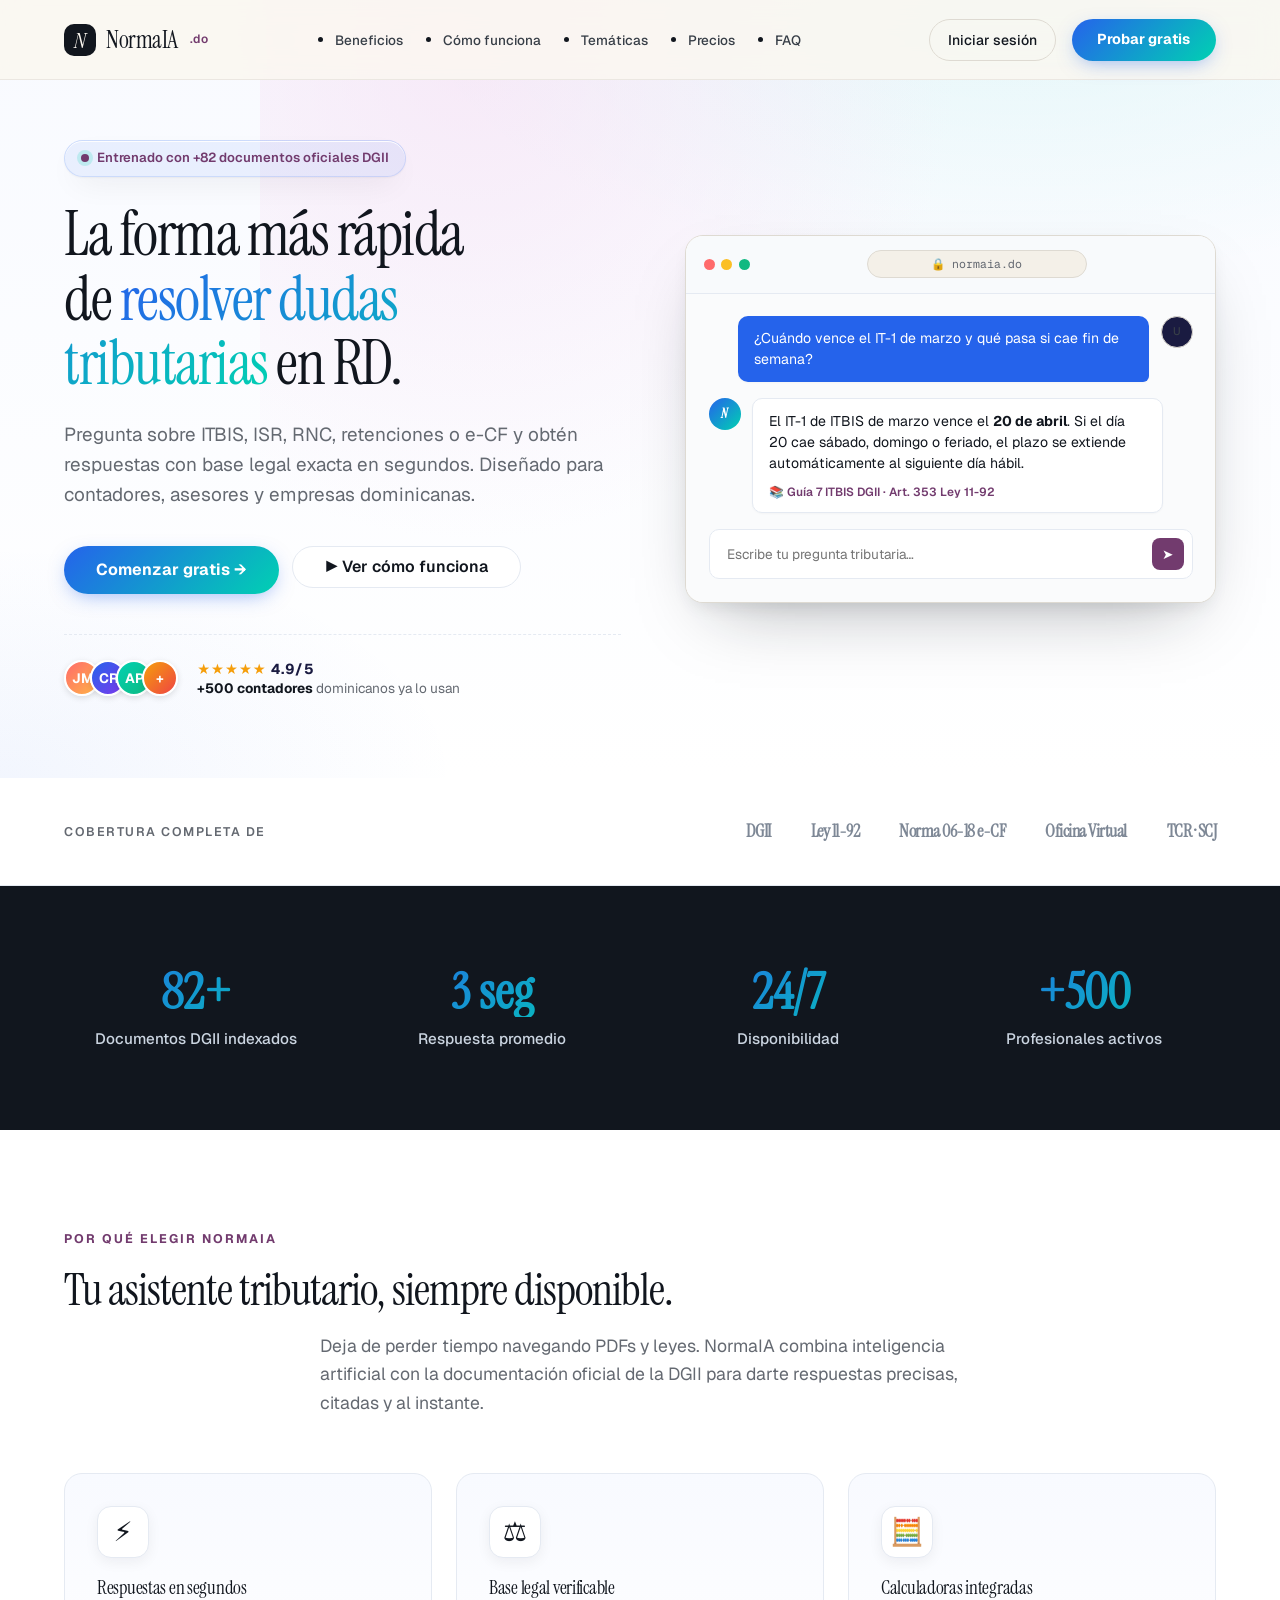
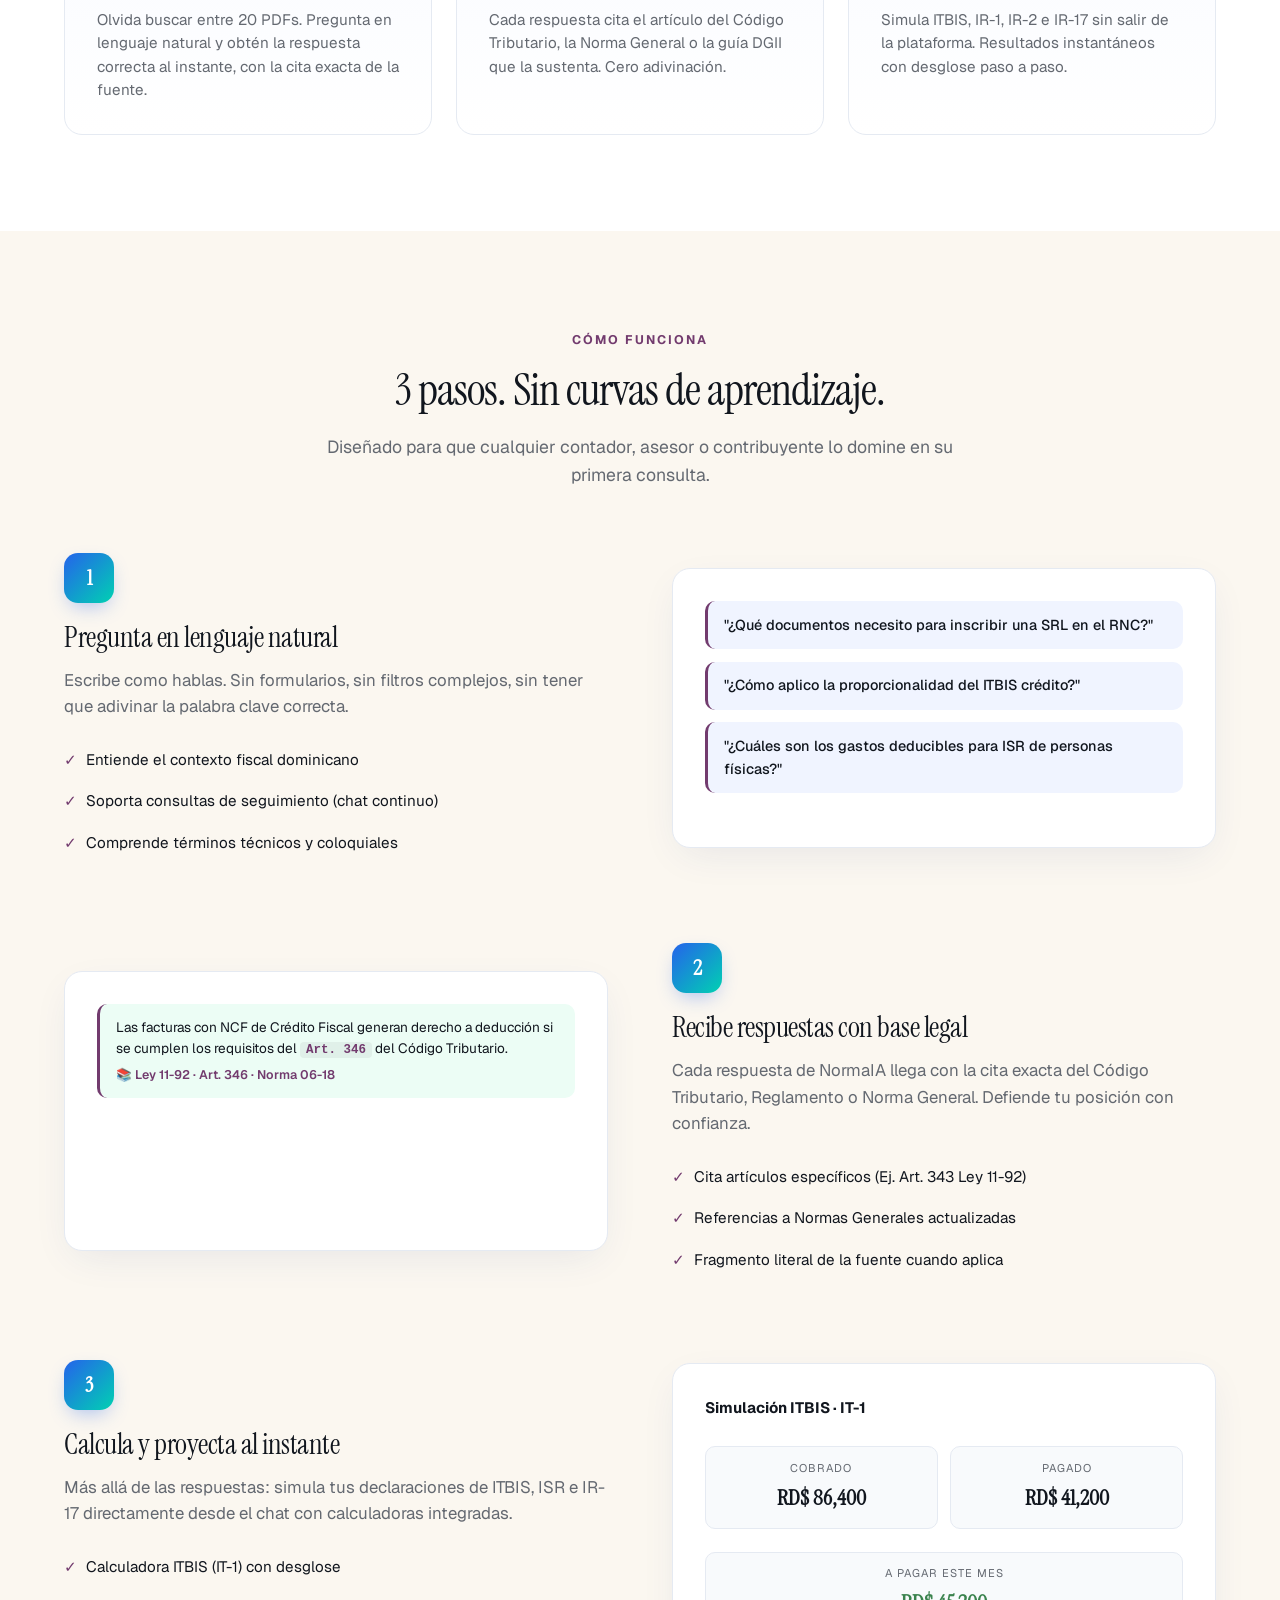
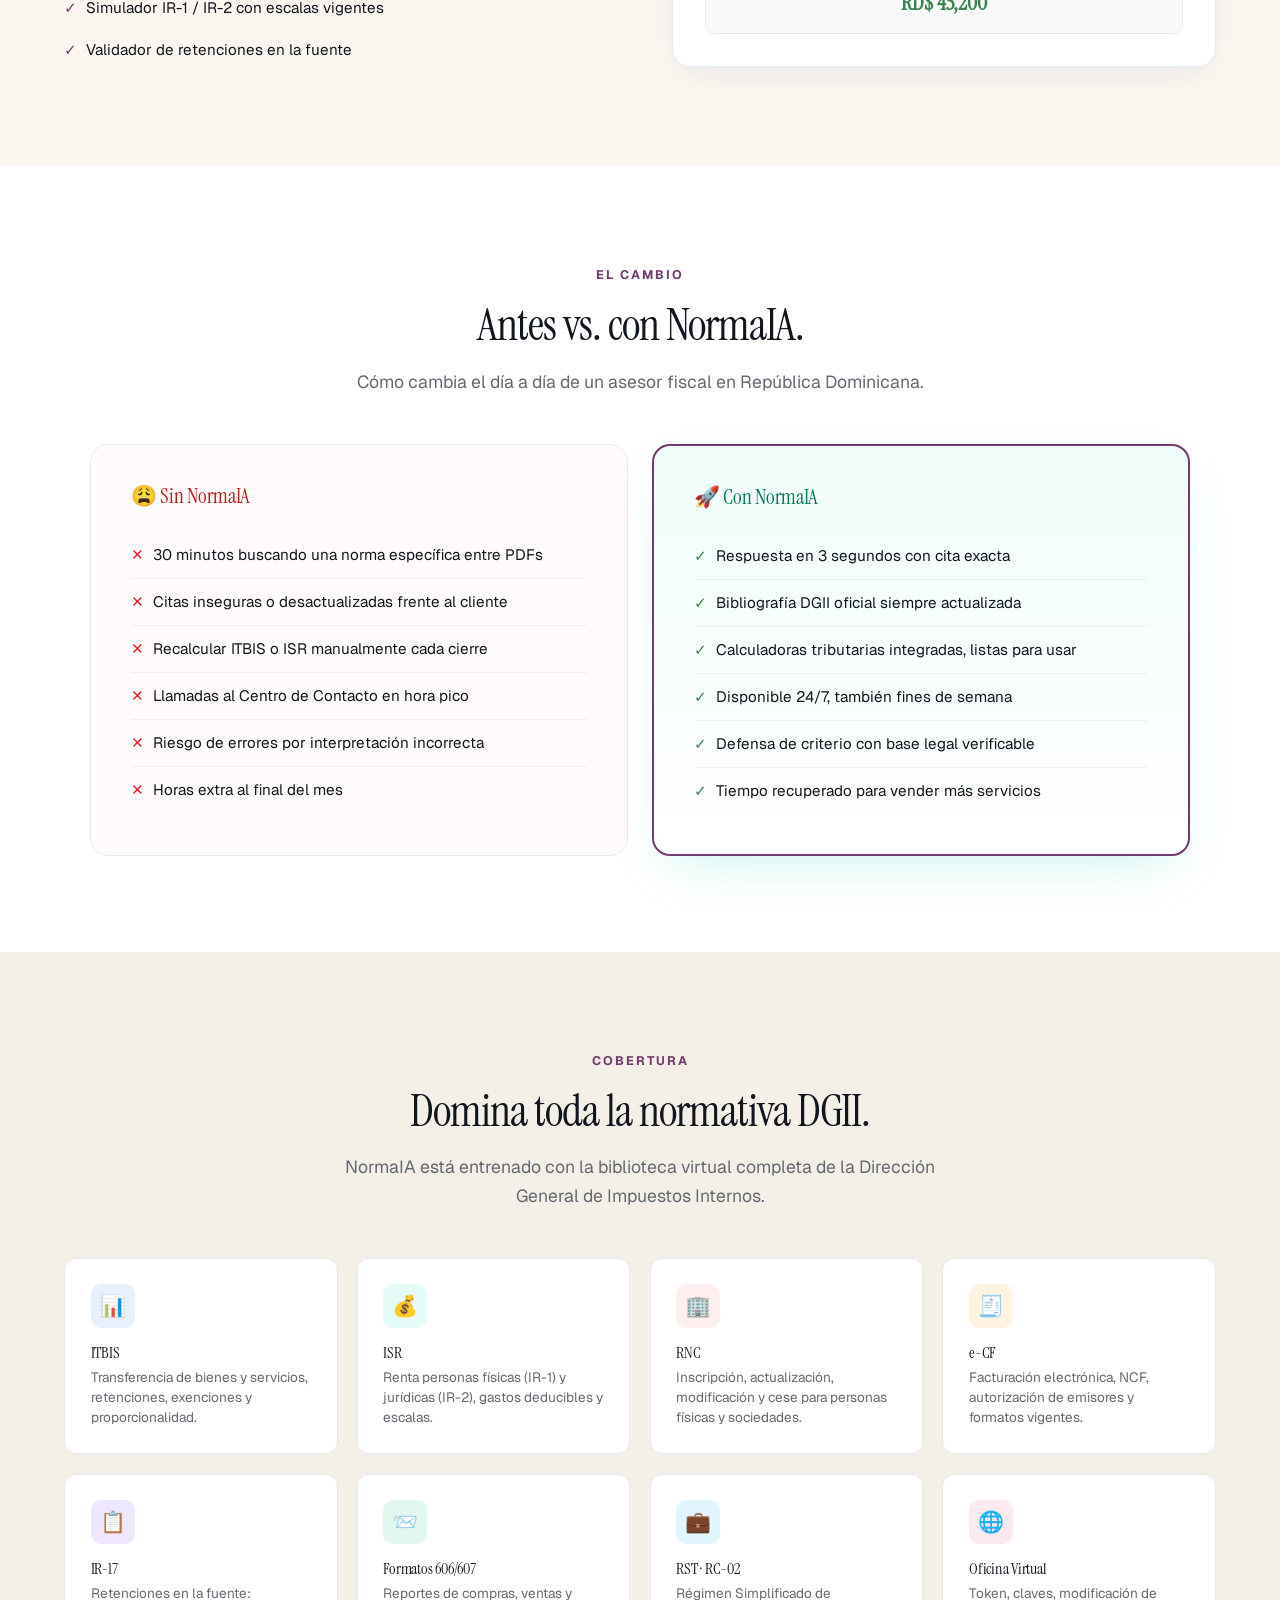
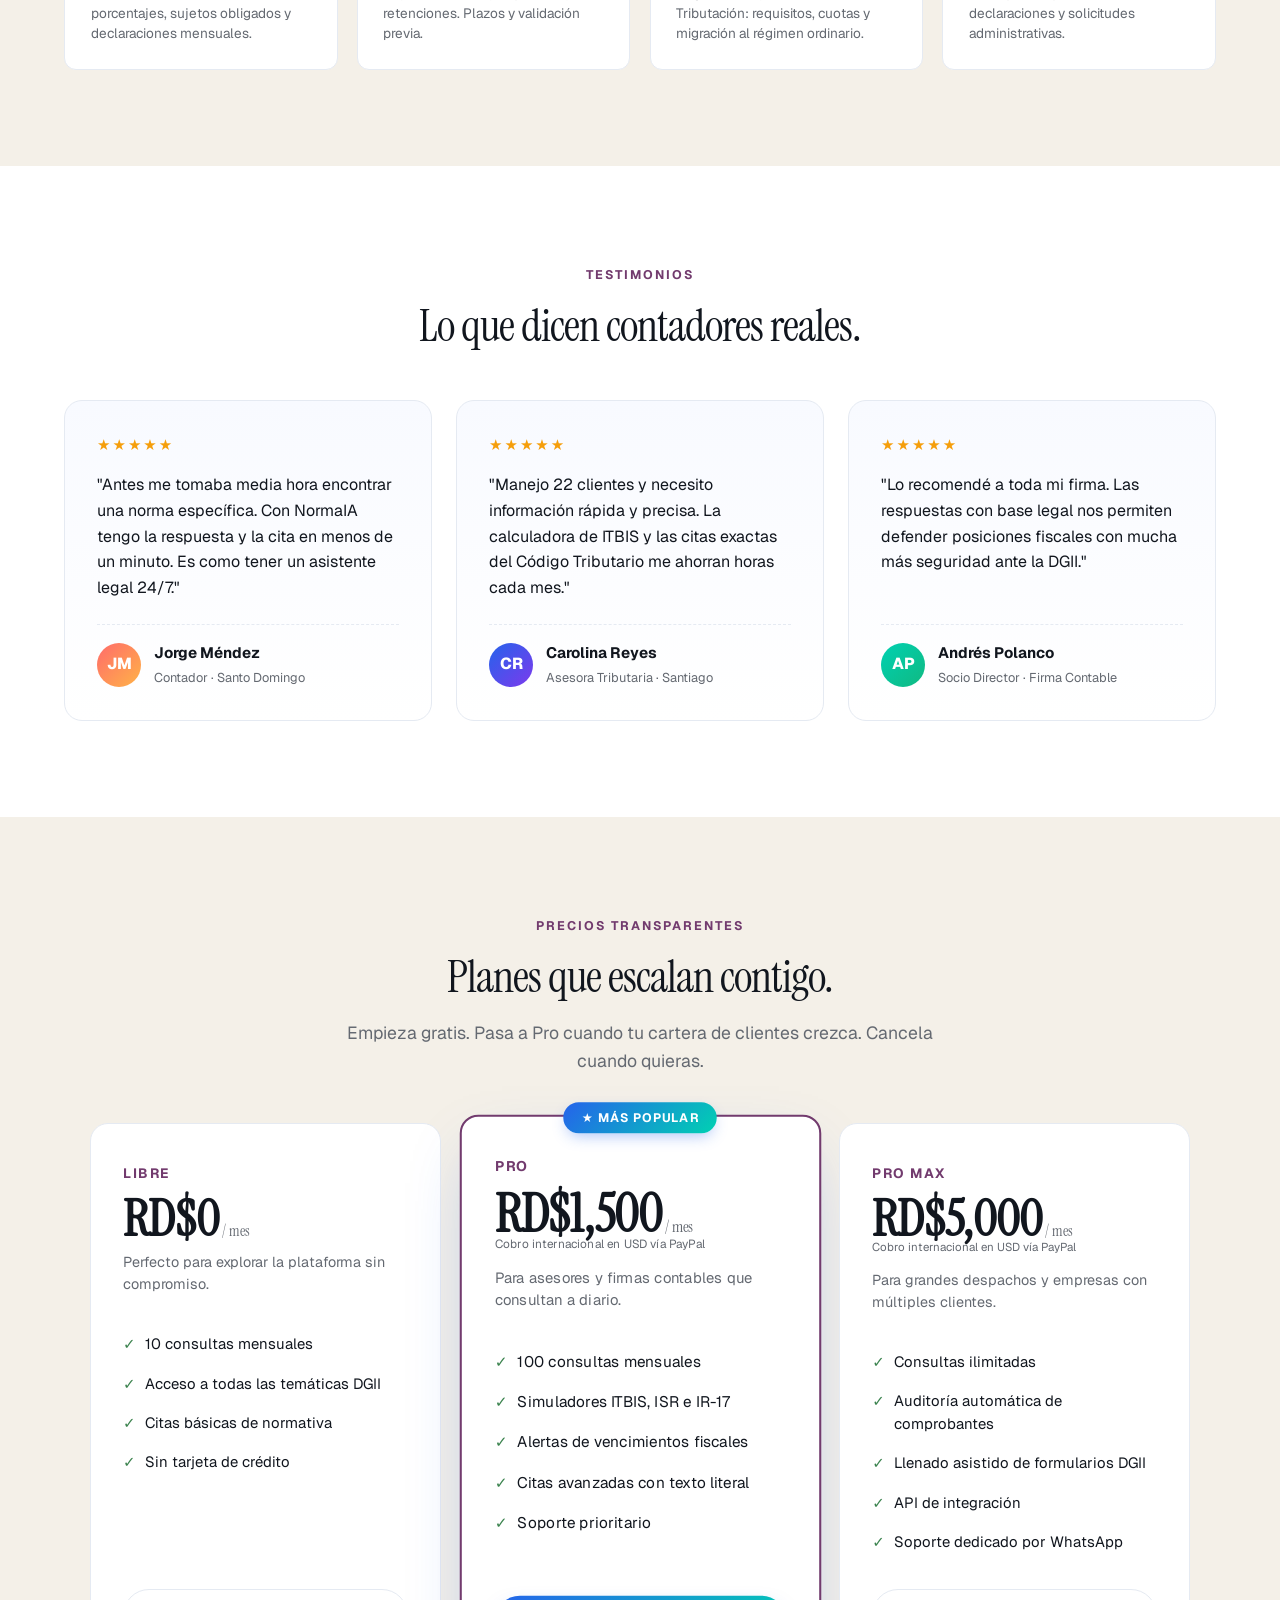
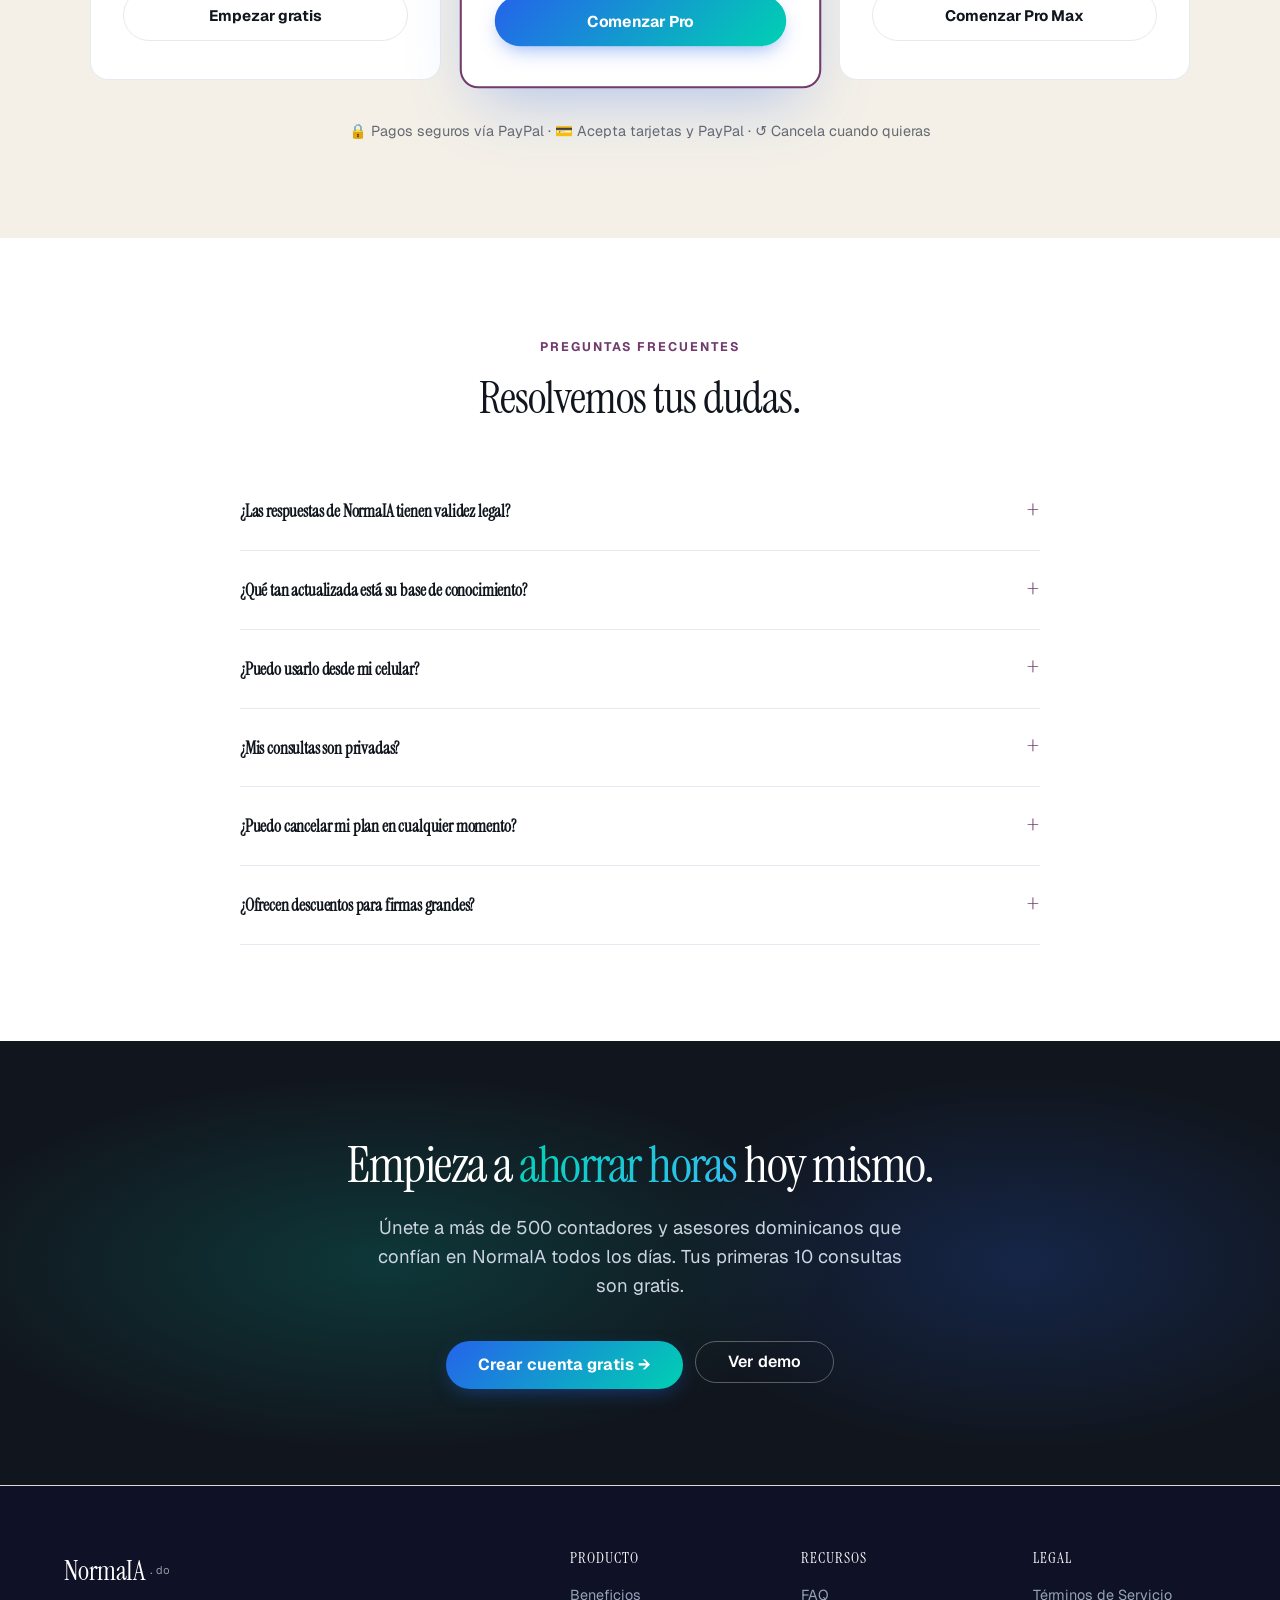
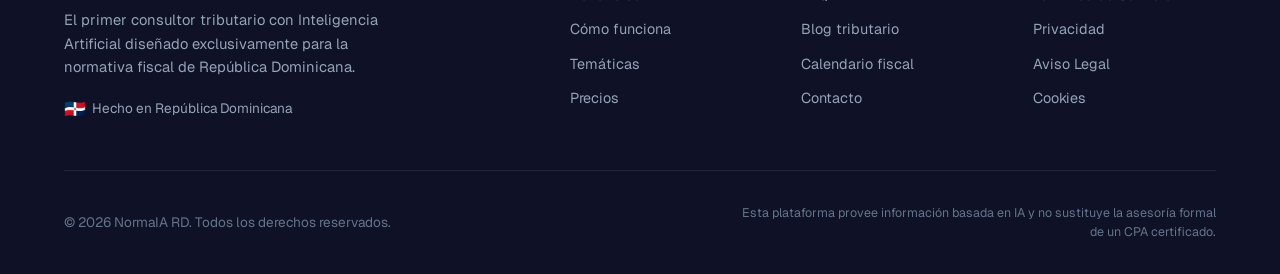
==== index.html @ d7b3ccef "Add files via upload" ====
<!DOCTYPE html>
<html lang="es">
<head>
  <meta charset="UTF-8">
  <meta name="viewport" content="width=device-width, initial-scale=1.0">
  <title>NormaIA — Tu consultor tributario con IA para República Dominicana</title>
  <meta name="description" content="Resuelve cualquier duda sobre la DGII al instante. ITBIS, ISR, RNC, e-CF y más. Respuestas con base legal exacta en segundos, no horas.">

  <!-- Favicon — N en fondo dark con dot plum -->
  <link rel="icon" href="data:image/svg+xml,<svg xmlns=%22http://www.w3.org/2000/svg%22 viewBox=%220 0 100 100%22><rect width=%22100%22 height=%22100%22 rx=%2228%22 fill=%22%231A1B41%22/><text y=%2275%22 x=%2250%22 text-anchor=%22middle%22 font-family=%22Georgia,serif%22 font-style=%22italic%22 font-size=%2280%22 fill=%22%23F5F1E8%22>N</text><circle cx=%2278%22 cy=%2222%22 r=%2210%22 fill=%22%23943D7A%22/></svg>">

  <!-- CSS Modular existente -->
  <link rel="stylesheet" href="./css/theme.css">
  <link rel="stylesheet" href="./css/layout.css">
  <link rel="stylesheet" href="./css/app.css">

  <!-- CDNs -->
  <script src="https://unpkg.com/@supabase/supabase-js@2"></script>
  <!-- PayPal SDK se carga dinámicamente con el Client ID desde config.js (más abajo en el body) -->
  <script src="./js/config.js"></script>
  <script>
    // Cargar PayPal SDK con el Client ID configurado
    (function() {
      if (!window.CONFIG?.PAYPAL_CLIENT_ID) return;
      var s = document.createElement('script');
      s.id = 'paypal-sdk';
      s.src = 'https://www.paypal.com/sdk/js?client-id=' + window.CONFIG.PAYPAL_CLIENT_ID + '&currency=USD&intent=subscription&vault=true&components=buttons';
      s.async = false;
      document.head.appendChild(s);
    })();
  </script>

  <!-- ════════════════════════════════════════
       Estilos del nuevo landing (v2)
       Inspirado en expatfile.tax
  ════════════════════════════════════════ -->
  <style>
    :root {
      --v2-radius: 18px;
      --v2-radius-sm: 12px;
      --v2-shadow-soft: 0 12px 40px -10px rgba(30, 58, 138, 0.10);
      --v2-shadow-card: 0 4px 14px rgba(15, 23, 42, 0.06);
      --v2-grad: linear-gradient(135deg, #2563EB 0%, #00D1B2 100%);
      --v2-grad-soft: linear-gradient(180deg, #F8FAFF 0%, #FFFFFF 100%);
      --v2-border: #E5EAF2;
    }

    /* Reset visual diferenciador */
    body { background: #FFFFFF; }

    /* ═════════════════════════════════
       NAVBAR v2
    ═════════════════════════════════ */
    nav.v2-nav {
      padding: 0 5%;
      max-width: 1400px;
      margin: 0 auto;
      left: 0; right: 0;
    }
    .v2-nav .nav-logo span { color: var(--secondary); }
    .v2-cta-btn {
      background: var(--v2-grad);
      color: #fff !important;
      padding: 0.75rem 1.6rem;
      border-radius: 999px;
      font-weight: 700;
      font-size: 0.9rem;
      box-shadow: 0 6px 20px -6px rgba(37, 99, 235, 0.5);
      transition: transform .2s, box-shadow .2s;
      cursor: pointer;
      border: none;
    }
    .v2-cta-btn:hover { transform: translateY(-2px); box-shadow: 0 12px 28px -8px rgba(37, 99, 235, 0.55); }

    /* ═════════════════════════════════
       HERO v2 — ASIMÉTRICO
    ═════════════════════════════════ */
    section#inicio.v2-hero {
      min-height: auto;
      padding: 140px 5% 80px;
      background:
        radial-gradient(80% 60% at 80% 0%, rgba(0,209,178,0.08) 0%, transparent 60%),
        radial-gradient(60% 50% at 0% 100%, rgba(37,99,235,0.06) 0%, transparent 60%),
        var(--v2-grad-soft);
      max-width: none;
      display: block;
      text-align: left;
    }
    .v2-hero-grid {
      max-width: 1280px;
      margin: 0 auto;
      display: grid;
      grid-template-columns: 1.05fr 1fr;
      gap: 4rem;
      align-items: center;
    }
    .v2-hero-left .v2-pill {
      display: inline-flex; align-items: center; gap: 0.5rem;
      background: rgba(37,99,235,0.08);
      color: var(--primary);
      padding: 0.45rem 1rem;
      border-radius: 999px;
      font-weight: 600;
      font-size: 0.82rem;
      margin-bottom: 1.6rem;
      border: 1px solid rgba(37,99,235,0.15);
    }
    .v2-pill-dot {
      width: 8px; height: 8px; background: var(--secondary); border-radius: 50%;
      box-shadow: 0 0 0 4px rgba(0,209,178,0.18);
      animation: pulse 1.8s ease-in-out infinite;
    }
    @keyframes pulse { 50% { box-shadow: 0 0 0 8px rgba(0,209,178,0.0); } }

    .v2-hero h1 {
      font-size: clamp(2.4rem, 4.8vw, 4.2rem);
      line-height: 1.05;
      letter-spacing: -1.5px;
      margin-bottom: 1.5rem;
      color: var(--text-main);
    }
    .v2-hero h1 em {
      font-style: normal;
      background: var(--v2-grad);
      -webkit-background-clip: text; background-clip: text;
      -webkit-text-fill-color: transparent;
    }
    .v2-hero-sub {
      font-size: 1.18rem;
      color: var(--text-muted);
      max-width: 540px;
      line-height: 1.6;
      margin-bottom: 2.2rem;
    }
    .v2-hero-cta-row { display: flex; gap: 0.8rem; flex-wrap: wrap; margin-bottom: 2.5rem; }
    .v2-btn-ghost {
      background: #fff;
      color: var(--text-main);
      padding: 0.95rem 1.6rem;
      border: 1px solid var(--v2-border);
      border-radius: 999px;
      font-weight: 600;
      cursor: pointer;
      transition: all .2s;
      font-size: 0.95rem;
    }
    .v2-btn-ghost:hover { border-color: var(--primary); color: var(--primary); }
    .v2-btn-large { padding: 1rem 2rem; font-size: 1rem; }

    .v2-hero-trust {
      display: flex; align-items: center; gap: 1.2rem;
      padding-top: 1.5rem; border-top: 1px dashed var(--v2-border);
    }
    .v2-avatars { display: flex; }
    .v2-avatars div {
      width: 36px; height: 36px; border-radius: 50%; border: 2px solid #fff;
      margin-left: -10px; box-shadow: 0 2px 6px rgba(0,0,0,.12);
      display: flex; align-items: center; justify-content: center;
      font-weight: 700; color: #fff; font-size: 0.85rem;
    }
    .v2-avatars div:first-child { margin-left: 0; }
    .v2-avatars .a1 { background: linear-gradient(135deg,#FF6B6B,#FFB347); }
    .v2-avatars .a2 { background: linear-gradient(135deg,#2563EB,#7C3AED); }
    .v2-avatars .a3 { background: linear-gradient(135deg,#00D1B2,#10B981); }
    .v2-avatars .a4 { background: linear-gradient(135deg,#F59E0B,#EF4444); }
    .v2-trust-text { font-size: 0.85rem; color: var(--text-muted); line-height: 1.4; }
    .v2-trust-text strong { color: var(--text-main); }
    .v2-stars { color: #F59E0B; letter-spacing: 1px; font-size: 0.9rem; }

    /* HERO RIGHT — Mock chat preview (editorial, sin perspectiva 3D) */
    .v2-hero-right { position: relative; }
    .v2-mock-frame {
      background: var(--card);
      border-radius: 18px;
      box-shadow: var(--shadow-float);
      border: 1px solid var(--line);
      overflow: hidden;
      transition: transform .3s ease;
    }
    .v2-mock-frame:hover { transform: translateY(-4px); }
    .v2-mock-bar {
      display: flex; align-items: center; gap: 0.4rem;
      padding: 0.9rem 1.1rem;
      background: #F8FAFC;
      border-bottom: 1px solid var(--v2-border);
    }
    .v2-mock-bar span { width: 11px; height: 11px; border-radius: 50%; }
    .v2-mock-bar .d1 { background: #FF6B6B; }
    .v2-mock-bar .d2 { background: #FBBF24; }
    .v2-mock-bar .d3 { background: #10B981; }
    .v2-mock-url {
      flex:1; text-align: center; font-size: 0.78rem; color: var(--text-muted);
      background: #fff; border: 1px solid var(--v2-border); border-radius: 6px;
      padding: 0.25rem 0.8rem; max-width: 220px; margin: 0 auto;
    }
    .v2-mock-body { padding: 1.4rem; background: #FAFBFC; }
    .v2-mock-msg {
      display: flex; gap: 0.7rem; margin-bottom: 1rem; align-items: flex-start;
    }
    .v2-mock-avatar {
      width: 32px; height: 32px; border-radius: 50%;
      background: var(--v2-grad); color: #fff;
      display: flex; align-items: center; justify-content: center;
      font-weight: 800; font-size: 0.75rem; flex-shrink: 0;
    }
    .v2-mock-avatar.user { background: #1A1B41; }
    .v2-mock-bubble {
      background: #fff; border: 1px solid var(--v2-border);
      padding: 0.75rem 1rem; border-radius: 10px;
      font-size: 0.88rem; line-height: 1.5; color: var(--text-main);
      box-shadow: 0 1px 2px rgba(0,0,0,.03);
      max-width: 85%;
    }
    .v2-mock-bubble.user { background: #2563EB; color: #fff; border-color: #2563EB; }
    .v2-mock-bubble cite {
      display: block; font-style: normal; margin-top: 0.5rem;
      font-size: 0.74rem; color: var(--primary); font-weight: 600;
    }
    .v2-mock-input {
      margin-top: 1rem;
      display: flex; gap: 0.5rem;
      background: #fff; border: 1px solid var(--v2-border); border-radius: 10px;
      padding: 0.5rem;
      cursor: pointer; transition: border-color .2s;
    }
    .v2-mock-input:hover { border-color: var(--primary); }
    .v2-mock-input-field {
      flex:1; font-size: 0.85rem; color: #94A3B8; padding: 0.4rem 0.6rem;
      border: none; outline: none; background: transparent;
      font-family: var(--font-body); cursor: pointer;
    }
    .v2-mock-send { cursor: pointer; transition: transform .2s; }
    .v2-mock-input:hover .v2-mock-send { transform: translateX(2px); }
    .v2-mock-send {
      width: 32px; height: 32px; border-radius: 8px;
      background: var(--primary); color: #fff;
      display: flex; align-items: center; justify-content: center; font-size: 0.85rem;
    }

    /* Floating badges — DESACTIVADOS (no encajan con identidad editorial) */
    .v2-float-badge { display: none !important; }
    @keyframes float { 50% { transform: translateY(-8px); } }

    /* ═════════════════════════════════
       LOGOS / TRUST STRIP
    ═════════════════════════════════ */
    .v2-logos {
      padding: 2.5rem 5%;
      background: #fff;
      border-bottom: 1px solid var(--v2-border);
    }
    .v2-logos-inner {
      max-width: 1200px; margin: 0 auto;
      display: flex; flex-wrap: wrap; align-items: center; justify-content: space-between; gap: 2rem;
    }
    .v2-logos-label {
      font-size: 0.78rem; font-weight: 600; color: var(--text-muted);
      text-transform: uppercase; letter-spacing: 1.5px;
    }
    .v2-logo-list { display: flex; gap: 2.5rem; flex-wrap: wrap; align-items: center; opacity: 0.7; }
    .v2-logo-item {
      font-family: var(--font-display); font-weight: 800; font-size: 1.1rem;
      color: #475569; letter-spacing: -0.5px;
    }

    /* ═════════════════════════════════
       STATS BAR
    ═════════════════════════════════ */
    .v2-stats {
      padding: 5rem 5%;
      background: var(--bg-deep);
      color: #fff;
      max-width: none;
    }
    .v2-stats-grid {
      max-width: 1200px; margin: 0 auto;
      display: grid; grid-template-columns: repeat(4, 1fr); gap: 2rem;
      text-align: center;
    }
    .v2-stat-num {
      font-family: var(--font-display); font-weight: 900;
      font-size: clamp(2rem, 4vw, 3.4rem);
      background: var(--v2-grad);
      -webkit-background-clip: text; background-clip: text;
      -webkit-text-fill-color: transparent;
      line-height: 1;
      margin-bottom: 0.6rem;
    }
    .v2-stat-label { color: #CBD5E1; font-size: 0.95rem; font-weight: 500; }

    /* ═════════════════════════════════
       BENEFICIOS — 3 columnas
    ═════════════════════════════════ */
    .v2-benefits {
      padding: 6rem 5%; max-width: none;
      background: #fff;
    }
    .v2-benefits-inner { max-width: 1200px; margin: 0 auto; }
    .v2-section-eyebrow {
      display: inline-block;
      color: var(--primary); font-weight: 700; text-transform: uppercase;
      font-size: 0.78rem; letter-spacing: 2px; margin-bottom: 1rem;
    }
    .v2-section-title {
      font-size: clamp(2rem, 3.5vw, 2.8rem);
      letter-spacing: -1px;
      margin-bottom: 1rem; color: var(--text-main);
      line-height: 1.15;
    }
    .v2-section-sub {
      color: var(--text-muted); font-size: 1.1rem; max-width: 640px;
      line-height: 1.6;
    }
    .v2-benefits-grid {
      display: grid; grid-template-columns: repeat(3, 1fr);
      gap: 1.5rem; margin-top: 3.5rem;
    }
    .v2-benefit {
      padding: 2rem;
      background: var(--v2-grad-soft);
      border: 1px solid var(--v2-border);
      border-radius: var(--v2-radius);
      transition: all .3s;
    }
    .v2-benefit:hover {
      transform: translateY(-4px);
      box-shadow: var(--v2-shadow-soft);
      border-color: rgba(37,99,235,0.3);
    }
    .v2-benefit-icon {
      width: 52px; height: 52px; border-radius: 14px;
      background: #fff; border: 1px solid var(--v2-border);
      display: flex; align-items: center; justify-content: center;
      font-size: 1.7rem; margin-bottom: 1.2rem;
      box-shadow: var(--v2-shadow-card);
    }
    .v2-benefit h3 { font-size: 1.2rem; margin-bottom: 0.6rem; color: var(--text-main); }
    .v2-benefit p { color: var(--text-muted); font-size: 0.95rem; line-height: 1.55; }

    /* ═════════════════════════════════
       CÓMO FUNCIONA — Pasos numerados
    ═════════════════════════════════ */
    .v2-steps {
      padding: 6rem 5%; max-width: none;
      background: var(--v2-grad-soft);
    }
    .v2-steps-inner { max-width: 1200px; margin: 0 auto; }
    .v2-step-row {
      display: grid; grid-template-columns: 1fr 1fr;
      gap: 4rem; align-items: center;
      margin-bottom: 5rem;
    }
    .v2-step-row:last-child { margin-bottom: 0; }
    .v2-step-row.reverse { direction: rtl; }
    .v2-step-row.reverse > * { direction: ltr; }
    .v2-step-num {
      display: inline-flex; align-items: center; justify-content: center;
      width: 50px; height: 50px; border-radius: 14px;
      background: var(--v2-grad); color: #fff;
      font-family: var(--font-display); font-weight: 900; font-size: 1.4rem;
      box-shadow: 0 8px 20px -6px rgba(37,99,235,0.4);
      margin-bottom: 1.2rem;
    }
    .v2-step h3 { font-size: 1.8rem; margin-bottom: 0.8rem; letter-spacing: -0.5px; }
    .v2-step p { color: var(--text-muted); font-size: 1.05rem; line-height: 1.6; margin-bottom: 1.2rem; }
    .v2-step-list { list-style: none; padding: 0; }
    .v2-step-list li {
      padding: 0.55rem 0; color: var(--text-main);
      display: flex; align-items: flex-start; gap: 0.6rem; font-size: 0.95rem;
    }
    .v2-step-list li::before {
      content: "✓"; color: var(--secondary); font-weight: 800;
      flex-shrink: 0;
    }
    .v2-step-visual {
      background: #fff; border-radius: var(--v2-radius);
      border: 1px solid var(--v2-border); padding: 2rem;
      box-shadow: var(--v2-shadow-soft); min-height: 280px;
      display: flex; flex-direction: column; gap: 0.8rem;
    }
    .v2-visual-q {
      background: #F0F4FF; padding: 0.8rem 1rem; border-radius: 10px;
      font-size: 0.9rem; color: var(--text-main); font-weight: 500;
      border-left: 3px solid var(--primary);
    }
    .v2-visual-a {
      background: #ECFDF5; padding: 0.8rem 1rem; border-radius: 10px;
      font-size: 0.85rem; color: var(--text-main);
      border-left: 3px solid var(--secondary); line-height: 1.55;
    }
    .v2-visual-a code {
      background: rgba(0,0,0,0.05); padding: 1px 6px; border-radius: 4px;
      font-size: 0.78rem; color: var(--primary); font-weight: 600;
    }
    .v2-visual-citation {
      font-size: 0.78rem; color: var(--primary); font-weight: 600;
      display: flex; align-items: center; gap: 0.4rem; margin-top: 0.3rem;
    }
    .v2-visual-calc {
      display: grid; grid-template-columns: 1fr 1fr; gap: 0.8rem; margin-top: 0.5rem;
    }
    .v2-mini-stat {
      background: #F8FAFC; border: 1px solid var(--v2-border); border-radius: 10px;
      padding: 0.8rem; text-align: center;
    }
    .v2-mini-stat .lbl { font-size: 0.7rem; color: var(--text-muted); text-transform: uppercase; letter-spacing: 1px; }
    .v2-mini-stat .val { font-family: var(--font-display); font-weight: 800; font-size: 1.4rem; color: var(--text-main); margin-top: 0.2rem; }
    .v2-mini-stat .val.green { color: var(--success); }

    /* ═════════════════════════════════
       COMPARATIVA: SIN vs CON NormaIA
    ═════════════════════════════════ */
    .v2-compare {
      padding: 6rem 5%; max-width: none;
      background: #fff;
    }
    .v2-compare-inner { max-width: 1100px; margin: 0 auto; }
    .v2-compare-grid {
      display: grid; grid-template-columns: 1fr 1fr; gap: 1.5rem; margin-top: 3rem;
    }
    .v2-compare-col {
      padding: 2.5rem; border-radius: var(--v2-radius);
      border: 1px solid var(--v2-border);
    }
    .v2-compare-col.bad { background: #FFFBFA; }
    .v2-compare-col.good {
      background: linear-gradient(180deg, #F0FDFA 0%, #FFFFFF 100%);
      border: 2px solid var(--secondary);
      box-shadow: 0 20px 50px -20px rgba(0,209,178,0.25);
      position: relative;
    }
    .v2-compare-col h4 {
      font-size: 1.3rem; margin-bottom: 1.5rem;
      display: flex; align-items: center; gap: 0.6rem;
    }
    .v2-compare-col.bad h4 { color: #B91C1C; }
    .v2-compare-col.good h4 { color: #047857; }
    .v2-compare-col ul { list-style: none; padding: 0; }
    .v2-compare-col li {
      padding: 0.7rem 0;
      border-bottom: 1px solid rgba(0,0,0,0.05);
      display: flex; align-items: flex-start; gap: 0.6rem;
      font-size: 0.95rem; color: var(--text-main);
    }
    .v2-compare-col li:last-child { border-bottom: none; }
    .v2-compare-col.bad li::before { content: "✕"; color: #DC2626; font-weight: 800; }
    .v2-compare-col.good li::before { content: "✓"; color: var(--success); font-weight: 800; }

    /* ═════════════════════════════════
       TEMÁTICAS
    ═════════════════════════════════ */
    .v2-temas {
      padding: 6rem 5%; max-width: none;
      background: var(--v2-grad-soft);
    }
    .v2-temas-inner { max-width: 1200px; margin: 0 auto; }
    .v2-temas-grid {
      display: grid; grid-template-columns: repeat(4, 1fr);
      gap: 1.2rem; margin-top: 3rem;
    }
    .v2-tema-card {
      background: #fff; padding: 1.6rem;
      border-radius: var(--v2-radius-sm); border: 1px solid var(--v2-border);
      transition: all .25s; cursor: pointer;
    }
    .v2-tema-card:hover {
      transform: translateY(-4px);
      border-color: var(--primary);
      box-shadow: var(--v2-shadow-soft);
    }
    .v2-tema-icon {
      width: 44px; height: 44px; border-radius: 10px;
      display: flex; align-items: center; justify-content: center;
      font-size: 1.3rem; margin-bottom: 1rem;
    }
    .v2-tema-card h3 { font-size: 1rem; margin-bottom: 0.3rem; }
    .v2-tema-card p { color: var(--text-muted); font-size: 0.85rem; line-height: 1.5; }

    /* ═════════════════════════════════
       TESTIMONIOS
    ═════════════════════════════════ */
    .v2-testimonios {
      padding: 6rem 5%; max-width: none;
      background: #fff;
    }
    .v2-testimonios-inner { max-width: 1200px; margin: 0 auto; }
    .v2-test-grid {
      display: grid; grid-template-columns: repeat(3, 1fr);
      gap: 1.5rem; margin-top: 3rem;
    }
    .v2-test-card {
      padding: 2rem; background: var(--v2-grad-soft);
      border: 1px solid var(--v2-border);
      border-radius: var(--v2-radius);
      display: flex; flex-direction: column;
    }
    .v2-test-stars { color: #F59E0B; letter-spacing: 2px; margin-bottom: 1rem; }
    .v2-test-quote {
      font-size: 1rem; color: var(--text-main); line-height: 1.6;
      flex: 1; margin-bottom: 1.5rem;
    }
    .v2-test-author {
      display: flex; align-items: center; gap: 0.8rem;
      padding-top: 1rem; border-top: 1px dashed var(--v2-border);
    }
    .v2-test-avatar {
      width: 44px; height: 44px; border-radius: 50%;
      display: flex; align-items: center; justify-content: center;
      font-weight: 800; color: #fff; font-size: 1rem;
    }
    .v2-test-author-info strong { display: block; color: var(--text-main); font-size: 0.95rem; }
    .v2-test-author-info span { color: var(--text-muted); font-size: 0.8rem; }

    /* ═════════════════════════════════
       PRICING v2
    ═════════════════════════════════ */
    .v2-pricing {
      padding: 6rem 5%; max-width: none;
      background: var(--v2-grad-soft);
    }
    .v2-pricing-inner { max-width: 1100px; margin: 0 auto; }
    .v2-pricing-grid {
      display: grid; grid-template-columns: repeat(3, 1fr); gap: 1.5rem;
      margin-top: 3rem;
    }
    .v2-plan {
      background: #fff;
      border-radius: var(--v2-radius);
      padding: 2.4rem 2rem;
      border: 1px solid var(--v2-border);
      display: flex; flex-direction: column;
      position: relative;
      transition: all .3s;
    }
    .v2-plan:hover { transform: translateY(-4px); box-shadow: var(--v2-shadow-soft); }
    .v2-plan.featured {
      border: 2px solid var(--primary);
      box-shadow: 0 25px 60px -20px rgba(37,99,235,0.35);
      transform: scale(1.03);
    }
    .v2-plan.featured:hover { transform: scale(1.03) translateY(-4px); }
    .v2-plan-badge {
      position: absolute; top: -14px; left: 50%; transform: translateX(-50%);
      background: var(--v2-grad); color: #fff;
      padding: 0.35rem 1.1rem; border-radius: 999px;
      font-size: 0.75rem; font-weight: 700; letter-spacing: 1px; text-transform: uppercase;
      box-shadow: 0 6px 14px -4px rgba(37,99,235,0.4);
    }
    .v2-plan-name { font-size: 0.85rem; font-weight: 700; color: var(--primary); text-transform: uppercase; letter-spacing: 1.5px; }
    .v2-plan-price {
      font-family: var(--font-display); font-weight: 900;
      font-size: 3.2rem; color: var(--text-main);
      margin-top: 0.6rem; line-height: 1;
    }
    .v2-plan-price small { font-size: 0.95rem; color: var(--text-muted); font-weight: 500; }
    .v2-plan-desc { color: var(--text-muted); font-size: 0.9rem; margin-top: 0.4rem; min-height: 40px; }
    .v2-plan-feats { list-style: none; padding: 0; margin: 1.8rem 0; flex: 1; }
    .v2-plan-feats li {
      padding: 0.5rem 0; font-size: 0.93rem; color: var(--text-main);
      display: flex; align-items: flex-start; gap: 0.6rem;
    }
    .v2-plan-feats li::before {
      content: "✓"; color: var(--success); font-weight: 800; flex-shrink: 0;
    }
    .v2-plan-cta {
      width: 100%; padding: 0.95rem; border-radius: 999px;
      font-weight: 700; font-size: 0.95rem; cursor: pointer; transition: all .2s;
      border: none;
    }
    .v2-plan-cta.primary { background: var(--v2-grad); color: #fff; box-shadow: 0 8px 20px -6px rgba(37,99,235,0.5); }
    .v2-plan-cta.primary:hover { transform: translateY(-2px); }
    .v2-plan-cta.outline {
      background: transparent; color: var(--text-main);
      border: 1px solid var(--v2-border);
    }
    .v2-plan-cta.outline:hover { border-color: var(--primary); color: var(--primary); }

    /* ═════════════════════════════════
       FAQ
    ═════════════════════════════════ */
    .v2-faq {
      padding: 6rem 5%; max-width: none;
      background: #fff;
    }
    .v2-faq-inner { max-width: 800px; margin: 0 auto; }
    .v2-faq-list { margin-top: 3rem; }
    .v2-faq-item {
      border-bottom: 1px solid var(--v2-border);
      padding: 1.4rem 0;
    }
    .v2-faq-q {
      width: 100%; background: transparent; border: none; cursor: pointer;
      display: flex; justify-content: space-between; align-items: center;
      font-family: var(--font-display); font-weight: 700; font-size: 1.05rem;
      color: var(--text-main); text-align: left; padding: 0;
    }
    .v2-faq-q::after {
      content: "+"; font-size: 1.6rem; color: var(--primary); font-weight: 400;
      transition: transform .3s;
    }
    .v2-faq-item.open .v2-faq-q::after { transform: rotate(45deg); }
    .v2-faq-a {
      max-height: 0; overflow: hidden; transition: max-height .35s ease;
      color: var(--text-muted); font-size: 0.95rem; line-height: 1.65;
    }
    .v2-faq-item.open .v2-faq-a { max-height: 400px; padding-top: 1rem; }

    /* ═════════════════════════════════
       FINAL CTA
    ═════════════════════════════════ */
    .v2-final-cta {
      padding: 6rem 5%; max-width: none;
      background: var(--bg-deep);
      color: #fff;
      position: relative; overflow: hidden;
    }
    .v2-final-cta::before {
      content: ""; position: absolute; inset: 0;
      background:
        radial-gradient(50% 60% at 30% 50%, rgba(0,209,178,0.18), transparent 70%),
        radial-gradient(40% 60% at 80% 50%, rgba(37,99,235,0.20), transparent 70%);
      pointer-events: none;
    }
    .v2-final-inner {
      max-width: 880px; margin: 0 auto; text-align: center;
      position: relative; z-index: 1;
    }
    .v2-final-cta h2 {
      font-size: clamp(2rem, 4vw, 3.4rem); color: #fff;
      letter-spacing: -1.5px; line-height: 1.1; margin-bottom: 1.2rem;
    }
    .v2-final-cta h2 em {
      font-style: normal;
      background: linear-gradient(135deg, #00D1B2, #38BDF8);
      -webkit-background-clip: text; background-clip: text;
      -webkit-text-fill-color: transparent;
    }
    .v2-final-cta p { color: #CBD5E1; font-size: 1.15rem; max-width: 560px; margin: 0 auto 2.5rem; line-height: 1.6; }

    /* ═════════════════════════════════
       FOOTER v2
    ═════════════════════════════════ */
    footer.v2-footer {
      background: #0F1126; color: #fff;
      padding: 4rem 5% 2rem;
    }
    .v2-footer-inner { max-width: 1200px; margin: 0 auto; }
    .v2-footer-grid {
      display: grid; grid-template-columns: 2.5fr 1fr 1fr 1fr;
      gap: 3rem; margin-bottom: 3rem;
    }
    .v2-footer-col p { color: #94A3B8; font-size: 0.92rem; line-height: 1.6; max-width: 320px; margin-top: 1rem; }
    .v2-footer-col h4 {
      color: #fff; font-size: 0.95rem; margin-bottom: 1rem;
      text-transform: uppercase; letter-spacing: 1px;
    }
    .v2-footer-col ul { list-style: none; padding: 0; }
    .v2-footer-col ul li { margin-bottom: 0.7rem; }
    .v2-footer-col ul li a {
      color: #94A3B8; font-size: 0.9rem; transition: color .2s;
    }
    .v2-footer-col ul li a:hover { color: #00D1B2; }
    .v2-footer-bottom {
      padding-top: 2rem; border-top: 1px solid rgba(255,255,255,0.08);
      display: flex; justify-content: space-between; align-items: center;
      flex-wrap: wrap; gap: 1rem;
    }
    .v2-footer-bottom p { color: #64748B; font-size: 0.85rem; }
    .v2-flag {
      display: inline-flex; align-items: center; gap: 0.4rem;
      color: #94A3B8; font-size: 0.85rem;
    }
    .v2-flag span { font-size: 1.1rem; }

    /* ═════════════════════════════════
       RESPONSIVE
    ═════════════════════════════════ */
    @media (max-width: 980px) {
      .v2-hero-grid { grid-template-columns: 1fr; gap: 3rem; }
      .v2-hero-right { order: -1; }
      .v2-mock-frame { transform: none; }
      .v2-mock-frame:hover { transform: translateY(-4px); }
      .v2-stats-grid { grid-template-columns: repeat(2, 1fr); gap: 2.5rem; }
      .v2-benefits-grid { grid-template-columns: 1fr; }
      .v2-step-row, .v2-step-row.reverse { grid-template-columns: 1fr; gap: 2rem; direction: ltr; }
      .v2-compare-grid { grid-template-columns: 1fr; }
      .v2-temas-grid { grid-template-columns: repeat(2, 1fr); }
      .v2-test-grid { grid-template-columns: 1fr; }
      .v2-pricing-grid { grid-template-columns: 1fr; }
      .v2-plan.featured { transform: none; }
      .v2-footer-grid { grid-template-columns: 1fr 1fr; gap: 2rem; }
      .v2-float-badge.b1, .v2-float-badge.b2 { display: none; }
    }
    @media (max-width: 600px) {
      section#inicio.v2-hero { padding-top: 110px; padding-bottom: 50px; }
      .v2-temas-grid { grid-template-columns: 1fr; }
      .v2-footer-grid { grid-template-columns: 1fr; }
      .v2-hero h1 { font-size: 2.2rem; line-height: 1.1; }
      .v2-hero-sub { font-size: 1rem; }
      .v2-stats-grid { grid-template-columns: 1fr 1fr; gap: 1.8rem; }
      .v2-logos-inner { flex-direction: column; align-items: flex-start; }
      .v2-stat-num { font-size: 2rem; }
      .v2-stat-label { font-size: 0.85rem; }
      .v2-section-title { font-size: 1.7rem; }
      .v2-section-sub { font-size: 1rem; }
    }

    /* ═════════════════════════════════
       HAMBURGUESA + DRAWER MÓVIL
    ═════════════════════════════════ */
    .v2-hamburger {
      display: none;
      width: 44px; height: 44px;
      background: transparent; border: none; cursor: pointer;
      flex-direction: column; justify-content: center; align-items: center; gap: 5px;
      padding: 0;
    }
    .v2-hamburger span {
      display: block; width: 24px; height: 2.5px;
      background: var(--text-main); border-radius: 2px;
      transition: transform .3s, opacity .3s;
    }
    body.v2-menu-open .v2-hamburger span:nth-child(1) { transform: translateY(7px) rotate(45deg); }
    body.v2-menu-open .v2-hamburger span:nth-child(2) { opacity: 0; }
    body.v2-menu-open .v2-hamburger span:nth-child(3) { transform: translateY(-7px) rotate(-45deg); }

    .v2-mobile-drawer {
      display: none;
      position: fixed; inset: 0;
      background: rgba(15, 23, 42, 0.5); backdrop-filter: blur(4px);
      z-index: 99;
    }
    body.v2-menu-open .v2-mobile-drawer { display: block; }
    .v2-drawer-content {
      position: absolute; top: 0; right: 0; bottom: 0;
      width: 85%; max-width: 320px;
      background: #fff; padding: 5rem 1.5rem 2rem;
      box-shadow: -10px 0 30px rgba(0,0,0,0.15);
      display: flex; flex-direction: column; gap: 0.4rem;
      animation: slideInRight .3s ease;
    }
    @keyframes slideInRight { from { transform: translateX(100%); } to { transform: translateX(0); } }
    .v2-drawer-content a {
      padding: 0.9rem 0.6rem; color: var(--text-main); font-weight: 600;
      border-radius: 8px; text-decoration: none; font-size: 1rem;
    }
    .v2-drawer-content a:hover { background: #F8FAFC; color: var(--primary); }
    .v2-drawer-close {
      position: absolute; top: 1.2rem; right: 1.2rem;
      background: #F1F5F9; border: none; width: 36px; height: 36px;
      border-radius: 50%; cursor: pointer; font-size: 1.1rem; color: var(--text-main);
    }

    /* ═════════════════════════════════
       MEJORAS RESPONSIVE GENERALES
    ═════════════════════════════════ */
    @media (max-width: 768px) {
      /* Mostrar hamburguesa, ocultar nav-auth desktop */
      .v2-hamburger { display: flex; }
      .v2-nav .nav-auth { display: none !important; }
      .v2-nav { padding: 0 5%; height: 70px; }
      .nav-logo { font-size: 1.5rem; }

      /* Tighten section padding */
      section { padding: 4rem 5%; }
      .v2-benefits, .v2-steps, .v2-compare, .v2-temas,
      .v2-testimonios, .v2-pricing, .v2-faq, .v2-final-cta,
      .v2-stats { padding: 4rem 5%; }

      /* Hero padding */
      section#inicio.v2-hero { padding: 110px 5% 60px; }
      .v2-hero-grid { gap: 2.5rem; }

      /* CTAs apilados full-width */
      .v2-hero-cta-row { flex-direction: column; gap: 0.7rem; }
      .v2-hero-cta-row > button,
      .v2-final-inner > div > button { width: 100%; }
      .v2-btn-large { padding: 1rem 1.5rem; font-size: 0.95rem; }

      /* Trust banner alineado a izquierda */
      .v2-hero-trust { flex-wrap: wrap; gap: 0.8rem; padding-top: 1rem; }

      /* Pill responsive */
      .v2-pill { font-size: 0.75rem; padding: 0.4rem 0.85rem; }

      /* Mock chat más compacto */
      .v2-mock-frame { transform: none; box-shadow: 0 14px 30px -10px rgba(15,23,42,.18); }
      .v2-mock-body { padding: 1rem; }
      .v2-mock-bubble { font-size: 0.82rem; padding: 0.65rem 0.9rem; }
      .v2-mock-url { font-size: 0.7rem; max-width: 160px; }

      /* Step visuals */
      .v2-step h3 { font-size: 1.5rem; }
      .v2-step-visual { padding: 1.2rem; min-height: auto; }
      .v2-step-num { width: 44px; height: 44px; font-size: 1.2rem; }

      /* Compare cards */
      .v2-compare-col { padding: 1.8rem 1.4rem; }
      .v2-compare-col h4 { font-size: 1.15rem; }

      /* Testimonios */
      .v2-test-card { padding: 1.6rem; }

      /* Pricing */
      .v2-plan { padding: 2rem 1.5rem; }
      .v2-plan-price { font-size: 2.5rem; }

      /* FAQ */
      .v2-faq-q { font-size: 0.95rem; gap: 0.5rem; }

      /* Final CTA */
      .v2-final-cta { padding: 4rem 5%; }
      .v2-final-cta h2 { font-size: 1.9rem; }
      .v2-final-cta p { font-size: 1rem; }
      .v2-final-inner > div { flex-direction: column; gap: 0.7rem; }

      /* Footer */
      footer.v2-footer { padding: 3rem 5% 2rem; }
      .v2-footer-bottom { flex-direction: column; text-align: center; }
      .v2-footer-bottom p { text-align: center !important; }

      /* Modal upgrade — scrollable y stack */
      #modal-upgrade .modal {
        max-width: 95%; padding: 1.3rem; max-height: 92vh;
      }
      #modal-upgrade h2 { font-size: 1.3rem; }
      .upgrade-grid { grid-template-columns: 1fr; gap: 0.8rem; margin-top: 1rem; }
      .upgrade-plan { padding: 1.2rem 1rem; }
      .upgrade-plan .price { font-size: 1.7rem; }
      .upgrade-plan ul { margin: 0.6rem 0; }
      .upgrade-plan li { font-size: 0.78rem; padding: 0.25rem 0; }

      /* Modal login/register en mobile */
      .modal { padding: 1.6rem 1.3rem; max-height: 92vh; }
      .modal h2 { font-size: 1.4rem; }

      /* Sidebar app-console: logout siempre visible */
      .sidebar-bottom { padding: 1rem; }
      .btn-logout { padding: 0.85rem; font-size: 0.9rem; }

      /* Chat container más compacto */
      .chat-container { padding: 1rem 0.8rem; gap: 1rem; }
      .chat-message { max-width: 95%; }
      .msg-content { padding: 0.9rem; font-size: 0.92rem; }
    }

    @media (max-width: 420px) {
      .v2-hero h1 { font-size: 1.95rem; letter-spacing: -1px; }
      .v2-hero-sub { font-size: 0.95rem; }
      .v2-stats-grid { grid-template-columns: 1fr; }
      .v2-section-title { font-size: 1.55rem; }
      .v2-plan-price { font-size: 2.2rem; }
      .v2-final-cta h2 { font-size: 1.7rem; }
      .v2-float-badge { display: none !important; }
      .v2-mock-bar .v2-mock-url { max-width: 110px; }
      footer.v2-footer { padding: 2.5rem 5% 1.5rem; }
    }

    /* Evitar scroll del body cuando el drawer/modal está abierto */
    body.v2-menu-open { overflow: hidden; }

    /* ═════════════════════════════════
       TOAST NOTIFICATIONS
    ═════════════════════════════════ */
    .toast-container {
      position: fixed; top: 1.2rem; right: 1.2rem; z-index: 9999;
      display: flex; flex-direction: column; gap: 0.6rem;
      pointer-events: none;
    }
    .toast {
      background: #fff; border: 1px solid var(--v2-border, #E5EAF2);
      border-left: 4px solid var(--primary);
      border-radius: 12px; padding: 0.9rem 1.2rem;
      box-shadow: 0 12px 32px -10px rgba(15,23,42,0.25);
      min-width: 280px; max-width: 380px;
      font-size: 0.92rem; color: var(--text-main);
      pointer-events: auto;
      animation: toastIn .3s ease;
      display: flex; align-items: center; gap: 0.7rem;
    }
    .toast.success { border-left-color: var(--success); }
    .toast.error { border-left-color: var(--danger); }
    .toast.info { border-left-color: var(--primary); }
    .toast .icon {
      width: 28px; height: 28px; border-radius: 50%;
      display: flex; align-items: center; justify-content: center;
      font-size: 0.95rem; flex-shrink: 0;
    }
    .toast.success .icon { background: rgba(16,185,129,0.12); color: var(--success); }
    .toast.error .icon { background: rgba(239,68,68,0.12); color: var(--danger); }
    .toast.info .icon { background: rgba(37,99,235,0.12); color: var(--primary); }
    .toast.fadeout { animation: toastOut .3s ease forwards; }
    @keyframes toastIn { from { transform: translateX(100%); opacity: 0; } to { transform: translateX(0); opacity: 1; } }
    @keyframes toastOut { to { transform: translateX(100%); opacity: 0; } }

    /* Form feedback inline en modales */
    .form-feedback {
      padding: 0.7rem 0.9rem; border-radius: 10px; margin-bottom: 0.8rem;
      font-size: 0.85rem; line-height: 1.45;
    }
    .form-feedback.error { background: rgba(239,68,68,0.08); color: #B91C1C; border: 1px solid rgba(239,68,68,0.2); }
    .form-feedback.success { background: rgba(16,185,129,0.08); color: #047857; border: 1px solid rgba(16,185,129,0.2); }
    .btn-auth:disabled, button:disabled { opacity: 0.6; cursor: not-allowed; }

    /* ═════════════════════════════════
       BOTÓN PAPERCLIP + PREVIEW DE ADJUNTO
    ═════════════════════════════════ */
    .chat-input-box { gap: 0.3rem; }
    .btn-attach {
      width: 42px; height: 42px; min-width: 42px;
      background: transparent; border: none; cursor: pointer;
      color: var(--text-muted);
      display: flex; align-items: center; justify-content: center;
      border-radius: 8px; transition: all .2s; align-self: flex-end;
      margin-bottom: 0.2rem; margin-left: 0.2rem;
    }
    .btn-attach:hover { background: rgba(37,99,235,0.08); color: var(--primary); }

    .chat-attachment-preview {
      display: flex; align-items: center; gap: 0.8rem;
      background: #fff; border: 1px solid #E2E8F0;
      border-radius: 12px; padding: 0.6rem 0.8rem;
      margin-bottom: 0.6rem;
      box-shadow: 0 2px 6px rgba(15,23,42,0.05);
    }
    .chat-attachment-preview img {
      width: 50px; height: 50px; object-fit: cover;
      border-radius: 8px; flex-shrink: 0;
    }
    .chat-attachment-preview .att-info { flex: 1; min-width: 0; }
    .chat-attachment-preview .att-name {
      font-size: 0.88rem; font-weight: 600; color: var(--text-main);
      white-space: nowrap; overflow: hidden; text-overflow: ellipsis;
    }
    .chat-attachment-preview .att-status {
      font-size: 0.78rem; color: var(--text-muted); margin-top: 0.1rem;
    }
    .chat-attachment-preview.uploading .att-status { color: var(--primary); }
    .chat-attachment-preview.error { border-color: rgba(239,68,68,0.3); }
    .chat-attachment-preview.error .att-status { color: var(--danger); }
    .att-remove {
      width: 30px; height: 30px; border-radius: 50%;
      background: #F1F5F9; border: none; cursor: pointer;
      color: var(--text-muted); font-size: 0.9rem;
      display: flex; align-items: center; justify-content: center;
      transition: all .2s; flex-shrink: 0;
    }
    .att-remove:hover { background: var(--danger); color: #fff; }

    /* Imagen dentro del bubble del usuario */
    .msg-image {
      max-width: 100%; max-height: 280px; border-radius: 8px;
      margin-bottom: 0.5rem; display: block;
      box-shadow: 0 2px 6px rgba(0,0,0,0.1);
    }

    @media (max-width: 768px) {
      .toast-container { top: auto; bottom: 1rem; right: 0.6rem; left: 0.6rem; }
      .toast { min-width: 0; max-width: none; width: 100%; }
      .chat-attachment-preview img { width: 42px; height: 42px; }
      .btn-attach { width: 38px; height: 38px; min-width: 38px; }
    }

    /* ═════════════════════════════════
       FORMULARIOS FISCALES (smart panel)
    ═════════════════════════════════ */
    .smart-card-panel { width: 480px; right: -520px; }
    .smart-card-panel.open { right: 0; }
    #sc-content { padding: 0; }

    .ff-header {
      position: relative;
      background: linear-gradient(135deg, #1A1B41 0%, #2563EB 100%);
      color: #fff;
      padding: 1.5rem 1.5rem 1.3rem;
      display: flex; align-items: center; gap: 1rem;
    }
    .ff-header .sc-close {
      position: absolute; top: 0.8rem; right: 0.8rem;
      width: 32px; height: 32px; border-radius: 50%;
      background: rgba(255,255,255,0.15); color: #fff;
      border: none; cursor: pointer;
      display: flex; align-items: center; justify-content: center;
      font-size: 1rem; transition: background .2s;
    }
    .ff-header .sc-close:hover { background: rgba(255,255,255,0.3); }
    .ff-header-icon {
      width: 48px; height: 48px; border-radius: 12px;
      background: rgba(255,255,255,0.15);
      display: flex; align-items: center; justify-content: center;
      font-size: 1.6rem; flex-shrink: 0;
    }
    .ff-header-text { flex: 1; min-width: 0; }
    .ff-header-text h3 {
      color: #fff; font-size: 1.15rem; margin: 0;
      font-family: var(--font-display); font-weight: 800; letter-spacing: -0.3px;
    }
    .ff-subtitle {
      color: rgba(255,255,255,0.85); font-size: 0.82rem; margin-top: 0.15rem;
    }
    .ff-deadline {
      color: var(--secondary); font-size: 0.72rem; font-weight: 600;
      margin-top: 0.3rem; letter-spacing: 0.3px;
    }

    /* Tabs */
    .ff-tabs {
      display: flex; gap: 0;
      background: #F8FAFC; border-bottom: 1px solid #E2E8F0;
      position: sticky; top: 0; z-index: 5;
    }
    .ff-tab {
      flex: 1; padding: 0.85rem 0.5rem;
      background: transparent; border: none; cursor: pointer;
      font-family: var(--font-body); font-size: 0.82rem; font-weight: 600;
      color: var(--text-muted);
      border-bottom: 3px solid transparent;
      transition: all .2s;
    }
    .ff-tab:hover { color: var(--text-main); background: rgba(37,99,235,0.04); }
    .ff-tab.active {
      color: var(--primary);
      border-bottom-color: var(--primary);
      background: #fff;
    }

    .ff-tab-panel {
      padding: 1.2rem 1.5rem;
    }

    /* Sección del formulario */
    .ff-section {
      background: #fff; border: 1px solid #E5EAF2; border-radius: 12px;
      padding: 1rem 1.1rem; margin-bottom: 1rem;
    }
    .ff-section-title {
      font-family: var(--font-display); font-weight: 700;
      font-size: 0.78rem; color: var(--primary);
      text-transform: uppercase; letter-spacing: 1px;
      padding-bottom: 0.6rem; margin-bottom: 0.8rem;
      border-bottom: 1px solid #F1F5F9;
    }

    .ff-field { margin-bottom: 0.85rem; }
    .ff-field:last-child { margin-bottom: 0; }
    .ff-field label {
      display: block; font-size: 0.82rem; color: var(--text-main);
      font-weight: 500; margin-bottom: 0.35rem;
    }
    .ff-input-wrap {
      position: relative; display: flex; align-items: center;
    }
    .ff-prefix {
      position: absolute; left: 0.7rem;
      font-size: 0.78rem; color: var(--text-muted);
      font-weight: 600; pointer-events: none;
    }
    .ff-input {
      width: 100%; padding: 0.6rem 0.7rem 0.6rem 2.4rem;
      background: #F8FAFC; border: 1px solid #E2E8F0;
      border-radius: 8px; color: var(--text-main);
      font-family: var(--font-body); font-size: 0.92rem;
      transition: all .2s; text-align: right;
    }
    .ff-input:focus {
      outline: none; border-color: var(--primary); background: #fff;
      box-shadow: 0 0 0 3px rgba(37,99,235,0.1);
    }
    .ff-input.ff-readonly {
      background: #F1F5F9; color: var(--text-main); font-weight: 600;
      cursor: not-allowed;
    }
    .ff-input.ff-highlight {
      border-color: var(--primary); background: #EFF6FF;
      font-weight: 700; color: var(--primary);
    }
    .ff-select {
      padding: 0.6rem 0.7rem; text-align: left;
      background-image: url("data:image/svg+xml;utf8,<svg xmlns='http://www.w3.org/2000/svg' width='12' height='12' viewBox='0 0 24 24' fill='none' stroke='%2364748B' stroke-width='2'><polyline points='6 9 12 15 18 9'/></svg>");
      background-repeat: no-repeat; background-position: right 0.7rem center;
      appearance: none; -webkit-appearance: none;
    }
    .ff-sub {
      font-size: 0.7rem; color: var(--text-muted); margin-top: 0.25rem; line-height: 1.4;
    }
    .ff-result-row {
      background: linear-gradient(135deg, rgba(37,99,235,0.06), rgba(0,209,178,0.06));
      border-radius: 10px; padding: 0.7rem 0.9rem; border: 1px solid rgba(37,99,235,0.15);
    }
    .ff-result-row label {
      font-size: 0.75rem; text-transform: uppercase; letter-spacing: 0.5px;
      color: var(--primary); font-weight: 700; margin-bottom: 0.25rem;
    }
    .ff-result-value {
      font-family: var(--font-display); font-weight: 800; font-size: 1.4rem;
      color: var(--text-main); text-align: right;
    }

    /* Summary final */
    .ff-summary {
      background: var(--bg-deep); color: #fff;
      border-radius: 14px; padding: 1.1rem 1.3rem;
      margin: 1.2rem 0;
      box-shadow: 0 8px 24px -8px rgba(15,23,42,0.3);
    }
    .ff-summary-label {
      font-size: 0.78rem; color: rgba(255,255,255,0.75);
      text-transform: uppercase; letter-spacing: 1px; font-weight: 600;
    }
    .ff-summary-value {
      font-family: var(--font-display); font-weight: 900;
      font-size: 1.8rem; color: #fff; margin-top: 0.25rem;
    }
    .ff-summary-pay { background: linear-gradient(135deg, #1E3A8A, #DC2626); }
    .ff-summary-credit { background: linear-gradient(135deg, #047857, #10B981); }
    .ff-summary-pay .ff-summary-value, .ff-summary-credit .ff-summary-value { color: #fff; }

    /* Panel informativo RST — tasas aplicables dinámicas según selección */
    .rst-info-panel {
      margin-top: 0.9rem;
      padding: 0.9rem 1rem;
      background: linear-gradient(135deg, rgba(0,209,178,0.08), rgba(37,99,235,0.06));
      border: 1px solid rgba(0,209,178,0.25);
      border-radius: 12px;
      animation: rst-panel-in 0.25s ease-out;
    }
    @keyframes rst-panel-in {
      from { opacity: 0; transform: translateY(-4px); }
      to   { opacity: 1; transform: translateY(0); }
    }
    .rst-info-head {
      display: flex; flex-wrap: wrap; align-items: center; gap: 0.4rem;
      margin-bottom: 0.7rem;
    }
    .rst-info-title {
      font-size: 0.72rem; font-weight: 700; text-transform: uppercase;
      letter-spacing: 1px; color: var(--text-muted, #64748B);
      margin-left: auto;
    }
    .rst-info-badge {
      display: inline-block;
      padding: 0.22rem 0.6rem;
      border-radius: 999px;
      font-size: 0.72rem; font-weight: 600;
      background: var(--primary, #2563EB); color: #fff;
    }
    .rst-info-badge.alt { background: var(--secondary, #00D1B2); }
    .rst-info-badge.ghost {
      background: transparent;
      color: var(--text-main, #0F172A);
      border: 1px solid rgba(15,23,42,0.15);
    }
    .rst-info-body {
      display: flex; flex-direction: column; gap: 0.35rem;
    }
    .rst-info-row {
      display: grid;
      grid-template-columns: 1fr auto;
      align-items: baseline;
      gap: 0.5rem;
      padding: 0.35rem 0;
      border-bottom: 1px dashed rgba(15,23,42,0.08);
    }
    .rst-info-row:last-child { border-bottom: none; }
    .rst-info-key {
      font-size: 0.82rem; font-weight: 600; color: var(--text-main, #0F172A);
    }
    .rst-info-val {
      font-size: 0.82rem; font-weight: 700;
      font-variant-numeric: tabular-nums;
      color: var(--primary, #2563EB);
      text-align: right;
    }
    .rst-info-hint {
      grid-column: 1 / -1;
      font-size: 0.72rem;
      color: var(--text-muted, #64748B);
      font-style: italic;
    }

    /* Acciones */
    .ff-actions {
      display: flex; gap: 0.6rem; padding-top: 0.5rem;
    }
    .ff-btn-secondary, .ff-btn-primary {
      flex: 1; padding: 0.75rem 1rem; border-radius: 999px;
      font-family: var(--font-body); font-weight: 700; font-size: 0.85rem;
      cursor: pointer; transition: all .2s; border: none;
    }
    .ff-btn-secondary {
      background: transparent; color: var(--text-main);
      border: 1px solid #CBD5E1;
    }
    .ff-btn-secondary:hover { border-color: var(--primary); color: var(--primary); }
    .ff-btn-primary {
      background: linear-gradient(135deg, #2563EB, #00D1B2);
      color: #fff; box-shadow: 0 6px 16px -6px rgba(37,99,235,0.5);
    }
    .ff-btn-primary:hover { transform: translateY(-1px); }

    /* Drag & drop zone para extracción */
    .ff-extract-zone {
      border: 2px dashed #CBD5E1; border-radius: 14px;
      padding: 2rem 1.5rem; text-align: center;
      background: #F8FAFC; transition: all .2s;
    }
    .ff-extract-zone:hover { border-color: var(--primary); background: #EFF6FF; }
    .ff-extract-icon { font-size: 2.4rem; margin-bottom: 0.6rem; }
    .ff-extract-text strong { display: block; color: var(--text-main); margin-bottom: 0.3rem; }
    .ff-extract-text p { color: var(--text-muted); font-size: 0.82rem; margin: 0 0 1rem; }
    .ff-extract-btn {
      background: linear-gradient(135deg, #2563EB, #00D1B2);
      color: #fff; padding: 0.7rem 1.4rem;
      border-radius: 999px; font-weight: 700; font-size: 0.85rem;
      cursor: pointer; border: none;
      box-shadow: 0 4px 12px -4px rgba(37,99,235,0.4);
    }
    .ff-extract-btn:hover { transform: translateY(-1px); }
    .ff-extract-status {
      padding: 0.85rem 1rem; border-radius: 10px;
      font-size: 0.85rem; line-height: 1.5; margin-top: 1rem;
      display: flex; align-items: center; gap: 0.6rem;
    }
    .ff-extract-status.loading { background: #EFF6FF; color: var(--primary); border: 1px solid #BFDBFE; }
    .ff-extract-status.success { background: #ECFDF5; color: #047857; border: 1px solid #A7F3D0; }
    .ff-extract-status.error { background: #FEF2F2; color: #B91C1C; border: 1px solid #FECACA; }
    .ff-spinner {
      width: 14px; height: 14px; border: 2px solid rgba(37,99,235,0.2);
      border-top-color: var(--primary); border-radius: 50%;
      animation: spin 0.8s linear infinite; flex-shrink: 0;
    }
    @keyframes spin { to { transform: rotate(360deg); } }

    .ff-chat-extract { padding: 1.5rem; text-align: center; background: #F8FAFC; border-radius: 14px; }
    .ff-chat-icon { font-size: 2.2rem; margin-bottom: 0.6rem; }
    .ff-chat-extract p { color: var(--text-muted); font-size: 0.9rem; margin-bottom: 1.2rem; line-height: 1.55; }

    @media (max-width: 768px) {
      .smart-card-panel { width: 100%; right: -100%; }
      .ff-tab { font-size: 0.75rem; padding: 0.7rem 0.3rem; }
      .ff-header { padding: 1.2rem 1rem 1rem; }
      .ff-header-text h3 { font-size: 1.05rem; }
      .ff-tab-panel { padding: 1rem; }
    }

    /* ═════════════════════════════════
       SIDEBAR — items con lock + logout claro
    ═════════════════════════════════ */
    .nav-item { justify-content: space-between; }
    .nav-item-label { display: inline-flex; align-items: center; gap: 0.5rem; }
    .lock-badge {
      font-size: 0.65rem; font-weight: 700;
      background: rgba(0,209,178,0.15); color: var(--secondary);
      padding: 0.15rem 0.5rem; border-radius: 999px;
      letter-spacing: 0.5px; text-transform: uppercase;
      display: none;
    }
    .nav-item.locked .lock-badge { display: inline-block; }
    .nav-item.locked { opacity: 0.65; }
    .nav-item.locked:hover { opacity: 1; background: rgba(0,209,178,0.08); }

    .user-info-strip {
      display: flex; align-items: center; gap: 0.7rem;
      padding: 0.7rem 0.5rem;
      margin-bottom: 0.6rem;
    }
    .user-info-text { flex: 1; overflow: hidden; }
    .user-info-text > div:first-child {
      font-size: 0.85rem; font-weight: bold; color: #fff;
      white-space: nowrap; text-overflow: ellipsis; overflow: hidden;
    }
    .user-info-text > div:last-child {
      font-size: 0.72rem; color: var(--secondary); font-weight: 600;
    }

    .btn-logout {
      width: 100%; padding: 0.7rem 0.9rem;
      background: rgba(239, 68, 68, 0.12);
      color: #FCA5A5;
      border: 1px solid rgba(239, 68, 68, 0.25);
      border-radius: 10px;
      font-weight: 600; font-size: 0.85rem;
      cursor: pointer; transition: all .2s;
      display: flex; align-items: center; justify-content: center; gap: 0.6rem;
      font-family: var(--font-body);
    }
    .btn-logout:hover {
      background: rgba(239, 68, 68, 0.22);
      color: #fff; border-color: rgba(239, 68, 68, 0.5);
    }
    .btn-logout svg { flex-shrink: 0; }

    /* ═════════════════════════════════
       MODAL BASE (.modal) — los modales del HTML
    ═════════════════════════════════ */
    .modal {
      background: #fff;
      border-radius: 18px;
      width: 92%;
      max-width: 460px;
      padding: 2.2rem 2rem;
      position: relative;
      box-shadow: 0 30px 80px -20px rgba(15,23,42,0.35);
      max-height: 92vh;
      overflow-y: auto;
    }
    .modal h2 { font-size: 1.6rem; letter-spacing: -0.5px; }
    .form-group, .input-group { margin-bottom: 1.1rem; }
    .form-group label, .input-group label {
      display: block; font-size: 0.85rem; color: var(--text-main);
      margin-bottom: 0.4rem; font-weight: 600;
    }
    .form-group input, .input-group input {
      width: 100%; padding: 0.85rem 1rem;
      background: #F8FAFC; border: 1px solid #E2E8F0;
      border-radius: 10px; color: var(--text-main);
      font-family: var(--font-body); font-size: 0.95rem;
      transition: all .2s;
    }
    .form-group input:focus, .input-group input:focus {
      outline: none; border-color: var(--primary); background: #fff;
      box-shadow: 0 0 0 3px rgba(37,99,235,0.12);
    }
    .modal .modal-close {
      position: absolute; top: 1rem; right: 1.2rem;
      background: none; border: none; font-size: 1.4rem;
      color: var(--text-muted); cursor: pointer;
      width: 32px; height: 32px; border-radius: 50%;
      display: flex; align-items: center; justify-content: center;
    }
    .modal .modal-close:hover { background: #F1F5F9; }

    /* ═════════════════════════════════
       MODAL UPGRADE (in-app, sin sacar al usuario)
    ═════════════════════════════════ */
    #modal-upgrade .modal { max-width: 920px; padding: 2.2rem; }
    .upgrade-grid {
      display: grid; grid-template-columns: repeat(3, 1fr); gap: 1rem;
      margin-top: 1.5rem;
    }
    .upgrade-plan {
      background: #fff; border: 1px solid var(--v2-border, #E5EAF2);
      border-radius: 14px; padding: 1.4rem 1.2rem;
      display: flex; flex-direction: column; position: relative;
    }
    .upgrade-plan.featured {
      border: 2px solid var(--primary);
      box-shadow: 0 16px 40px -16px rgba(37,99,235,0.3);
    }
    .upgrade-plan .badge-top {
      position: absolute; top: -10px; left: 50%; transform: translateX(-50%);
      background: linear-gradient(135deg, #2563EB, #00D1B2);
      color: #fff; padding: 0.25rem 0.8rem; border-radius: 999px;
      font-size: 0.7rem; font-weight: 700; letter-spacing: 1px; text-transform: uppercase;
    }
    .upgrade-plan h4 {
      font-size: 0.78rem; font-weight: 700; color: var(--primary);
      text-transform: uppercase; letter-spacing: 1.2px;
    }
    .upgrade-plan .price {
      font-family: var(--font-display); font-weight: 900; font-size: 2rem;
      margin-top: 0.4rem; color: var(--text-main); line-height: 1;
    }
    .upgrade-plan .price small { font-size: 0.75rem; color: var(--text-muted); font-weight: 500; }
    .upgrade-plan ul {
      list-style: none; padding: 0; margin: 1rem 0; flex: 1;
    }
    .upgrade-plan li {
      padding: 0.35rem 0; font-size: 0.82rem; color: var(--text-main);
      display: flex; gap: 0.4rem; line-height: 1.4;
    }
    .upgrade-plan li::before { content: "✓"; color: var(--success); font-weight: 800; }
    .upgrade-plan .btn-pick {
      width: 100%; padding: 0.7rem; border-radius: 999px;
      font-weight: 700; font-size: 0.85rem; cursor: pointer; border: none;
      transition: all .2s;
    }
    .upgrade-plan .btn-pick.primary {
      background: linear-gradient(135deg, #2563EB, #00D1B2); color: #fff;
    }
    .upgrade-plan .btn-pick.outline {
      background: transparent; color: var(--text-main);
      border: 1px solid var(--v2-border, #E5EAF2);
    }
    .upgrade-plan .btn-pick:hover { transform: translateY(-2px); }
    .upgrade-plan.current {
      background: #F8FAFC; opacity: 0.85;
    }
    .upgrade-plan .current-tag {
      display: inline-block;
      background: rgba(0,0,0,0.08); color: var(--text-muted);
      padding: 0.2rem 0.6rem; border-radius: 999px;
      font-size: 0.7rem; font-weight: 600; margin-top: 0.5rem;
    }
    @media (max-width: 768px) {
      #modal-upgrade .modal { max-width: 95%; padding: 1.5rem; }
      .upgrade-grid { grid-template-columns: 1fr; }
    }
  </style>
</head>
<body>

  <!-- Toast container (notificaciones) -->
  <div id="toast-container" class="toast-container"></div>

  <!-- ════════════════════════════════════════════════════════
       LANDING PAGE v2
  ════════════════════════════════════════════════════════ -->
  <div id="landing-page">

    <!-- NAVBAR -->
    <nav class="v2-nav">
      <a href="#inicio" class="nav-logo">NormaIA<span>.do</span></a>
      <ul class="nav-links">
        <li><a href="#beneficios">Beneficios</a></li>
        <li><a href="#como-funciona">Cómo funciona</a></li>
        <li><a href="#temas">Temáticas</a></li>
        <li><a href="#planes">Precios</a></li>
        <li><a href="#faq">FAQ</a></li>
      </ul>
      <div class="nav-auth" id="nav-auth-out">
        <button type="button" onclick="window.app.showModal('login'); return false;" class="btn-outline">Iniciar sesión</button>
        <button type="button" onclick="document.getElementById('planes').scrollIntoView({behavior:'smooth'}); return false;" class="v2-cta-btn">Probar gratis</button>
      </div>
      <!-- Hamburguesa mobile -->
      <button type="button" class="v2-hamburger" aria-label="Menú" onclick="document.body.classList.toggle('v2-menu-open'); return false;">
        <span></span><span></span><span></span>
      </button>
    </nav>

    <!-- Drawer móvil -->
    <div class="v2-mobile-drawer" onclick="if(event.target===this) document.body.classList.remove('v2-menu-open')">
      <div class="v2-drawer-content">
        <button type="button" class="v2-drawer-close" onclick="document.body.classList.remove('v2-menu-open')" aria-label="Cerrar">✕</button>
        <a href="#beneficios" onclick="document.body.classList.remove('v2-menu-open')">Beneficios</a>
        <a href="#como-funciona" onclick="document.body.classList.remove('v2-menu-open')">Cómo funciona</a>
        <a href="#temas" onclick="document.body.classList.remove('v2-menu-open')">Temáticas</a>
        <a href="#planes" onclick="document.body.classList.remove('v2-menu-open')">Precios</a>
        <a href="#faq" onclick="document.body.classList.remove('v2-menu-open')">FAQ</a>
        <hr style="border:none; border-top:1px solid var(--v2-border); margin:1rem 0;">
        <button type="button" class="btn-outline" style="width:100%; margin-bottom:0.7rem;" onclick="document.body.classList.remove('v2-menu-open'); window.app.showModal('login')">Iniciar sesión</button>
        <button type="button" class="v2-cta-btn" style="width:100%;" onclick="document.body.classList.remove('v2-menu-open'); window.app.showModal('register')">Probar gratis →</button>
      </div>
    </div>

    <!-- HERO ASIMÉTRICO -->
    <section id="inicio" class="v2-hero">
      <div class="v2-hero-grid">
        <!-- LEFT: Copy + CTAs + Trust -->
        <div class="v2-hero-left">
          <div class="v2-pill"><span class="v2-pill-dot"></span> Entrenado con +82 documentos oficiales DGII</div>
          <h1>
            La forma más rápida de <em>resolver dudas tributarias</em> en RD.
          </h1>
          <p class="v2-hero-sub">
            Pregunta sobre ITBIS, ISR, RNC, retenciones o e-CF y obtén respuestas con base legal exacta en segundos. Diseñado para contadores, asesores y empresas dominicanas.
          </p>
          <div class="v2-hero-cta-row">
            <button type="button" class="v2-cta-btn v2-btn-large" onclick="window.app.showModal('register')">
              Comenzar gratis →
            </button>
            <button type="button" class="v2-btn-ghost v2-btn-large" onclick="document.getElementById('como-funciona').scrollIntoView({behavior:'smooth'})">
              ▶  Ver cómo funciona
            </button>
          </div>
          <div class="v2-hero-trust">
            <div class="v2-avatars">
              <div class="a1">JM</div>
              <div class="a2">CR</div>
              <div class="a3">AP</div>
              <div class="a4">+</div>
            </div>
            <div class="v2-trust-text">
              <div class="v2-stars">★★★★★ <strong style="color:#1A1B41;">4.9/5</strong></div>
              <div><strong>+500 contadores</strong> dominicanos ya lo usan</div>
            </div>
          </div>
        </div>

        <!-- RIGHT: Mock chat preview -->
        <div class="v2-hero-right">
          <div class="v2-float-badge b1"><div class="ico">⚡</div>Respuesta en 3 seg.</div>
          <div class="v2-float-badge b2"><div class="ico">⚖️</div>Cita la norma exacta</div>
          <div class="v2-mock-frame">
            <div class="v2-mock-bar">
              <span class="d1"></span><span class="d2"></span><span class="d3"></span>
              <div class="v2-mock-url">🔒 normaia.do</div>
            </div>
            <div class="v2-mock-body">
              <div class="v2-mock-msg" style="flex-direction:row-reverse;">
                <div class="v2-mock-avatar user">U</div>
                <div class="v2-mock-bubble user">¿Cuándo vence el IT-1 de marzo y qué pasa si cae fin de semana?</div>
              </div>
              <div class="v2-mock-msg">
                <div class="v2-mock-avatar">N</div>
                <div class="v2-mock-bubble">
                  El IT-1 de ITBIS de marzo vence el <strong>20 de abril</strong>. Si el día 20 cae sábado, domingo o feriado, el plazo se extiende automáticamente al siguiente día hábil.
                  <cite>📚 Guía 7 ITBIS DGII · Art. 353 Ley 11-92</cite>
                </div>
              </div>
              <form class="v2-mock-input" onsubmit="event.preventDefault(); window.app.showModal('register');" onclick="window.app.showModal('register')">
                <input type="text" class="v2-mock-input-field" placeholder="Escribe tu pregunta tributaria…" readonly onfocus="window.app.showModal('register')">
                <button type="submit" class="v2-mock-send" aria-label="Enviar">➤</button>
              </form>
            </div>
          </div>
        </div>
      </div>
    </section>

    <!-- TRUST LOGOS -->
    <div class="v2-logos">
      <div class="v2-logos-inner">
        <div class="v2-logos-label">Cobertura completa de</div>
        <div class="v2-logo-list">
          <div class="v2-logo-item">DGII</div>
          <div class="v2-logo-item">Ley 11-92</div>
          <div class="v2-logo-item">Norma 06-18 e-CF</div>
          <div class="v2-logo-item">Oficina Virtual</div>
          <div class="v2-logo-item">TCR · SCJ</div>
        </div>
      </div>
    </div>

    <!-- STATS -->
    <section class="v2-stats">
      <div class="v2-stats-grid">
        <div>
          <div class="v2-stat-num">82+</div>
          <div class="v2-stat-label">Documentos DGII indexados</div>
        </div>
        <div>
          <div class="v2-stat-num">3 seg</div>
          <div class="v2-stat-label">Respuesta promedio</div>
        </div>
        <div>
          <div class="v2-stat-num">24/7</div>
          <div class="v2-stat-label">Disponibilidad</div>
        </div>
        <div>
          <div class="v2-stat-num">+500</div>
          <div class="v2-stat-label">Profesionales activos</div>
        </div>
      </div>
    </section>

    <!-- BENEFICIOS -->
    <section id="beneficios" class="v2-benefits">
      <div class="v2-benefits-inner">
        <div class="v2-section-eyebrow">Por qué elegir NormaIA</div>
        <h2 class="v2-section-title">Tu asistente tributario, siempre disponible.</h2>
        <p class="v2-section-sub">Deja de perder tiempo navegando PDFs y leyes. NormaIA combina inteligencia artificial con la documentación oficial de la DGII para darte respuestas precisas, citadas y al instante.</p>

        <div class="v2-benefits-grid">
          <div class="v2-benefit">
            <div class="v2-benefit-icon">⚡</div>
            <h3>Respuestas en segundos</h3>
            <p>Olvida buscar entre 20 PDFs. Pregunta en lenguaje natural y obtén la respuesta correcta al instante, con la cita exacta de la fuente.</p>
          </div>
          <div class="v2-benefit">
            <div class="v2-benefit-icon">⚖️</div>
            <h3>Base legal verificable</h3>
            <p>Cada respuesta cita el artículo del Código Tributario, la Norma General o la guía DGII que la sustenta. Cero adivinación.</p>
          </div>
          <div class="v2-benefit">
            <div class="v2-benefit-icon">🧮</div>
            <h3>Calculadoras integradas</h3>
            <p>Simula ITBIS, IR-1, IR-2 e IR-17 sin salir de la plataforma. Resultados instantáneos con desglose paso a paso.</p>
          </div>
        </div>
      </div>
    </section>

    <!-- CÓMO FUNCIONA -->
    <section id="como-funciona" class="v2-steps">
      <div class="v2-steps-inner">
        <div style="text-align:center; margin-bottom:1rem;">
          <div class="v2-section-eyebrow">Cómo funciona</div>
          <h2 class="v2-section-title">3 pasos. Sin curvas de aprendizaje.</h2>
          <p class="v2-section-sub" style="margin: 0 auto;">Diseñado para que cualquier contador, asesor o contribuyente lo domine en su primera consulta.</p>
        </div>

        <div style="margin-top: 4rem;">
          <!-- Paso 1 -->
          <div class="v2-step-row">
            <div class="v2-step">
              <div class="v2-step-num">1</div>
              <h3>Pregunta en lenguaje natural</h3>
              <p>Escribe como hablas. Sin formularios, sin filtros complejos, sin tener que adivinar la palabra clave correcta.</p>
              <ul class="v2-step-list">
                <li>Entiende el contexto fiscal dominicano</li>
                <li>Soporta consultas de seguimiento (chat continuo)</li>
                <li>Comprende términos técnicos y coloquiales</li>
              </ul>
            </div>
            <div class="v2-step-visual">
              <div class="v2-visual-q">"¿Qué documentos necesito para inscribir una SRL en el RNC?"</div>
              <div class="v2-visual-q">"¿Cómo aplico la proporcionalidad del ITBIS crédito?"</div>
              <div class="v2-visual-q">"¿Cuáles son los gastos deducibles para ISR de personas físicas?"</div>
            </div>
          </div>

          <!-- Paso 2 -->
          <div class="v2-step-row reverse">
            <div class="v2-step">
              <div class="v2-step-num">2</div>
              <h3>Recibe respuestas con base legal</h3>
              <p>Cada respuesta de NormaIA llega con la cita exacta del Código Tributario, Reglamento o Norma General. Defiende tu posición con confianza.</p>
              <ul class="v2-step-list">
                <li>Cita artículos específicos (Ej. Art. 343 Ley 11-92)</li>
                <li>Referencias a Normas Generales actualizadas</li>
                <li>Fragmento literal de la fuente cuando aplica</li>
              </ul>
            </div>
            <div class="v2-step-visual">
              <div class="v2-visual-a">
                Las facturas con NCF de Crédito Fiscal generan derecho a deducción si se cumplen los requisitos del <code>Art. 346</code> del Código Tributario.
                <div class="v2-visual-citation">📚 Ley 11-92 · Art. 346 · Norma 06-18</div>
              </div>
            </div>
          </div>

          <!-- Paso 3 -->
          <div class="v2-step-row">
            <div class="v2-step">
              <div class="v2-step-num">3</div>
              <h3>Calcula y proyecta al instante</h3>
              <p>Más allá de las respuestas: simula tus declaraciones de ITBIS, ISR e IR-17 directamente desde el chat con calculadoras integradas.</p>
              <ul class="v2-step-list">
                <li>Calculadora ITBIS (IT-1) con desglose</li>
                <li>Simulador IR-1 / IR-2 con escalas vigentes</li>
                <li>Validador de retenciones en la fuente</li>
              </ul>
            </div>
            <div class="v2-step-visual">
              <div style="font-weight:700; font-size:0.95rem; margin-bottom:0.4rem;">Simulación ITBIS · IT-1</div>
              <div class="v2-visual-calc">
                <div class="v2-mini-stat"><div class="lbl">Cobrado</div><div class="val">RD$ 86,400</div></div>
                <div class="v2-mini-stat"><div class="lbl">Pagado</div><div class="val">RD$ 41,200</div></div>
              </div>
              <div class="v2-mini-stat" style="margin-top:0.6rem;">
                <div class="lbl">A pagar este mes</div>
                <div class="val green">RD$ 45,200</div>
              </div>
            </div>
          </div>
        </div>
      </div>
    </section>

    <!-- COMPARATIVA -->
    <section class="v2-compare">
      <div class="v2-compare-inner" style="text-align:center;">
        <div class="v2-section-eyebrow">El cambio</div>
        <h2 class="v2-section-title">Antes vs. con NormaIA.</h2>
        <p class="v2-section-sub" style="margin: 0 auto;">Cómo cambia el día a día de un asesor fiscal en República Dominicana.</p>

        <div class="v2-compare-grid">
          <div class="v2-compare-col bad">
            <h4>😩 Sin NormaIA</h4>
            <ul>
              <li>30 minutos buscando una norma específica entre PDFs</li>
              <li>Citas inseguras o desactualizadas frente al cliente</li>
              <li>Recalcular ITBIS o ISR manualmente cada cierre</li>
              <li>Llamadas al Centro de Contacto en hora pico</li>
              <li>Riesgo de errores por interpretación incorrecta</li>
              <li>Horas extra al final del mes</li>
            </ul>
          </div>
          <div class="v2-compare-col good">
            <h4>🚀 Con NormaIA</h4>
            <ul>
              <li>Respuesta en 3 segundos con cita exacta</li>
              <li>Bibliografía DGII oficial siempre actualizada</li>
              <li>Calculadoras tributarias integradas, listas para usar</li>
              <li>Disponible 24/7, también fines de semana</li>
              <li>Defensa de criterio con base legal verificable</li>
              <li>Tiempo recuperado para vender más servicios</li>
            </ul>
          </div>
        </div>
      </div>
    </section>

    <!-- TEMÁTICAS -->
    <section id="temas" class="v2-temas">
      <div class="v2-temas-inner">
        <div style="text-align:center; margin-bottom: 1rem;">
          <div class="v2-section-eyebrow">Cobertura</div>
          <h2 class="v2-section-title">Domina toda la normativa DGII.</h2>
          <p class="v2-section-sub" style="margin: 0 auto;">NormaIA está entrenado con la biblioteca virtual completa de la Dirección General de Impuestos Internos.</p>
        </div>

        <div class="v2-temas-grid">
          <div class="v2-tema-card">
            <div class="v2-tema-icon" style="background:rgba(37,99,235,.1); color:var(--primary);">📊</div>
            <h3>ITBIS</h3>
            <p>Transferencia de bienes y servicios, retenciones, exenciones y proporcionalidad.</p>
          </div>
          <div class="v2-tema-card">
            <div class="v2-tema-icon" style="background:rgba(0,209,178,.1); color:var(--secondary);">💰</div>
            <h3>ISR</h3>
            <p>Renta personas físicas (IR-1) y jurídicas (IR-2), gastos deducibles y escalas.</p>
          </div>
          <div class="v2-tema-card">
            <div class="v2-tema-icon" style="background:rgba(255,107,107,.1); color:var(--accent-warm);">🏢</div>
            <h3>RNC</h3>
            <p>Inscripción, actualización, modificación y cese para personas físicas y sociedades.</p>
          </div>
          <div class="v2-tema-card">
            <div class="v2-tema-icon" style="background:rgba(245,158,11,.12); color:#D97706;">🧾</div>
            <h3>e-CF</h3>
            <p>Facturación electrónica, NCF, autorización de emisores y formatos vigentes.</p>
          </div>
          <div class="v2-tema-card">
            <div class="v2-tema-icon" style="background:rgba(124,58,237,.12); color:#7C3AED;">📋</div>
            <h3>IR-17</h3>
            <p>Retenciones en la fuente: porcentajes, sujetos obligados y declaraciones mensuales.</p>
          </div>
          <div class="v2-tema-card">
            <div class="v2-tema-icon" style="background:rgba(16,185,129,.12); color:#059669;">📨</div>
            <h3>Formatos 606/607</h3>
            <p>Reportes de compras, ventas y retenciones. Plazos y validación previa.</p>
          </div>
          <div class="v2-tema-card">
            <div class="v2-tema-icon" style="background:rgba(56,189,248,.15); color:#0284C7;">💼</div>
            <h3>RST · RC-02</h3>
            <p>Régimen Simplificado de Tributación: requisitos, cuotas y migración al régimen ordinario.</p>
          </div>
          <div class="v2-tema-card">
            <div class="v2-tema-icon" style="background:rgba(232,47,109,.10); color:#DB2777;">🌐</div>
            <h3>Oficina Virtual</h3>
            <p>Token, claves, modificación de declaraciones y solicitudes administrativas.</p>
          </div>
        </div>
      </div>
    </section>

    <!-- TESTIMONIOS -->
    <section class="v2-testimonios">
      <div class="v2-testimonios-inner">
        <div style="text-align:center; margin-bottom:1rem;">
          <div class="v2-section-eyebrow">Testimonios</div>
          <h2 class="v2-section-title">Lo que dicen contadores reales.</h2>
        </div>

        <div class="v2-test-grid">
          <div class="v2-test-card">
            <div class="v2-test-stars">★★★★★</div>
            <div class="v2-test-quote">"Antes me tomaba media hora encontrar una norma específica. Con NormaIA tengo la respuesta y la cita en menos de un minuto. Es como tener un asistente legal 24/7."</div>
            <div class="v2-test-author">
              <div class="v2-test-avatar" style="background:linear-gradient(135deg,#FF6B6B,#FFB347);">JM</div>
              <div class="v2-test-author-info">
                <strong>Jorge Méndez</strong>
                <span>Contador · Santo Domingo</span>
              </div>
            </div>
          </div>
          <div class="v2-test-card">
            <div class="v2-test-stars">★★★★★</div>
            <div class="v2-test-quote">"Manejo 22 clientes y necesito información rápida y precisa. La calculadora de ITBIS y las citas exactas del Código Tributario me ahorran horas cada mes."</div>
            <div class="v2-test-author">
              <div class="v2-test-avatar" style="background:linear-gradient(135deg,#2563EB,#7C3AED);">CR</div>
              <div class="v2-test-author-info">
                <strong>Carolina Reyes</strong>
                <span>Asesora Tributaria · Santiago</span>
              </div>
            </div>
          </div>
          <div class="v2-test-card">
            <div class="v2-test-stars">★★★★★</div>
            <div class="v2-test-quote">"Lo recomendé a toda mi firma. Las respuestas con base legal nos permiten defender posiciones fiscales con mucha más seguridad ante la DGII."</div>
            <div class="v2-test-author">
              <div class="v2-test-avatar" style="background:linear-gradient(135deg,#00D1B2,#10B981);">AP</div>
              <div class="v2-test-author-info">
                <strong>Andrés Polanco</strong>
                <span>Socio Director · Firma Contable</span>
              </div>
            </div>
          </div>
        </div>
      </div>
    </section>

    <!-- PRICING -->
    <section id="planes" class="v2-pricing">
      <div class="v2-pricing-inner">
        <div style="text-align:center; margin-bottom: 1rem;">
          <div class="v2-section-eyebrow">Precios transparentes</div>
          <h2 class="v2-section-title">Planes que escalan contigo.</h2>
          <p class="v2-section-sub" style="margin: 0 auto;">Empieza gratis. Pasa a Pro cuando tu cartera de clientes crezca. Cancela cuando quieras.</p>
        </div>

        <div class="v2-pricing-grid">
          <!-- LIBRE -->
          <div class="v2-plan">
            <div class="v2-plan-name">Libre</div>
            <div class="v2-plan-price">RD$0<small> / mes</small></div>
            <div class="v2-plan-desc">Perfecto para explorar la plataforma sin compromiso.</div>
            <ul class="v2-plan-feats">
              <li>10 consultas mensuales</li>
              <li>Acceso a todas las temáticas DGII</li>
              <li>Citas básicas de normativa</li>
              <li>Sin tarjeta de crédito</li>
            </ul>
            <button type="button" class="v2-plan-cta outline" onclick="window.app.showModal('register')">Empezar gratis</button>
          </div>

          <!-- PRO (FEATURED) -->
          <div class="v2-plan featured">
            <div class="v2-plan-badge">★ Más popular</div>
            <div class="v2-plan-name">Pro</div>
            <div class="v2-plan-price">RD$1,500<small> / mes</small></div>
            <div style="font-size:0.72rem; color:var(--text-muted); margin-top:-0.4rem;">Cobro internacional en USD vía PayPal</div>
            <div class="v2-plan-desc" style="margin-top:0.8rem;">Para asesores y firmas contables que consultan a diario.</div>
            <ul class="v2-plan-feats">
              <li>100 consultas mensuales</li>
              <li>Simuladores ITBIS, ISR e IR-17</li>
              <li>Alertas de vencimientos fiscales</li>
              <li>Citas avanzadas con texto literal</li>
              <li>Soporte prioritario</li>
            </ul>
            <button type="button" class="v2-plan-cta primary" onclick="window.payments.landingPricingClick('pro')">Comenzar Pro</button>
          </div>

          <!-- PRO MAX -->
          <div class="v2-plan">
            <div class="v2-plan-name">Pro Max</div>
            <div class="v2-plan-price">RD$5,000<small> / mes</small></div>
            <div style="font-size:0.72rem; color:var(--text-muted); margin-top:-0.4rem;">Cobro internacional en USD vía PayPal</div>
            <div class="v2-plan-desc" style="margin-top:0.8rem;">Para grandes despachos y empresas con múltiples clientes.</div>
            <ul class="v2-plan-feats">
              <li>Consultas ilimitadas</li>
              <li>Auditoría automática de comprobantes</li>
              <li>Llenado asistido de formularios DGII</li>
              <li>API de integración</li>
              <li>Soporte dedicado por WhatsApp</li>
            </ul>
            <button type="button" class="v2-plan-cta outline" onclick="window.payments.landingPricingClick('pro_max')">Comenzar Pro Max</button>
          </div>
        </div>
        <div style="text-align:center; margin-top:2.5rem; color:var(--text-muted); font-size:0.9rem;">
          🔒 Pagos seguros vía PayPal · 💳 Acepta tarjetas y PayPal · ↺ Cancela cuando quieras
        </div>
      </div>
    </section>

    <!-- FAQ -->
    <section id="faq" class="v2-faq">
      <div class="v2-faq-inner">
        <div style="text-align:center;">
          <div class="v2-section-eyebrow">Preguntas frecuentes</div>
          <h2 class="v2-section-title">Resolvemos tus dudas.</h2>
        </div>

        <div class="v2-faq-list">
          <div class="v2-faq-item">
            <button type="button" class="v2-faq-q" onclick="this.parentElement.classList.toggle('open')">¿Las respuestas de NormaIA tienen validez legal?</button>
            <div class="v2-faq-a">NormaIA es una herramienta de consulta entrenada con documentación oficial DGII. Sus respuestas citan la fuente normativa exacta para que tú o tu cliente puedan verificarla. Sin embargo, no sustituye la asesoría formal de un CPA certificado para casos complejos.</div>
          </div>
          <div class="v2-faq-item">
            <button type="button" class="v2-faq-q" onclick="this.parentElement.classList.toggle('open')">¿Qué tan actualizada está su base de conocimiento?</button>
            <div class="v2-faq-a">La base se actualiza con cada nueva norma, guía o instructivo que publica la DGII. Actualmente cubre el Código Tributario (Ley 11-92), Normas Generales vigentes, formatos 606/607/608/609, e-CF y la totalidad de la biblioteca virtual oficial.</div>
          </div>
          <div class="v2-faq-item">
            <button type="button" class="v2-faq-q" onclick="this.parentElement.classList.toggle('open')">¿Puedo usarlo desde mi celular?</button>
            <div class="v2-faq-a">Sí. NormaIA funciona en cualquier navegador moderno: computadora, tablet o teléfono. La interfaz se adapta automáticamente al tamaño de tu pantalla.</div>
          </div>
          <div class="v2-faq-item">
            <button type="button" class="v2-faq-q" onclick="this.parentElement.classList.toggle('open')">¿Mis consultas son privadas?</button>
            <div class="v2-faq-a">Tus conversaciones se almacenan de forma cifrada y solo tú puedes verlas. No compartimos datos con la DGII ni con terceros. Eliminamos a solicitud cualquier conversación que desees borrar.</div>
          </div>
          <div class="v2-faq-item">
            <button type="button" class="v2-faq-q" onclick="this.parentElement.classList.toggle('open')">¿Puedo cancelar mi plan en cualquier momento?</button>
            <div class="v2-faq-a">Sí. Los planes Pro y Pro Max se gestionan vía PayPal y puedes cancelar la suscripción con un clic desde tu cuenta. No hay períodos mínimos ni cargos por cancelación.</div>
          </div>
          <div class="v2-faq-item">
            <button type="button" class="v2-faq-q" onclick="this.parentElement.classList.toggle('open')">¿Ofrecen descuentos para firmas grandes?</button>
            <div class="v2-faq-a">Sí. Si manejas más de 20 contadores en tu firma, contáctanos para un plan corporativo (white label) con multi-cuenta y facturación consolidada.</div>
          </div>
        </div>
      </div>
    </section>

    <!-- FINAL CTA -->
    <section class="v2-final-cta">
      <div class="v2-final-inner">
        <h2>Empieza a <em>ahorrar horas</em> hoy mismo.</h2>
        <p>Únete a más de 500 contadores y asesores dominicanos que confían en NormaIA todos los días. Tus primeras 10 consultas son gratis.</p>
        <div style="display:flex; gap:0.8rem; justify-content:center; flex-wrap:wrap;">
          <button type="button" class="v2-cta-btn v2-btn-large" onclick="window.app.showModal('register')">Crear cuenta gratis →</button>
          <button type="button" class="v2-btn-ghost v2-btn-large" style="background:transparent; color:#fff; border-color:rgba(255,255,255,0.3);" onclick="document.getElementById('como-funciona').scrollIntoView({behavior:'smooth'})">Ver demo</button>
        </div>
      </div>
    </section>

    <!-- FOOTER -->
    <footer class="v2-footer">
      <div class="v2-footer-inner">
        <div class="v2-footer-grid">
          <div class="v2-footer-col">
            <div style="font-family:var(--serif); font-weight:400; font-size:1.7rem; letter-spacing:-.02em;">NormaIA<span style="font-family:var(--mono); font-size:0.7rem; color:var(--ink-4); letter-spacing:.04em; margin-left:4px; vertical-align:6px;">.do</span></div>
            <p>El primer consultor tributario con Inteligencia Artificial diseñado exclusivamente para la normativa fiscal de República Dominicana.</p>
            <div class="v2-flag" style="margin-top:1rem;"><span>🇩🇴</span> Hecho en República Dominicana</div>
          </div>
          <div class="v2-footer-col">
            <h4>Producto</h4>
            <ul>
              <li><a href="#beneficios">Beneficios</a></li>
              <li><a href="#como-funciona">Cómo funciona</a></li>
              <li><a href="#temas">Temáticas</a></li>
              <li><a href="#planes">Precios</a></li>
            </ul>
          </div>
          <div class="v2-footer-col">
            <h4>Recursos</h4>
            <ul>
              <li><a href="#faq">FAQ</a></li>
              <li><a href="#">Blog tributario</a></li>
              <li><a href="#">Calendario fiscal</a></li>
              <li><a href="#">Contacto</a></li>
            </ul>
          </div>
          <div class="v2-footer-col">
            <h4>Legal</h4>
            <ul>
              <li><a href="#">Términos de Servicio</a></li>
              <li><a href="#">Privacidad</a></li>
              <li><a href="#">Aviso Legal</a></li>
              <li><a href="#">Cookies</a></li>
            </ul>
          </div>
        </div>
        <div class="v2-footer-bottom">
          <p>© 2026 NormaIA RD. Todos los derechos reservados.</p>
          <p style="font-size:0.78rem; max-width:480px; text-align:right;">Esta plataforma provee información basada en IA y no sustituye la asesoría formal de un CPA certificado.</p>
        </div>
      </div>
    </footer>
  </div>

  <!-- ════════════════════════════════════════════════════════
       APP CONSOLE (Post-Login) — IDÉNTICO al original
  ════════════════════════════════════════════════════════ -->
  <div id="app-console">
    <!-- SIDEBAR -->
    <div class="app-sidebar">
      <div class="sidebar-header">
        <div class="sidebar-logo">NormaIA<span>Pro</span></div>
        <button type="button" class="sidebar-close-btn" onclick="document.querySelector('.app-sidebar').classList.remove('open')" style="margin-left:auto; background:none; border:none; color:white; font-size:1.5rem; cursor:pointer;">✕</button>
      </div>

      <div class="sidebar-scrollable">
        <!-- Bloque fijo: Asistente + Smart Tools (siempre visibles) -->
        <div class="sidebar-fixed-block">
          <div class="nav-section-title">Asistente</div>
          <div class="nav-item active" data-tab="chat">💬 Consultar IA</div>

          <div class="nav-section-title">Smart Tools</div>
          <div class="nav-item" data-tool="itbis" onclick="window.app.openSmartCard('itbis')"><span class="nav-item-label">📊 Simular ITBIS</span></div>
          <div class="nav-item" data-tool="rst" onclick="window.app.openSmartCard('rst')"><span class="nav-item-label">📋 Simular RST</span></div>
          <div class="nav-item" data-tool="ir1" onclick="window.app.openSmartCard('ir1')"><span class="nav-item-label">👤 Simular IR-1</span><span class="lock-badge">🔒 Pro</span></div>
          <div class="nav-item" data-tool="ir2" onclick="window.app.openSmartCard('ir2')"><span class="nav-item-label">🏢 Simular IR-2</span><span class="lock-badge">🔒 Pro</span></div>
          <div class="nav-item" data-tool="ir17" onclick="window.app.openSmartCard('ir17')"><span class="nav-item-label">💼 Simular IR-17</span><span class="lock-badge">🔒 Pro</span></div>
        </div>

        <!-- Historial — toma el resto del alto disponible y scrollea internamente -->
        <div class="history-section">
          <div class="nav-section-title history-title-row">
            <span>Historial</span>
            <button id="btn-refresh-history" class="history-refresh-btn" title="Recargar historial" aria-label="Recargar">
              <svg width="14" height="14" viewBox="0 0 24 24" fill="none" stroke="currentColor" stroke-width="2" stroke-linecap="round" stroke-linejoin="round"><polyline points="23 4 23 10 17 10"/><polyline points="1 20 1 14 7 14"/><path d="M3.51 9a9 9 0 0 1 14.85-3.36L23 10M1 14l4.64 4.36A9 9 0 0 0 20.49 15"/></svg>
            </button>
          </div>
          <button id="btn-new-conversation" class="btn-new-conv" title="Nueva conversación">
            <svg width="14" height="14" viewBox="0 0 24 24" fill="none" stroke="currentColor" stroke-width="2.2" stroke-linecap="round" stroke-linejoin="round"><line x1="12" y1="5" x2="12" y2="19"/><line x1="5" y1="12" x2="19" y2="12"/></svg>
            <span>Nueva conversación</span>
          </button>
          <ul id="history-list" class="history-list">
            <li class="history-empty">Cargando…</li>
          </ul>
        </div>
      </div>

      <div class="sidebar-bottom">
        <div class="usage-container">
          <div class="usage-text">
            <span>Uso mensual</span>
            <span id="ia-usage-text">0 / 10</span>
          </div>
          <div class="usage-bar-bg">
            <div class="usage-bar-fill" id="ia-usage-bar" style="width: 0%;"></div>
          </div>
          <button type="button" class="btn-upgrade-sidebar" onclick="window.app.showModal('upgrade')">⚡ Mejorar Plan</button>
        </div>

        <!-- User info (no clickeable) + botón logout separado y claro -->
        <div class="user-info-strip">
          <div class="avatar-mini" id="user-initial">U</div>
          <div class="user-info-text">
            <div id="user-name-display">Usuario</div>
            <div id="user-plan-display">Plan Libre</div>
          </div>
        </div>
        <button type="button" class="btn-logout" onclick="window.auth.signOut()" title="Cerrar sesión">
          <svg width="16" height="16" viewBox="0 0 24 24" fill="none" stroke="currentColor" stroke-width="2" stroke-linecap="round" stroke-linejoin="round">
            <path d="M9 21H5a2 2 0 0 1-2-2V5a2 2 0 0 1 2-2h4"/>
            <polyline points="16 17 21 12 16 7"/>
            <line x1="21" y1="12" x2="9" y2="12"/>
          </svg>
          <span>Cerrar sesión</span>
        </button>
      </div>
    </div>

    <!-- MAIN CHAT WORKSPACE -->
    <div class="app-main">
      <div class="mobile-header">
        <div style="font-weight:bold;">NormaIA Pro</div>
        <button type="button" class="mobile-menu-btn" onclick="document.querySelector('.app-sidebar').classList.toggle('open')">☰</button>
      </div>

      <!-- Chat custom por API (NO iframe). Usa /api/chat que esconde la key de Dify -->
      <div class="chat-container" id="ia-messages">
        <div class="chat-message msg-bot">
          <div class="msg-avatar">N</div>
          <div class="msg-content">
            <strong>¡Hola! Soy NormaIA</strong>, tu asistente tributario dominicano. 🇩🇴<br><br>
            Estoy entrenada con +127 documentos oficiales DGII. Puedo resolver dudas sobre ITBIS, ISR, RNC, retenciones o e-CF, citando artículo y fuente exacta.<br><br>
            ¿En qué puedo ayudarte hoy?
          </div>
        </div>
      </div>

      <div class="input-area-wrapper">
        <!-- Preview de imagen adjunta (oculto si FILE_UPLOAD_ENABLED=false) -->
        <div id="chat-attachment-preview" class="chat-attachment-preview" style="display:none;">
          <img id="chat-preview-img" src="" alt="Adjunto">
          <div class="att-info">
            <div class="att-name" id="chat-preview-name">imagen.jpg</div>
            <div class="att-status" id="chat-preview-status">Lista para enviar</div>
          </div>
          <button type="button" class="att-remove" onclick="window.chat.removeAttachment()" title="Quitar adjunto">✕</button>
        </div>
        <div class="chat-input-box">
          <!-- Paperclip oculto por defecto, JS lo muestra solo si FILE_UPLOAD_ENABLED=true -->
          <button type="button" class="btn-attach" id="btn-attach" style="display:none;" onclick="document.getElementById('chat-file-input').click()" title="Adjuntar imagen" aria-label="Adjuntar">
            <svg width="20" height="20" viewBox="0 0 24 24" fill="none" stroke="currentColor" stroke-width="2" stroke-linecap="round" stroke-linejoin="round"><path d="M21.44 11.05l-9.19 9.19a6 6 0 0 1-8.49-8.49l9.19-9.19a4 4 0 0 1 5.66 5.66l-9.2 9.19a2 2 0 0 1-2.83-2.83l8.49-8.48"/></svg>
          </button>
          <input type="file" id="chat-file-input" accept="image/png,image/jpeg,image/jpg,image/webp,image/gif" style="display:none;" onchange="window.chat.handleFileSelect(event)">
          <textarea id="chat-input" rows="1" placeholder="Hazme una pregunta tributaria... (Presiona Enter para enviar)"></textarea>
          <div class="btn-send" onclick="window.chat.sendChatMessage()">➤</div>
        </div>
      </div>

      <div id="smart-card-panel" class="smart-card-panel">
        <div id="sc-content"></div>
      </div>
    </div>
  </div>

  <!-- ════════════════════════════════════════════════════════
       MODALS (Login / Register) — IDs y hooks preservados
  ════════════════════════════════════════════════════════ -->
  <div class="modal-overlay" id="modal-login">
    <div class="modal">
      <button type="button" class="modal-close" onclick="window.app.closeModal('login')">✕</button>
      <h2 style="margin-bottom:0.5rem;">Iniciar sesión</h2>
      <p style="color:var(--text-muted); font-size:0.9rem; margin-bottom:1.5rem;">Accede a tu cuenta NormaIA</p>
      <div class="form-group input-group">
        <label>Correo Electrónico</label>
        <input type="email" id="login-email" placeholder="tucorreo@empresa.com">
      </div>
      <div class="form-group input-group">
        <label>Contraseña</label>
        <input type="password" id="login-pass" placeholder="••••••••">
      </div>
      <div id="login-feedback" class="form-feedback" style="display:none;"></div>
      <button type="button" id="btn-login-submit" class="btn-auth v2-cta-btn" style="width:100%; margin-top:0.5rem;" onclick="window.app.handleLogin()">Entrar</button>

      <div style="text-align:center; margin:1.5rem 0; color:var(--text-muted); font-size:0.8rem; position:relative;">
        <span style="background:#fff; padding:0 10px; position:relative; z-index:1;">o</span>
        <hr style="position:absolute; top:50%; left:0; right:0; border:none; border-top:1px solid #E2E8F0; margin:0; z-index:0;">
      </div>

      <button type="button" class="btn-google" onclick="window.auth.doGoogleAuth()">
        <svg width="18" height="18" viewBox="0 0 24 24"><path d="M22.56 12.25c0-.78-.07-1.53-.2-2.25H12v4.26h5.92c-.26 1.37-1.04 2.53-2.21 3.31v2.77h3.57c2.08-1.92 3.28-4.74 3.28-8.09z" fill="#4285F4"/><path d="M12 23c2.97 0 5.46-.98 7.28-2.66l-3.57-2.77c-.98.66-2.23 1.06-3.71 1.06-2.86 0-5.29-1.93-6.16-4.53H2.18v2.84C3.99 20.53 7.7 23 12 23z" fill="#34A853"/><path d="M5.84 14.09c-.22-.66-.35-1.36-.35-2.09s.13-1.43.35-2.09V7.07H2.18C1.43 8.55 1 10.22 1 12s.43 3.45 1.18 4.93l2.85-2.22.81-.62z" fill="#FBBC05"/><path d="M12 5.38c1.62 0 3.06.56 4.21 1.64l3.15-3.15C17.45 2.09 14.97 1 12 1 7.7 1 3.99 3.47 2.18 7.07l3.66 2.84c.87-2.6 3.3-4.53 6.16-4.53z" fill="#EA4335"/></svg>
        Continuar con Google
      </button>

      <div style="text-align:center; margin-top:1.5rem; font-size:0.9rem; color:var(--text-muted);">
        ¿No tienes cuenta? <a href="registro.html" style="color:var(--primary); font-weight:600;">Regístrate gratis</a>
      </div>
    </div>
  </div>

  <!-- Modal de Upgrade — sin sacar al usuario de la app -->
  <div class="modal-overlay" id="modal-upgrade">
    <div class="modal">
      <button type="button" class="modal-close" onclick="window.app.closeModal('upgrade')">✕</button>
      <h2 style="text-align:center; margin-bottom:0.5rem;">Mejora tu plan</h2>
      <p style="color:var(--text-muted); font-size:0.95rem; text-align:center; margin-bottom:0.5rem;">
        Desbloquea más consultas y los simuladores avanzados de IR-1, IR-2 e IR-17.
      </p>

      <div class="upgrade-grid">
        <!-- LIBRE -->
        <div class="upgrade-plan" id="upgrade-libre">
          <h4>Libre</h4>
          <div class="price">RD$0<small> /mes</small></div>
          <ul>
            <li>10 consultas mensuales</li>
            <li>Simulador ITBIS</li>
            <li>Citas básicas DGII</li>
          </ul>
          <span class="current-tag" id="tag-current-libre" style="display:none;">Tu plan actual</span>
          <button type="button" class="btn-pick outline" id="btn-pick-libre" onclick="window.app.closeModal('upgrade')">Continuar gratis</button>
        </div>

        <!-- PRO (FEATURED) -->
        <div class="upgrade-plan featured" id="upgrade-pro">
          <span class="badge-top">★ Más popular</span>
          <h4>Pro</h4>
          <div class="price">RD$1,500<small> /mes</small></div>
          <div style="font-size:0.7rem; color:var(--text-muted); margin-bottom:0.5rem;">Cobro en USD vía PayPal</div>
          <ul>
            <li>100 consultas mensuales</li>
            <li>Simuladores IR-1, IR-2 e IR-17</li>
            <li>Citas avanzadas con texto literal</li>
            <li>Alertas de vencimientos</li>
            <li>Soporte prioritario</li>
          </ul>
          <span class="current-tag" id="tag-current-pro" style="display:none;">Tu plan actual</span>
          <div id="upgrade-paypal-pro"></div>
        </div>

        <!-- PRO MAX -->
        <div class="upgrade-plan" id="upgrade-promax">
          <h4>Pro Max</h4>
          <div class="price">RD$5,000<small> /mes</small></div>
          <div style="font-size:0.7rem; color:var(--text-muted); margin-bottom:0.5rem;">Cobro en USD vía PayPal</div>
          <ul>
            <li>Consultas ilimitadas</li>
            <li>Todos los simuladores</li>
            <li>Auditoría de comprobantes</li>
            <li>API de integración</li>
            <li>Soporte WhatsApp dedicado</li>
          </ul>
          <span class="current-tag" id="tag-current-promax" style="display:none;">Tu plan actual</span>
          <div id="upgrade-paypal-promax"></div>
        </div>
      </div>

      <p style="text-align:center; margin-top:1.5rem; color:var(--text-muted); font-size:0.8rem;">
        🔒 Pagos seguros vía PayPal · ↺ Cancela cuando quieras
      </p>
    </div>
  </div>

  <!-- JS Modular (config.js ya está cargado en el head para inicializar PayPal SDK) -->
  <script src="./js/auth.js"></script>
  <script src="./js/chat.js"></script>
  <script src="./js/calculadoras.js"></script>
  <script src="./js/forms.js"></script>
  <script src="./js/paypal.js"></script>
  <script src="./js/history.js"></script>
  <script src="./js/app.js"></script>

</body>
</html>
                                                                                                                                                                                                                                                                                                                                                                                                                                                                                                                                                                                                                                                                                                                                                                                                      
---- css/theme.css ----
/* ════════════════════════════════════════════════════════════════
   NORMAIA · Design System (tokens base)
   Identidad: editorial · advisor tributario de autoridad.
   Reemplaza el theme anterior. Mantiene las variables legacy
   (--primary, --secondary, --text-main, etc.) como aliases del
   nuevo sistema para no romper el CSS existente.
   ══════════════════════════════════════════════════════════════ */

@import url('https://fonts.googleapis.com/css2?family=Instrument+Serif:ital@0;1&family=Geist:wght@300;400;500;600;700&family=Geist+Mono:wght@400;500&display=swap');

:root {
  /* ── Surfaces (warm cream "paper") ── */
  --paper:        oklch(97.8% 0.010 85);
  --paper-2:      oklch(95.6% 0.012 85);
  --card:         oklch(99.2% 0.006 85);
  --line:         oklch(89% 0.012 85);
  --line-soft:    oklch(93% 0.010 85);

  /* ── Ink (texto) ── */
  --ink:          oklch(20% 0.018 255);
  --ink-2:        oklch(36% 0.018 255);
  --ink-3:        oklch(52% 0.014 255);
  --ink-4:        oklch(68% 0.012 255);

  /* ── Accent (plum — una sola voz de color) ── */
  --accent:       oklch(44% 0.105 330);
  --accent-soft:  oklch(92% 0.040 330);
  --accent-ink:   oklch(28% 0.080 330);

  /* ── Status ── */
  --pos:          oklch(55% 0.110 150);
  --warn:         oklch(62% 0.130 65);
  --danger-norma: oklch(58% 0.180 25);

  /* ── Typography ── */
  --serif: "Instrument Serif", "Times New Roman", serif;
  --sans:  "Geist", ui-sans-serif, system-ui, -apple-system, sans-serif;
  --mono:  "Geist Mono", ui-monospace, "SF Mono", Menlo, monospace;

  /* ── Rhythm ── */
  --r-sm: 8px;
  --r-md: 12px;
  --r-lg: 18px;
  --r-xl: 22px;

  --shadow-card-norma: 0 1px 0 oklch(100% 0 0 / .9) inset,
                       0 1px 2px oklch(20% 0.018 255 / .04),
                       0 12px 32px -12px oklch(20% 0.018 255 / .12);
  --shadow-pop:        0 1px 0 oklch(100% 0 0 / .9) inset,
                       0 18px 50px -18px oklch(20% 0.018 255 / .25);
  --shadow-float:      0 30px 70px -30px oklch(20% 0.018 255 / .35),
                       0 8px 20px -8px oklch(20% 0.018 255 / .12);

  /* ═══════ ALIASES — variables legacy mapeadas a NormaIA ═══════
     Esto preserva todo el CSS que ya usa --primary, --text-main, etc. */
  --bg-deep:        var(--ink);              /* sidebar dark (se overridea a paper-2 en app.css) */
  --bg-light:       var(--paper);            /* fondo principal */
  --bg-alt:         var(--paper-2);          /* secciones alternadas */
  --bg-surface:     var(--card);             /* tarjetas */

  --primary:        var(--accent);           /* botones y enlaces primarios */
  --primary-hover:  var(--accent-ink);
  --secondary:      var(--accent);           /* el template usa una sola voz de color */
  --secondary-hover:var(--accent-ink);
  --accent-warm:    var(--warn);

  --text-main:      var(--ink);
  --text-muted:     var(--ink-3);
  --text-inverse:   var(--paper);

  --success:        var(--pos);
  --danger:         var(--danger-norma);

  --border-light:   1px solid var(--line);
  --shadow-sm: var(--shadow-card-norma);
  --shadow-md: var(--shadow-card-norma);
  --shadow-lg: var(--shadow-float);

  /* fuentes legacy → nuevas */
  --font-display:   var(--serif);
  --font-body:      var(--sans);
}

* {
  margin: 0;
  padding: 0;
  box-sizing: border-box;
}

body {
  font-family: var(--sans);
  background-color: var(--paper);
  color: var(--ink);
  font-size: 15px;
  line-height: 1.55;
  overflow-x: hidden;
  -webkit-font-smoothing: antialiased;
  text-rendering: optimizeLegibility;
}

::selection { background: var(--accent-soft); color: var(--accent-ink); }

h1, h2, h3, h4, h5, h6 {
  font-family: var(--serif);
  font-weight: 400;
  line-height: 1.1;
  letter-spacing: -.015em;
  color: var(--ink);
}

a {
  text-decoration: none;
  color: var(--ink);
  transition: color 0.2s;
}
a:hover { color: var(--accent); }

button {
  font-family: var(--sans);
  border: none;
  outline: none;
  cursor: pointer;
}

/* ── Scrollbar editorial ── */
::-webkit-scrollbar {
  width: 8px;
  height: 8px;
}
::-webkit-scrollbar-track {
  background: var(--paper-2);
}
::-webkit-scrollbar-thumb {
  background: oklch(from var(--ink) l c h / .15);
  border-radius: 4px;
}
::-webkit-scrollbar-thumb:hover {
  background: oklch(from var(--ink) l c h / .25);
}

/* ── Utilities ── */
.card-shadow {
  background: var(--card);
  border: 1px solid var(--line);
  border-radius: var(--r-xl);
  box-shadow: var(--shadow-card-norma);
  transition: transform 0.3s, box-shadow 0.3s;
}

.text-gradient {
  font-family: var(--serif);
  font-style: italic;
  color: var(--accent);
  -webkit-background-clip: initial;
  -webkit-text-fill-color: currentColor;
}

/* ════════════════════════════════════════════════════════════════
   COMPONENTES BASE NORMAIA
   Usables como utility classes en HTML.
   ══════════════════════════════════════════════════════════════ */

/* Brand mark — la "N" serif con dot accent */
.brand-mark {
  width: 32px; height: 32px;
  border-radius: 10px;
  background: var(--ink);
  color: var(--paper);
  display: grid; place-items: center;
  font-family: var(--serif);
  font-size: 22px;
  font-style: italic;
  line-height: 1;
  letter-spacing: -.02em;
  position: relative;
  flex: 0 0 auto;
}
.brand-mark::after {
  content: "";
  position: absolute;
  right: -3px; top: -3px;
  width: 8px; height: 8px;
  border-radius: 50%;
  background: var(--accent);
  box-shadow: 0 0 0 2px var(--paper);
}
.brand-mark-lg {
  width: 56px; height: 56px;
  border-radius: 16px;
  font-size: 36px;
}
.brand-mark-lg::after {
  width: 12px; height: 12px;
  right: -4px; top: -4px;
}

.brand-name {
  font-family: var(--serif);
  font-size: 24px;
  line-height: 1;
  letter-spacing: -.02em;
  color: var(--ink);
  font-style: normal;
  font-weight: 400;
}
.brand-tld {
  font-family: var(--mono);
  font-size: 10.5px;
  letter-spacing: .04em;
  color: var(--ink-4);
  margin-left: 2px;
  padding-top: 6px;
}

/* Pill estándar */
.norma-pill {
  display: inline-flex; align-items: center; gap: 8px;
  padding: 6px 14px 6px 10px;
  border-radius: 999px;
  background: var(--card);
  border: 1px solid var(--line);
  color: var(--ink-2);
  font-size: 12.5px;
  font-weight: 500;
  box-shadow: var(--shadow-card-norma);
}
.norma-pill .dot {
  width: 7px; height: 7px; border-radius: 50%;
  background: var(--accent);
  box-shadow: 0 0 0 3px oklch(from var(--accent) l c h / .18);
}
.norma-pill .mono { font-family: var(--mono); font-weight: 500; }

/* Eyebrow */
.eyebrow {
  font-size: 10.5px;
  letter-spacing: .14em;
  text-transform: uppercase;
  color: var(--ink-3);
  font-weight: 600;
}
---- css/layout.css ----
/* ═══════════════════════════════════════════
   NAVIGATION BAR
═══════════════════════════════════════════════ */
nav {
  display: flex;
  justify-content: space-between;
  align-items: center;
  padding: 0 10%;
  height: 80px;
  background: rgba(255, 255, 255, 0.95);
  backdrop-filter: blur(10px);
  position: fixed;
  width: 100%;
  top: 0;
  z-index: 100;
  border-bottom: var(--border-light);
  box-shadow: 0 2px 10px rgba(0,0,0,0.02);
}

.nav-logo {
  font-family: var(--font-display);
  font-weight: 900;
  font-size: 1.8rem;
  color: var(--text-main);
  letter-spacing: -0.5px;
}

.nav-logo span {
  color: var(--primary);
}

.nav-links {
  display: flex;
  gap: 2.5rem;
}

.nav-links a {
  color: var(--text-muted);
  font-weight: 500;
  font-size: 0.95rem;
}

.nav-links a:hover {
  color: var(--primary);
}

.nav-auth {
  display: flex;
  gap: 1rem;
  align-items: center;
}

/* ═══════════════════════════════════════════
   BUTTONS
═══════════════════════════════════════════════ */
.btn-primary {
  background: var(--primary);
  color: white;
  padding: 0.7rem 1.5rem;
  border-radius: 8px;
  font-weight: 600;
  font-size: 0.95rem;
  cursor: pointer;
  transition: all 0.2s ease;
  box-shadow: 0 4px 6px rgba(37, 99, 235, 0.2);
}

.btn-primary:hover {
  background: var(--primary-hover);
  transform: translateY(-2px);
  box-shadow: 0 6px 12px rgba(37, 99, 235, 0.3);
}

.btn-secondary {
  background: var(--secondary);
  color: white;
  padding: 0.7rem 1.5rem;
  border-radius: 8px;
  font-weight: 600;
  font-size: 0.95rem;
  cursor: pointer;
  transition: all 0.2s ease;
}
.btn-secondary:hover {
  background: var(--secondary-hover);
  transform: translateY(-2px);
}

.btn-outline {
  background: transparent;
  color: var(--text-main);
  padding: 0.6rem 1.2rem;
  border-radius: 8px;
  font-weight: 600;
  font-size: 0.95rem;
  cursor: pointer;
  border: 1px solid #CBD5E1;
  transition: all 0.2s ease;
}

.btn-outline:hover {
  border-color: var(--text-main);
  background: rgba(0,0,0,0.02);
}

/* ═══════════════════════════════════════════
   HERO SECTION
═══════════════════════════════════════════════ */
#inicio {
  min-height: 90vh;
  padding-top: 120px;
  display: flex;
  flex-direction: column;
  align-items: center;
  justify-content: center;
  text-align: center;
  background: var(--bg-alt);
  position: relative;
  overflow: hidden;
}

.hero-tag {
  background: rgba(37, 99, 235, 0.1);
  color: var(--primary);
  padding: 0.4rem 1rem;
  border-radius: 20px;
  font-weight: 600;
  font-size: 0.85rem;
  margin-bottom: 1.5rem;
  border: 1px solid rgba(37, 99, 235, 0.2);
}

.hero-title {
  color: var(--text-main);
}

.hero-sub {
  color: var(--text-muted);
}

.trust-banner {
  margin-top: 3rem;
  display: flex;
  flex-direction: column;
  align-items: center;
  gap: 0.5rem;
}
.trust-stars {
  color: #FBBF24;
  font-size: 1.2rem;
  letter-spacing: 2px;
}
.trust-text {
  font-size: 0.9rem;
  color: var(--text-muted);
  font-weight: 500;
}

/* ═══════════════════════════════════════════
   SECTIONS GENERAL
═══════════════════════════════════════════════ */
section {
  padding: 6rem 10%;
}

.section-header {
  text-align: center;
  margin-bottom: 4rem;
}

.section-header h2 {
  font-size: 2.5rem;
  margin-bottom: 1rem;
  color: var(--text-main);
}

.section-sub {
  color: var(--text-muted);
  font-size: 1.1rem;
  max-width: 600px;
  margin: 0 auto;
}

/* ═══════════════════════════════════════════
   COMO FUNCIONA / FEATURES (EXPATFILE STYLE)
═══════════════════════════════════════════════ */
#como-funciona {
  background: var(--bg-light);
}

.feature-block {
  display: flex;
  align-items: center;
  gap: 4rem;
  margin-bottom: 6rem;
}

.feature-block:nth-child(even) {
  flex-direction: row-reverse;
}

.feature-content {
  flex: 1;
}

.feature-content h3 {
  font-size: 2rem;
  margin-bottom: 1rem;
  color: var(--text-main);
}

.feature-content p {
  font-size: 1.1rem;
  color: var(--text-muted);
  margin-bottom: 1.5rem;
}

.feature-image {
  flex: 1;
  background: var(--bg-alt);
  border-radius: 24px;
  padding: 2rem;
  border: var(--border-light);
  box-shadow: var(--shadow-md);
  display: flex;
  align-items: center;
  justify-content: center;
  min-height: 350px;
}

.feature-icon-large {
  font-size: 6rem;
}

/* ═══════════════════════════════════════════
   TEMÁTICAS & EJEMPLOS GRID
═══════════════════════════════════════════════ */
#temas {
  background: var(--bg-alt);
}
#ejemplos {
  background: var(--bg-light);
}

.grid-cards {
  display: grid;
  gap: 1.5rem;
}

.card {
  background: var(--bg-surface);
  border: var(--border-light);
  border-radius: 12px;
  padding: 1.5rem;
  box-shadow: var(--shadow-sm);
  transition: transform 0.2s, box-shadow 0.2s;
}

.card:hover {
  transform: translateY(-3px);
  box-shadow: var(--shadow-md);
  border-color: var(--primary);
}

.card-icon {
  font-size: 2rem;
  margin-bottom: 1rem;
  display: inline-block;
  background: rgba(37, 99, 235, 0.1);
  padding: 0.8rem;
  border-radius: 12px;
}

.card h3 {
  font-size: 1.2rem;
  margin-bottom: 0.5rem;
}

.card p {
  font-size: 0.95rem;
  color: var(--text-muted);
}

/* ═══════════════════════════════════════════
   PRECIOS (VERTICAL COLUMNS EXPATFILE STYLE)
═══════════════════════════════════════════════ */
#planes {
  background: var(--bg-alt);
}

.pricing-grid {
  display: grid;
  grid-template-columns: repeat(3, 1fr);
  gap: 2rem;
  max-width: 1000px;
  margin: 0 auto;
}

.plan-card {
  background: var(--bg-surface);
  border: var(--border-light);
  border-radius: 16px;
  padding: 2.5rem 2rem;
  text-align: center;
  box-shadow: var(--shadow-sm);
  position: relative;
  display: flex;
  flex-direction: column;
}

.plan-card.popular {
  border: 2px solid var(--primary);
  box-shadow: var(--shadow-md);
  transform: scale(1.02);
}

.popular-badge {
  position: absolute;
  top: -12px;
  left: 50%;
  transform: translateX(-50%);
  background: var(--accent-warm);
  color: white;
  padding: 0.2rem 1rem;
  border-radius: 20px;
  font-size: 0.8rem;
  font-weight: 700;
  text-transform: uppercase;
}

.plan-card h3 {
  font-size: 1.5rem;
  margin-bottom: 0.5rem;
}

.plan-price {
  font-size: 3rem;
  font-family: var(--font-display);
  font-weight: 800;
  color: var(--text-main);
  margin-bottom: 0.5rem;
}
.plan-price span {
  font-size: 1rem;
  color: var(--text-muted);
  font-weight: 500;
}

.plan-features {
  list-style: none;
  margin: 2rem 0;
  text-align: left;
  flex: 1;
}

.plan-features li {
  margin-bottom: 1rem;
  color: var(--text-muted);
  display: flex;
  align-items: flex-start;
  gap: 0.5rem;
}

.plan-features li::before {
  content: "✓";
  color: var(--success);
  font-weight: bold;
}

.paypal-container {
  margin-top: 1.5rem;
}

/* ═══════════════════════════════════════════
   FOOTER
═══════════════════════════════════════════════ */
footer {
  background: var(--bg-deep);
  color: white;
  padding: 4rem 10% 2rem;
}

.footer-grid {
  display: grid;
  grid-template-columns: 2fr 1fr 1fr;
  gap: 3rem;
  margin-bottom: 3rem;
}

.footer-col h3 {
  font-size: 1.5rem;
  margin-bottom: 1rem;
  color: white;
}
.footer-col h4 {
  font-size: 1.1rem;
  margin-bottom: 1rem;
  color: white;
}

.footer-col p {
  color: #94A3B8;
  font-size: 0.95rem;
}

.footer-col ul {
  list-style: none;
}
.footer-col ul li { margin-bottom: 0.8rem; }
.footer-col ul li a {
  color: #94A3B8;
  font-size: 0.95rem;
}
.footer-col ul li a:hover {
  color: white;
}

.footer-bottom {
  border-top: 1px solid rgba(255,255,255,0.1);
  padding-top: 2rem;
  text-align: center;
  color: #64748B;
  font-size: 0.9rem;
}

/* ═══════════════════════════════════════════
   MODAL
═══════════════════════════════════════════════ */
.modal-overlay {
  display: none;
  position: fixed;
  top: 0; left: 0; right: 0; bottom: 0;
  background: oklch(from var(--ink) l c h / .55);
  backdrop-filter: blur(8px);
  z-index: 1000;
  align-items: center;
  justify-content: center;
  padding: 20px;
}

.modal-overlay.open {
  display: flex !important;
  animation: modalFadeIn 0.2s ease-out;
}
@keyframes modalFadeIn {
  from { opacity: 0; }
  to   { opacity: 1; }
}

.modal-content {
  background: var(--bg-surface);
  border-radius: 16px;
  width: 90%;
  max-width: 450px;
  padding: 2.5rem;
  position: relative;
  box-shadow: var(--shadow-lg);
  border: var(--border-light);
}

.modal-close {
  position: absolute;
  top: 1.5rem; right: 1.5rem;
  font-size: 1.5rem;
  color: var(--text-muted);
  cursor: pointer;
  background: none; border: none;
}

.modal-content h2 {
  font-size: 1.8rem;
  margin-bottom: 0.5rem;
  text-align: center;
}

.modal-content p {
  color: var(--text-muted);
  text-align: center;
  margin-bottom: 2rem;
}

.input-group {
  margin-bottom: 1.5rem;
}

.input-group label {
  display: block;
  font-size: 0.9rem;
  color: var(--text-main);
  margin-bottom: 0.5rem;
  font-weight: 500;
}

.input-group input {
  width: 100%;
  padding: 0.8rem;
  background: #F8FAFC;
  border: 1px solid #E2E8F0;
  border-radius: 8px;
  color: var(--text-main);
  font-family: var(--font-body);
}

.input-group input:focus {
  outline: none;
  border-color: var(--primary);
  background: white;
}

.btn-google {
  width: 100%;
  background: white;
  color: var(--text-main);
  border: 1px solid #E2E8F0;
  padding: 0.8rem;
  border-radius: 8px;
  font-weight: 600;
  cursor: pointer;
  display: flex;
  align-items: center;
  justify-content: center;
  gap: 0.8rem;
  margin-bottom: 1.5rem;
  transition: background 0.2s;
}

.btn-google:hover {
  background: #F8FAFC;
}

/* ═══════════════════════════════════════════
   RESPONSIVE
═══════════════════════════════════════════════ */
@media(max-width: 768px) {
  .nav-links { display: none; }
  .feature-block, .feature-block:nth-child(even) { flex-direction: column; text-align: center; gap: 2rem; }
  .pricing-grid { grid-template-columns: 1fr; }
  .footer-grid { grid-template-columns: 1fr; gap: 2rem; }
  .hero-title { font-size: 2.2rem; }
  .hero-sub { font-size: 1rem; }
  section { padding: 4rem 5%; }
  nav { padding: 0 5%; }
  .nav-auth .btn-outline { display: none; }
}

/* ════════════════════════════════════════════════════════════════
   NORMAIA — OVERRIDES EDITORIALES
   Aplica la identidad NormaIA a los componentes legacy del landing.
   ══════════════════════════════════════════════════════════════ */

/* ── Navbar editorial ── */
nav, nav.v2-nav {
  background: oklch(from var(--paper) l c h / .85);
  backdrop-filter: blur(14px) saturate(150%);
  border-bottom: 1px solid var(--line-soft);
  box-shadow: none;
}
.nav-logo {
  font-family: var(--serif);
  font-weight: 400;
  font-size: 24px;
  letter-spacing: -.02em;
  color: var(--ink);
  font-style: normal;
  display: inline-flex;
  align-items: center;
  gap: 10px;
}
.nav-logo::before {
  content: "N";
  display: inline-grid;
  place-items: center;
  width: 32px; height: 32px;
  border-radius: 10px;
  background: var(--ink);
  color: var(--paper);
  font-family: var(--serif);
  font-style: italic;
  font-size: 22px;
  letter-spacing: -.02em;
  position: relative;
}
.nav-logo span {
  font-family: var(--sans);
  font-weight: 600;
  font-size: 12px;
  letter-spacing: .04em;
  color: var(--accent);
  margin-left: 2px;
  vertical-align: 4px;
}
.nav-links a {
  color: var(--ink-2);
  font-weight: 500;
  font-size: 13.5px;
  font-family: var(--sans);
}
.nav-links a:hover { color: var(--ink); }

/* ── Botones editoriales (pill style) ── */
.btn-primary,
.v2-cta-btn {
  background: var(--ink);
  color: var(--paper);
  height: 42px;
  padding: 0 18px;
  border-radius: 999px;
  font: 500 14px/1 var(--sans);
  border: 1px solid transparent;
  display: inline-flex;
  align-items: center;
  gap: 8px;
  cursor: pointer;
  box-shadow: none;
  transition: transform .08s ease, background .15s ease;
}
.btn-primary:hover, .v2-cta-btn:hover {
  background: oklch(from var(--ink) calc(l + .04) c h);
  transform: translateY(-1px);
  box-shadow: none;
}
.v2-btn-large, .btn-large {
  height: 48px;
  padding: 0 22px;
  font-size: 14.5px;
}

.btn-outline, .v2-btn-ghost {
  background: transparent;
  color: var(--ink);
  border: 1px solid var(--line);
  height: 42px;
  padding: 0 18px;
  border-radius: 999px;
  font: 500 14px/1 var(--sans);
  cursor: pointer;
  display: inline-flex;
  align-items: center;
  gap: 8px;
}
.btn-outline:hover, .v2-btn-ghost:hover {
  background: var(--card);
  color: var(--ink);
  border-color: var(--line);
}

.btn-secondary {
  background: var(--accent);
  color: oklch(98% 0.005 85);
  border-radius: 999px;
}

/* ── Hero ── */
.v2-hero, section#inicio.v2-hero {
  background: var(--paper);
  position: relative;
}
.v2-hero::before {
  content: "";
  position: absolute;
  inset: -20% 25% auto auto;
  width: 700px; height: 700px;
  background: radial-gradient(circle at 30% 30%, var(--accent-soft), transparent 70%);
  opacity: .55;
  pointer-events: none;
  z-index: 0;
}
.v2-hero > *, .v2-hero-grid { position: relative; z-index: 1; }

.hero-title, .v2-hero-left h1 {
  font-family: var(--serif);
  font-weight: 400;
  font-size: clamp(48px, 5.6vw, 78px);
  line-height: .98;
  letter-spacing: -.022em;
  color: var(--ink);
  text-wrap: balance;
}
.v2-hero-left h1 em {
  font-style: italic;
  color: var(--accent);
}
.hero-sub, .v2-hero-sub {
  font-family: var(--sans);
  font-size: 17px;
  line-height: 1.6;
  color: var(--ink-2);
  max-width: 50ch;
  text-wrap: pretty;
}

.v2-pill {
  display: inline-flex;
  align-items: center;
  gap: 8px;
  padding: 6px 14px 6px 10px;
  border-radius: 999px;
  background: var(--card);
  border: 1px solid var(--line);
  color: var(--ink-2);
  font-size: 12.5px;
  font-weight: 500;
  box-shadow: var(--shadow-card-norma);
}
.v2-pill-dot {
  width: 7px; height: 7px; border-radius: 50%;
  background: var(--accent);
  box-shadow: 0 0 0 3px oklch(from var(--accent) l c h / .18);
}

/* ── Mock chat preview ── */
.v2-mock-frame {
  background: var(--card);
  border: 1px solid var(--line);
  border-radius: 18px;
  box-shadow: var(--shadow-float);
  overflow: hidden;
}
.v2-mock-bar {
  background: oklch(from var(--card) calc(l - .015) c h);
  border-bottom: 1px solid var(--line);
}
.v2-mock-bar .v2-mock-url {
  background: var(--paper-2);
  border: 1px solid var(--line);
  border-radius: 999px;
  padding: 4px 12px;
  font-family: var(--mono);
  font-size: 11.5px;
  color: var(--ink-3);
}
.v2-mock-bubble {
  background: var(--paper-2);
  border: 1px solid var(--line);
  border-radius: 16px;
  border-bottom-left-radius: 6px;
  color: var(--ink);
  padding: 11px 14px;
  font-size: 13.5px;
}
.v2-mock-bubble.user {
  background: var(--ink);
  color: var(--paper);
  border: none;
  border-bottom-right-radius: 6px;
}
.v2-mock-avatar {
  font-family: var(--serif);
  font-style: italic;
  background: var(--ink);
  color: var(--paper);
}
.v2-mock-avatar.user {
  background: var(--paper-2);
  border: 1px solid var(--line);
  color: var(--ink-2);
  font-family: var(--sans);
  font-style: normal;
  font-weight: 500;
  font-size: 11px;
}
.v2-mock-bubble cite {
  display: inline-flex;
  align-items: center;
  gap: 6px;
  margin-top: 8px;
  font-size: 11px;
  color: var(--accent);
  font-weight: 500;
  font-style: normal;
}

/* ── Section headers editoriales ── */
.section-header h2, .v2-section-title {
  font-family: var(--serif);
  font-weight: 400;
  font-size: clamp(34px, 4vw, 52px);
  line-height: 1.06;
  letter-spacing: -.018em;
  color: var(--ink);
  text-wrap: balance;
}
.section-header h2 em, .v2-section-title em {
  font-style: italic;
  color: var(--accent);
}
.section-sub, .v2-section-sub {
  font-family: var(--sans);
  font-size: 16px;
  color: var(--ink-2);
  max-width: 58ch;
  margin: 0 auto;
  text-wrap: pretty;
}
.v2-section-eyebrow {
  font-size: 10.5px;
  letter-spacing: .14em;
  text-transform: uppercase;
  color: var(--ink-3);
  font-weight: 600;
}

/* ── Cards ── */
.card {
  background: var(--card);
  border: 1px solid var(--line);
  border-radius: var(--r-xl);
  box-shadow: var(--shadow-card-norma);
}
.card h3 {
  font-family: var(--serif);
  font-weight: 400;
  font-size: 26px;
  letter-spacing: -.012em;
  color: var(--ink);
}
.card p { color: var(--ink-2); }
.card-icon {
  background: var(--accent-soft);
  color: var(--accent);
}

/* ── Pricing plans editorial ── */
.plan-card {
  background: var(--card);
  border: 1px solid var(--line);
  border-radius: var(--r-xl);
  box-shadow: var(--shadow-card-norma);
}
.plan-card.popular {
  background: var(--ink);
  color: var(--paper);
  border-color: var(--ink);
  box-shadow: var(--shadow-pop);
}
.plan-card.popular h3,
.plan-card.popular .plan-price,
.plan-card.popular .plan-features li { color: var(--paper); }
.plan-card h3 {
  font-family: var(--serif);
  font-weight: 400;
  font-size: 30px;
  letter-spacing: -.015em;
  color: var(--ink);
}
.plan-price {
  font-family: var(--serif);
  font-weight: 400;
  font-size: 52px;
  line-height: 1;
  letter-spacing: -.02em;
  color: var(--ink);
}
.plan-price span {
  font-family: var(--sans);
  font-size: 13px;
  color: var(--ink-3);
}
.plan-card.popular .plan-price span { color: oklch(from var(--paper) l c h / .6); }
.popular-badge {
  background: var(--accent);
  color: var(--paper);
  border-radius: 999px;
  font: 600 10.5px/1 var(--sans);
  letter-spacing: .1em;
  text-transform: uppercase;
  padding: 6px 12px;
}

/* ── Modales editoriales (afecta .modal y .modal-content) ── */
.modal-content,
.modal-overlay .modal {
  background: var(--card);
  border: 1px solid var(--line);
  border-radius: var(--r-xl);
  box-shadow: var(--shadow-float);
}
.modal-content h2,
.modal-overlay .modal h2 {
  font-family: var(--serif);
  font-weight: 400;
  font-size: 32px;
  letter-spacing: -.015em;
  color: var(--ink);
}
.modal-close {
  color: var(--ink-3);
  background: transparent;
  border: none;
}
.modal-close:hover { color: var(--ink); }

.input-group label {
  font-size: 11px;
  font-weight: 600;
  letter-spacing: .08em;
  text-transform: uppercase;
  color: var(--ink-3);
  font-family: var(--sans);
}
.input-group input {
  background: var(--paper-2);
  border: 1px solid var(--line);
  border-radius: var(--r-md);
  color: var(--ink);
  font-family: var(--sans);
  font-size: 15px;
}
.input-group input:focus {
  border-color: oklch(from var(--accent) l c h / .55);
  background: var(--card);
  box-shadow: 0 0 0 3px oklch(from var(--accent) l c h / .12);
  outline: none;
}

.btn-google {
  background: var(--card);
  border: 1px solid var(--line);
  color: var(--ink);
  border-radius: var(--r-md);
  font-family: var(--sans);
  font-weight: 500;
}
.btn-google:hover { background: var(--paper-2); }

/* ── Footer editorial ── */
.footer-grid, .v2-footer {
  background: var(--paper);
  border-top: 1px solid var(--line);
}
.footer-col h3, .footer-col h4 {
  font-size: 11px;
  font-weight: 600;
  letter-spacing: .12em;
  text-transform: uppercase;
  color: var(--ink-3);
  font-family: var(--sans);
}
.footer-col a, .footer-col ul li a {
  color: var(--ink-2);
  font-size: 13.5px;
}
.footer-col a:hover, .footer-col ul li a:hover { color: var(--ink); }
.footer-bottom {
  color: var(--ink-3);
  border-top: 1px solid var(--line-soft);
}

/* ── FAQ editorial ── */
.v2-faq-q {
  font-family: var(--serif);
  font-weight: 400;
  font-size: 22px;
  letter-spacing: -.01em;
  color: var(--ink);
  background: transparent;
  border: none;
}
.v2-faq-a {
  color: var(--ink-2);
  font-size: 15px;
  line-height: 1.6;
}

/* ── Trust strip ── */
.v2-avatars div {
  font-family: var(--sans);
  font-weight: 600;
  background: var(--paper-2);
  border: 1px solid var(--line);
  color: var(--ink-2);
}
.v2-stars { color: var(--accent); font-weight: 600; }
.v2-stars strong { color: var(--ink); }

/* ── Float badges ── */
.v2-float-badge {
  background: var(--card);
  border: 1px solid var(--line);
  border-radius: 999px;
  font-family: var(--sans);
  font-size: 12px;
  color: var(--ink-2);
  font-weight: 500;
  box-shadow: var(--shadow-card-norma);
}
.v2-float-badge .ico {
  background: var(--accent-soft);
  color: var(--accent);
}
---- css/app.css ----
/* ════════════════════════════════════════════════════════════════
   NORMAIA · App Console (Post-Login)
   Identidad editorial — sidebar light (paper-2) + chat con
   bubbles serif y composer NormaIA.
   Mantiene todas las clases legacy para no romper handlers JS.
   ══════════════════════════════════════════════════════════════ */

#app-console {
  display: none;
  height: 100vh;
  width: 100vw;
  background: var(--paper);
  color: var(--ink);
  overflow: hidden;
  flex-direction: row;
}
/* Cuando JS lo activa con style="display:flex", debe verse en row */
#app-console[style*="display: flex"] { flex-direction: row; }

/* ════════════════════════════════════════════════════════════════
   SIDEBAR (light editorial)
   ══════════════════════════════════════════════════════════════ */
.app-sidebar {
  width: 280px;
  background: var(--paper-2);
  color: var(--ink);
  border-right: 1px solid var(--line);
  display: flex;
  flex-direction: column;
  z-index: 20;
  min-height: 0;
}

.sidebar-header {
  display: flex;
  align-items: center;
  gap: 10px;
  padding: 22px 22px 6px;
  margin-bottom: 14px;
}

.sidebar-logo {
  font-family: var(--serif);
  font-weight: 400;
  font-size: 24px;
  line-height: 1;
  letter-spacing: -.02em;
  color: var(--ink);
}
.sidebar-logo span {
  font-family: var(--sans);
  font-style: normal;
  font-weight: 600;
  font-size: 12px;
  letter-spacing: .04em;
  color: var(--accent);
  margin-left: 4px;
  vertical-align: 4px;
}

/* SVG brand-mark inyectado vía HTML — el ::before queda como respaldo */
.sidebar-logo::before {
  content: "N";
  display: inline-grid;
  place-items: center;
  width: 32px; height: 32px;
  border-radius: 10px;
  background: var(--ink);
  color: var(--paper);
  font-family: var(--serif);
  font-style: italic;
  font-size: 22px;
  letter-spacing: -.02em;
  margin-right: 10px;
  vertical-align: -8px;
  position: relative;
}

.sidebar-close-btn {
  margin-left: auto;
  background: none;
  border: none;
  color: var(--ink-3);
  font-size: 1.4rem;
  cursor: pointer;
}
.sidebar-close-btn:hover { color: var(--ink); }

.sidebar-scrollable {
  flex: 1;
  display: flex;
  flex-direction: column;
  padding: 0 14px;
  min-height: 0;
  overflow: hidden;
}

/* Bloque fijo superior (Asistente + Smart Tools) */
.sidebar-fixed-block {
  flex-shrink: 0;
  overflow-y: auto;
  max-height: 55%;
  padding-bottom: 0.5rem;
}
.sidebar-fixed-block::-webkit-scrollbar { width: 4px; }
.sidebar-fixed-block::-webkit-scrollbar-thumb {
  background: oklch(from var(--ink) l c h / .12);
  border-radius: 2px;
}

/* Historial — expandible */
.history-section {
  flex: 1;
  display: flex;
  flex-direction: column;
  min-height: 180px;
  padding-top: 8px;
  border-top: 1px solid var(--line-soft);
  margin-top: 8px;
  overflow: hidden;
}

.nav-section-title {
  font-size: 10.5px;
  font-weight: 600;
  letter-spacing: .14em;
  text-transform: uppercase;
  color: var(--ink-4);
  margin: 14px 12px 8px;
  padding: 0;
}

/* Nav items (Asistente + Smart Tools) */
.nav-item {
  display: grid;
  grid-template-columns: 1fr auto;
  align-items: center;
  gap: 10px;
  padding: 9px 12px;
  margin: 0 0 2px;
  border-radius: 8px;
  cursor: pointer;
  color: var(--ink-2);
  font-size: 13px;
  font-weight: 500;
  transition: all 0.15s;
}
.nav-item:hover {
  background: oklch(from var(--ink) l c h / .04);
  color: var(--ink);
}
.nav-item.active {
  background: var(--ink);
  color: var(--paper);
  font-weight: 500;
  position: relative;
}
.nav-item.active::before {
  content: "";
  position: absolute;
  left: -8px; top: 50%; transform: translateY(-50%);
  width: 3px; height: 22px;
  border-radius: 2px;
  background: var(--accent);
}

.nav-item-label { display: inline-flex; align-items: center; gap: 8px; }

.lock-badge {
  font-family: var(--mono);
  font-size: 9.5px;
  color: var(--ink-4);
  border: 1px solid var(--line);
  background: var(--card);
  padding: 1px 5px;
  border-radius: 4px;
  letter-spacing: .04em;
  text-transform: uppercase;
}
.nav-item.active .lock-badge {
  color: oklch(from var(--paper) l c h / .85);
  border-color: oklch(from var(--paper) l c h / .25);
  background: oklch(from var(--paper) l c h / .1);
}

/* Sidebar bottom (Uso + Usuario + Logout) */
.sidebar-bottom {
  padding: 12px 14px 16px;
  border-top: 1px solid var(--line);
  background: oklch(from var(--ink) l c h / .02);
}

.usage-container {
  padding: 12px 14px 14px;
  background: var(--card);
  border: 1px solid var(--line);
  border-radius: var(--r-md);
  margin-bottom: 10px;
}

.usage-text {
  display: flex;
  justify-content: space-between;
  align-items: baseline;
  font-size: 11.5px;
  color: var(--ink-2);
  font-weight: 500;
  margin-bottom: 8px;
}
.usage-text #ia-usage-text {
  font-family: var(--mono);
  font-size: 12px;
  color: var(--ink);
}

.usage-bar-bg {
  height: 6px;
  background: oklch(from var(--ink) l c h / .08);
  border-radius: 999px;
  overflow: hidden;
  margin-bottom: 10px;
}
.usage-bar-fill {
  height: 100%;
  background: linear-gradient(to right, var(--pos), var(--warn));
  border-radius: 999px;
  transition: width 0.3s;
}

.btn-upgrade-sidebar {
  width: 100%;
  background: linear-gradient(135deg, var(--accent) 0%, oklch(from var(--accent) calc(l - .08) c calc(h + 20)) 100%);
  color: var(--paper);
  border: 0;
  padding: 11px 14px;
  border-radius: var(--r-md);
  font: 600 13px/1 var(--sans);
  cursor: pointer;
  transition: all 0.2s;
}
.btn-upgrade-sidebar:hover {
  filter: brightness(1.08);
  transform: translateY(-1px);
}

.user-info-strip {
  display: flex;
  align-items: center;
  gap: 10px;
  padding: 6px 0 10px;
}

.avatar-mini {
  width: 36px;
  height: 36px;
  border-radius: 50%;
  background: var(--accent);
  color: var(--paper);
  display: flex;
  align-items: center;
  justify-content: center;
  font-weight: 600;
  font-size: 13px;
  flex: 0 0 auto;
}

.user-info-text {
  min-width: 0;
  line-height: 1.25;
}
.user-info-text #user-name-display {
  font-size: 13.5px;
  font-weight: 600;
  color: var(--ink);
  white-space: nowrap;
  overflow: hidden;
  text-overflow: ellipsis;
}
.user-info-text #user-plan-display {
  font-size: 11.5px;
  color: var(--accent);
  font-weight: 500;
}

.btn-logout {
  width: 100%;
  background: transparent;
  color: var(--danger-norma);
  border: 1px solid oklch(from var(--danger-norma) l c h / .25);
  height: 38px;
  border-radius: var(--r-md);
  display: flex;
  align-items: center;
  justify-content: center;
  gap: 8px;
  padding: 0 14px;
  font: 500 13px/1 var(--sans);
  cursor: pointer;
  transition: all 0.15s;
}
.btn-logout:hover { background: oklch(from var(--danger-norma) l c h / .08); }
.btn-logout svg { width: 14px; height: 14px; }

/* ════════════════════════════════════════════════════════════════
   HISTORIAL — Items
   ══════════════════════════════════════════════════════════════ */
.history-title-row {
  display: flex;
  align-items: center;
  justify-content: space-between;
  gap: 0.5rem;
}
.history-refresh-btn {
  background: transparent;
  border: none;
  color: var(--ink-4);
  cursor: pointer;
  padding: 0.2rem;
  border-radius: 4px;
  display: inline-flex;
  align-items: center;
  justify-content: center;
  transition: color 0.2s, background 0.2s;
}
.history-refresh-btn:hover {
  color: var(--ink);
  background: oklch(from var(--ink) l c h / .06);
}

.btn-new-conv {
  width: calc(100% - 8px);
  margin: 0 4px 8px;
  display: flex;
  align-items: center;
  justify-content: center;
  gap: 8px;
  padding: 9px 12px;
  background: transparent;
  color: var(--ink);
  border: 1px dashed var(--line);
  border-radius: var(--r-md);
  font-size: 13.5px;
  font-weight: 500;
  cursor: pointer;
  transition: all 0.2s;
}
.btn-new-conv:hover {
  background: oklch(from var(--ink) l c h / .04);
  border-style: solid;
  border-color: oklch(from var(--accent) l c h / .35);
  color: var(--accent);
}

.history-list {
  list-style: none;
  padding: 0 4px;
  margin: 0 0 0.5rem;
  display: flex;
  flex-direction: column;
  gap: 1px;
  flex: 1;
  overflow-y: auto;
  min-height: 0;
}
.history-list::-webkit-scrollbar { width: 8px; }
.history-list::-webkit-scrollbar-thumb {
  background: oklch(from var(--ink) l c h / .12);
  border-radius: 6px;
  border: 2px solid transparent;
  background-clip: content-box;
}

.history-empty {
  font-size: 12px;
  color: var(--ink-3);
  padding: 14px;
  font-style: italic;
  border: 1px dashed var(--line);
  border-radius: var(--r-md);
  text-align: center;
  margin: 4px;
}

.history-item {
  display: flex;
  align-items: stretch;
  border-radius: 8px;
  overflow: hidden;
  transition: background 0.15s;
}
.history-item:hover {
  background: oklch(from var(--ink) l c h / .04);
}
.history-item.active {
  background: var(--accent-soft);
  border-left: 3px solid var(--accent);
}
.history-item.loading { opacity: 0.5; }

.history-item-main {
  flex: 1;
  min-width: 0;
  display: flex;
  flex-direction: column;
  align-items: flex-start;
  gap: 2px;
  padding: 9px 12px;
  background: transparent;
  border: none;
  color: var(--ink-2);
  text-align: left;
  cursor: pointer;
  font: inherit;
}
.history-item-main:hover { color: var(--ink); }
.history-item.active .history-item-main { color: var(--accent-ink); }

.history-item-title {
  font-size: 13px;
  font-weight: 500;
  white-space: nowrap;
  overflow: hidden;
  text-overflow: ellipsis;
  width: 100%;
  line-height: 1.25;
}
.history-item-date {
  font-size: 10.5px;
  color: var(--ink-4);
  font-variant-numeric: tabular-nums;
}

.history-item-actions {
  display: flex;
  flex-direction: column;
  align-items: center;
  justify-content: center;
  gap: 2px;
  padding-right: 4px;
  opacity: 0;
  transition: opacity 0.15s;
}
.history-item:hover .history-item-actions,
.history-item.active .history-item-actions {
  opacity: 1;
}
.history-action-btn {
  background: transparent;
  border: none;
  color: var(--ink-3);
  cursor: pointer;
  font-size: 13px;
  padding: 3px 6px;
  border-radius: 4px;
  line-height: 1;
  transition: color 0.15s, background 0.15s;
}
.history-action-btn:hover {
  color: var(--ink);
  background: oklch(from var(--ink) l c h / .08);
}
.history-action-btn.danger:hover {
  color: var(--danger-norma);
  background: oklch(from var(--danger-norma) l c h / .1);
}

/* ════════════════════════════════════════════════════════════════
   MAIN — CHAT AREA
   ══════════════════════════════════════════════════════════════ */
.app-main {
  flex: 1;
  display: flex;
  flex-direction: column;
  position: relative;
  background: var(--paper);
  min-height: 0;
  overflow: hidden;
}

/* Decorative gradient en la esquina superior derecha */
.app-main::before {
  content: "";
  position: absolute;
  inset: -200px -200px auto auto;
  width: 600px; height: 600px;
  background: radial-gradient(circle at 30% 30%, var(--accent-soft), transparent 70%);
  opacity: .45;
  pointer-events: none;
  z-index: 0;
}

.mobile-header {
  position: relative; z-index: 1;
  display: none;
  padding: 14px 20px;
  border-bottom: 1px solid var(--line-soft);
  background: oklch(from var(--paper) l c h / .9);
  backdrop-filter: blur(10px);
  align-items: center;
  justify-content: space-between;
  font-family: var(--serif);
  font-size: 20px;
  color: var(--ink);
}
.mobile-menu-btn {
  background: var(--card);
  border: 1px solid var(--line);
  width: 36px; height: 36px;
  border-radius: 8px;
  cursor: pointer;
  font-size: 18px;
  color: var(--ink-2);
}

/* Chat container (mensajes) */
.chat-container {
  position: relative; z-index: 1;
  flex: 1;
  overflow-y: auto;
  padding: 38px 36px 12px;
  display: flex;
  flex-direction: column;
  gap: 22px;
  scroll-behavior: smooth;
}
.chat-container::-webkit-scrollbar { width: 10px; }
.chat-container::-webkit-scrollbar-thumb {
  background: oklch(from var(--ink) l c h / .12);
  border-radius: 6px;
  border: 3px solid transparent;
  background-clip: content-box;
}

.chat-message {
  display: grid;
  grid-template-columns: 44px 1fr;
  gap: 16px;
  align-items: flex-start;
  max-width: 760px;
  width: 100%;
  margin: 0 auto;
  animation: fadeInNorma 0.3s ease-out forwards;
}
@keyframes fadeInNorma {
  from { opacity: 0; transform: translateY(6px); }
  to   { opacity: 1; transform: translateY(0); }
}

.chat-message.msg-user {
  grid-template-columns: 1fr 44px;
}
.chat-message.msg-user .msg-avatar { grid-column: 2; }
.chat-message.msg-user .msg-content { grid-column: 1; justify-self: end; }

.msg-avatar {
  width: 40px; height: 40px;
  border-radius: 50%;
  display: grid;
  place-items: center;
  font-family: var(--serif);
  font-style: italic;
  font-size: 20px;
  letter-spacing: -.02em;
  flex-shrink: 0;
  position: relative;
}
.msg-bot .msg-avatar {
  background: var(--ink);
  color: var(--paper);
}
.msg-bot .msg-avatar::after {
  content: "";
  position: absolute;
  right: -2px; bottom: -2px;
  width: 11px; height: 11px;
  border-radius: 50%;
  background: var(--pos);
  box-shadow: 0 0 0 2px var(--paper);
}
.msg-user .msg-avatar {
  background: var(--paper-2);
  border: 1px solid var(--line);
  color: var(--ink-2);
  font-family: var(--sans);
  font-style: normal;
  font-weight: 500;
  font-size: 12px;
}

.msg-content {
  padding: 18px 22px;
  border-radius: var(--r-xl);
  line-height: 1.6;
  font-size: 14.5px;
  max-width: 90%;
  color: var(--ink);
}
.msg-bot .msg-content {
  background: var(--card);
  border: 1px solid var(--line);
  border-bottom-left-radius: 8px;
  box-shadow: var(--shadow-card-norma);
}
.msg-user .msg-content {
  background: var(--ink);
  color: var(--paper);
  border-bottom-right-radius: 8px;
}
.msg-content strong { font-weight: 600; }
.msg-content code {
  font-family: var(--mono);
  font-size: 12.5px;
  background: var(--paper-2);
  border: 1px solid var(--line);
  border-radius: 4px;
  padding: 1px 5px;
}
.msg-user .msg-content code {
  background: oklch(from var(--paper) l c h / .12);
  border-color: oklch(from var(--paper) l c h / .2);
  color: var(--paper);
}

/* Imagen adjunta dentro del mensaje */
.msg-image {
  max-width: 220px;
  border-radius: 12px;
  margin-bottom: 8px;
  display: block;
}

/* Indicador "escribiendo..." */
.typing-indicator {
  display: inline-flex;
  align-items: center;
  gap: 4px;
  padding: 6px 4px;
}
.typing-indicator span {
  width: 7px; height: 7px;
  border-radius: 50%;
  background: var(--ink-3);
  animation: typingNorma 1.4s infinite ease-in-out;
}
.typing-indicator span:nth-child(2) { animation-delay: 0.2s; }
.typing-indicator span:nth-child(3) { animation-delay: 0.4s; }
@keyframes typingNorma {
  0%, 60%, 100% { opacity: 0.3; transform: translateY(0); }
  30% { opacity: 1; transform: translateY(-3px); }
}

.cursor-blink {
  animation: blink 1s step-end infinite;
  color: var(--accent);
  font-weight: 700;
}
@keyframes blink { 50% { opacity: 0; } }

/* ════════════════════════════════════════════════════════════════
   INPUT AREA (Composer)
   ══════════════════════════════════════════════════════════════ */
.input-area-wrapper {
  position: relative; z-index: 1;
  padding: 14px 36px 28px;
  background: linear-gradient(to top, var(--paper) 60%, oklch(from var(--paper) l c h / 0));
}

.chat-attachment-preview {
  max-width: 760px;
  margin: 0 auto 10px;
  background: var(--card);
  border: 1px solid var(--line);
  border-radius: var(--r-md);
  padding: 10px 12px;
  display: flex;
  align-items: center;
  gap: 12px;
}
.chat-attachment-preview img {
  width: 52px; height: 52px;
  border-radius: 8px;
  object-fit: cover;
}
.chat-attachment-preview .att-info { flex: 1; min-width: 0; }
.chat-attachment-preview .att-name {
  font-size: 13px;
  font-weight: 500;
  color: var(--ink);
  white-space: nowrap;
  overflow: hidden;
  text-overflow: ellipsis;
}
.chat-attachment-preview .att-status {
  font-size: 11.5px;
  color: var(--ink-3);
}
.chat-attachment-preview.uploading .att-status { color: var(--accent); }
.chat-attachment-preview.error { border-color: oklch(from var(--danger-norma) l c h / .35); }
.chat-attachment-preview.error .att-status { color: var(--danger-norma); }
.att-remove {
  background: transparent;
  border: none;
  color: var(--ink-3);
  font-size: 16px;
  cursor: pointer;
  padding: 4px 8px;
  border-radius: 6px;
}
.att-remove:hover { background: var(--paper-2); color: var(--ink); }

.chat-input-box {
  max-width: 760px;
  margin: 0 auto;
  background: var(--card);
  border: 1px solid var(--line);
  border-radius: var(--r-xl);
  padding: 12px 14px;
  display: flex;
  align-items: flex-end;
  gap: 8px;
  box-shadow: 0 1px 0 oklch(100% 0 0 / .9) inset,
              0 18px 50px -18px oklch(20% 0.018 255 / .25);
  transition: border-color 0.15s;
}
.chat-input-box:focus-within { border-color: oklch(from var(--accent) l c h / .55); }

.btn-attach {
  appearance: none;
  background: transparent;
  border: 1px solid transparent;
  width: 36px; height: 36px;
  border-radius: 8px;
  display: grid;
  place-items: center;
  color: var(--ink-3);
  cursor: pointer;
  flex: 0 0 auto;
}
.btn-attach:hover { background: var(--paper-2); color: var(--ink); }
.btn-attach svg { width: 16px; height: 16px; }

#chat-input {
  flex: 1;
  background: transparent;
  border: none;
  color: var(--ink);
  padding: 8px 4px;
  font-family: var(--sans);
  font-size: 15px;
  line-height: 1.5;
  resize: none;
  max-height: 150px;
  outline: none;
}
#chat-input::placeholder { color: var(--ink-4); }
#chat-input:disabled { opacity: 0.55; cursor: not-allowed; }

.btn-send {
  width: 38px; height: 38px;
  border-radius: 50%;
  background: var(--ink);
  color: var(--paper);
  display: grid;
  place-items: center;
  cursor: pointer;
  font-size: 16px;
  flex: 0 0 auto;
  transition: background 0.15s, transform 0.08s;
}
.btn-send:hover { background: var(--accent); transform: translateY(-1px); }
.btn-send.sending {
  background: var(--ink-4);
  cursor: not-allowed;
}

/* ════════════════════════════════════════════════════════════════
   SMART CARD PANEL (Formularios)
   ══════════════════════════════════════════════════════════════ */
.smart-card-panel {
  position: fixed;
  top: 0; right: 0;
  width: 540px;
  max-width: 92vw;
  height: 100vh;
  background: var(--card);
  border-left: 1px solid var(--line);
  box-shadow: var(--shadow-float);
  z-index: 50;
  transform: translateX(100%);
  transition: transform 0.3s ease;
  overflow-y: auto;
}
.smart-card-panel.open { transform: translateX(0); }
.smart-card-panel::-webkit-scrollbar { width: 8px; }
.smart-card-panel::-webkit-scrollbar-thumb {
  background: oklch(from var(--ink) l c h / .15);
  border-radius: 4px;
}

/* ════════════════════════════════════════════════════════════════
   RESPONSIVE
   ══════════════════════════════════════════════════════════════ */
@media (max-width: 880px) {
  #app-console { flex-direction: column; }
  .app-sidebar {
    position: fixed;
    top: 0; left: -100%;
    width: 86%; max-width: 320px;
    height: 100vh;
    transition: left 0.3s ease;
    box-shadow: 0 0 40px oklch(20% 0.018 255 / .25);
  }
  .app-sidebar.open { left: 0; }
  .mobile-header { display: flex; }
  .chat-container, .input-area-wrapper { padding-left: 20px; padding-right: 20px; }
}

/* Toast container & toasts */
.toast-container {
  position: fixed;
  top: 20px; right: 20px;
  z-index: 9999;
  display: flex;
  flex-direction: column;
  gap: 8px;
  pointer-events: none;
}
.toast {
  pointer-events: auto;
  display: flex;
  align-items: center;
  gap: 10px;
  padding: 10px 14px 10px 12px;
  background: var(--card);
  border: 1px solid var(--line);
  border-radius: var(--r-md);
  box-shadow: var(--shadow-float);
  font-size: 13.5px;
  color: var(--ink);
  min-width: 220px;
  max-width: 380px;
  animation: toastIn 0.2s ease-out;
}
.toast .icon {
  width: 22px; height: 22px;
  border-radius: 50%;
  display: grid; place-items: center;
  font-size: 13px; font-weight: 600;
  flex: 0 0 auto;
}
.toast.success .icon { background: oklch(from var(--pos) l c h / .15); color: var(--pos); }
.toast.error .icon   { background: oklch(from var(--danger-norma) l c h / .15); color: var(--danger-norma); }
.toast.info .icon    { background: var(--accent-soft); color: var(--accent); }
.toast.fadeout { opacity: 0; transform: translateX(20px); transition: all 0.3s; }
@keyframes toastIn {
  from { opacity: 0; transform: translateX(20px); }
  to   { opacity: 1; transform: translateX(0); }
}
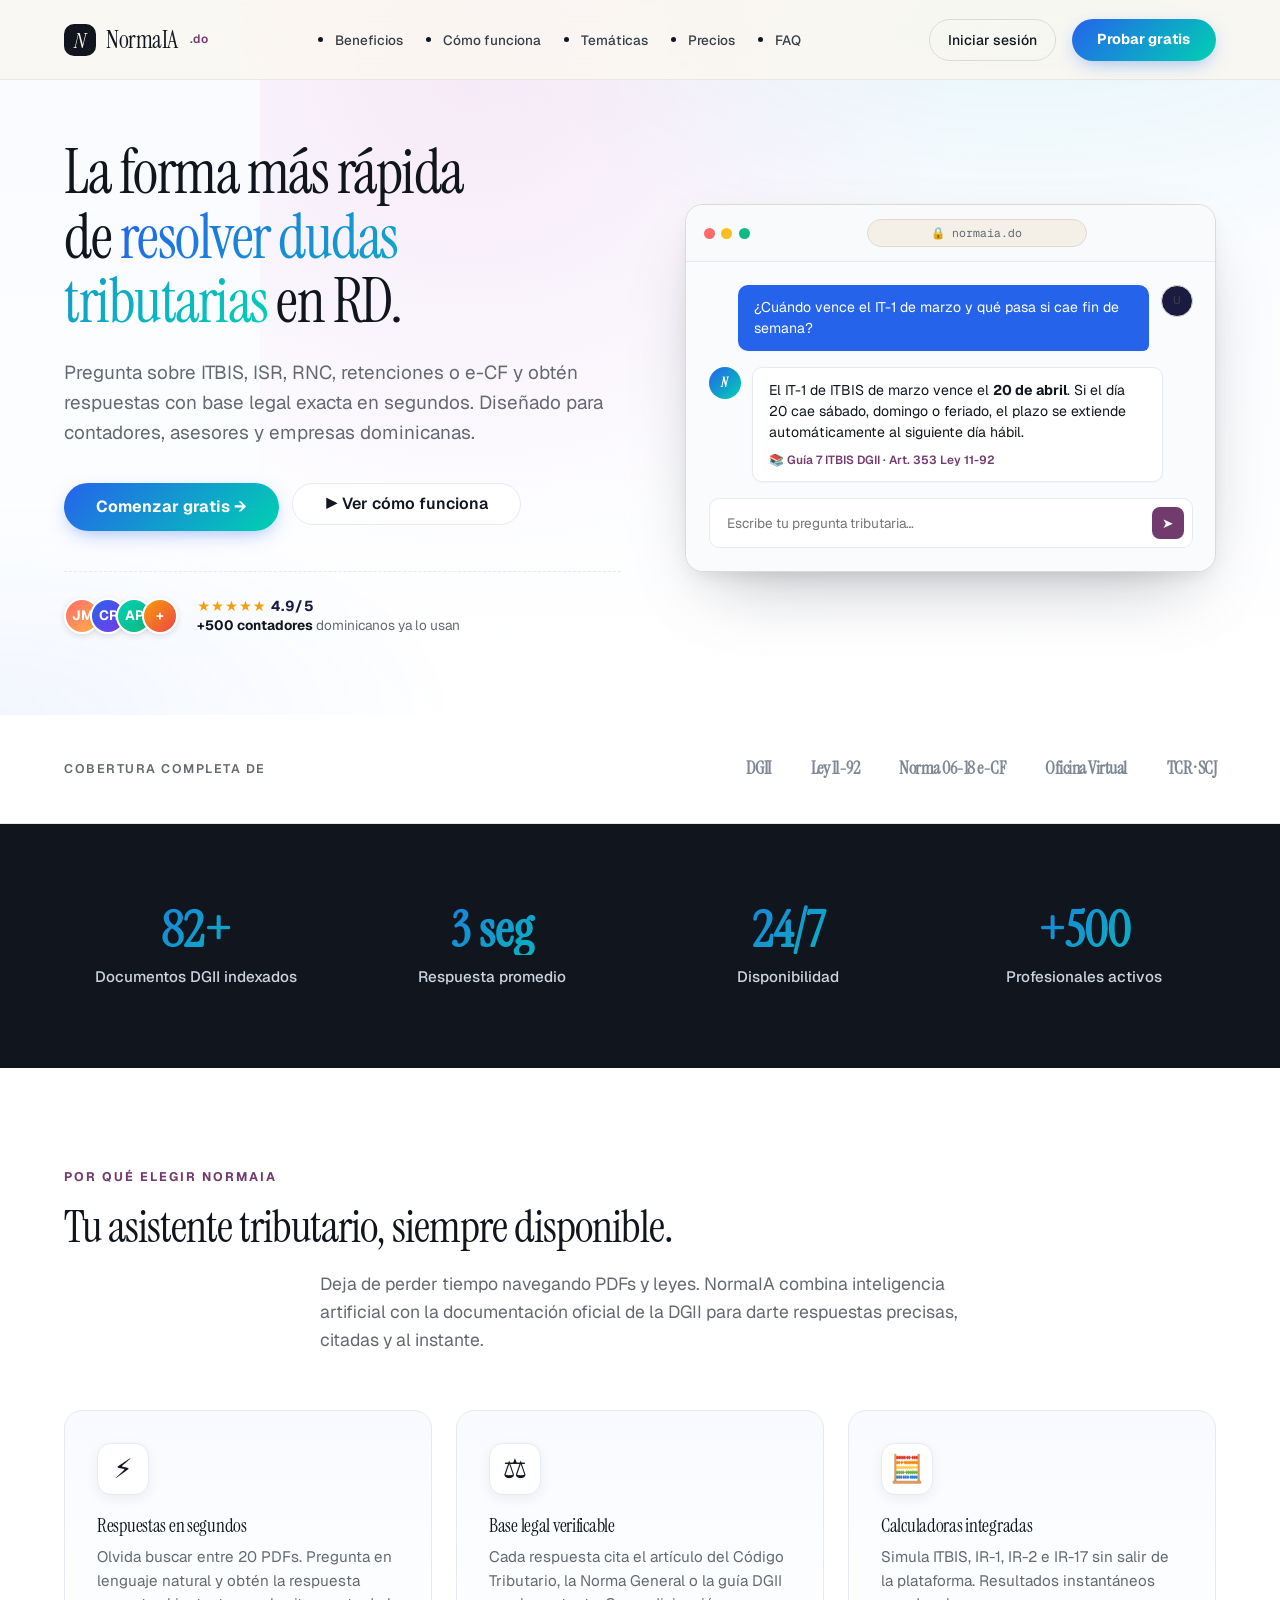
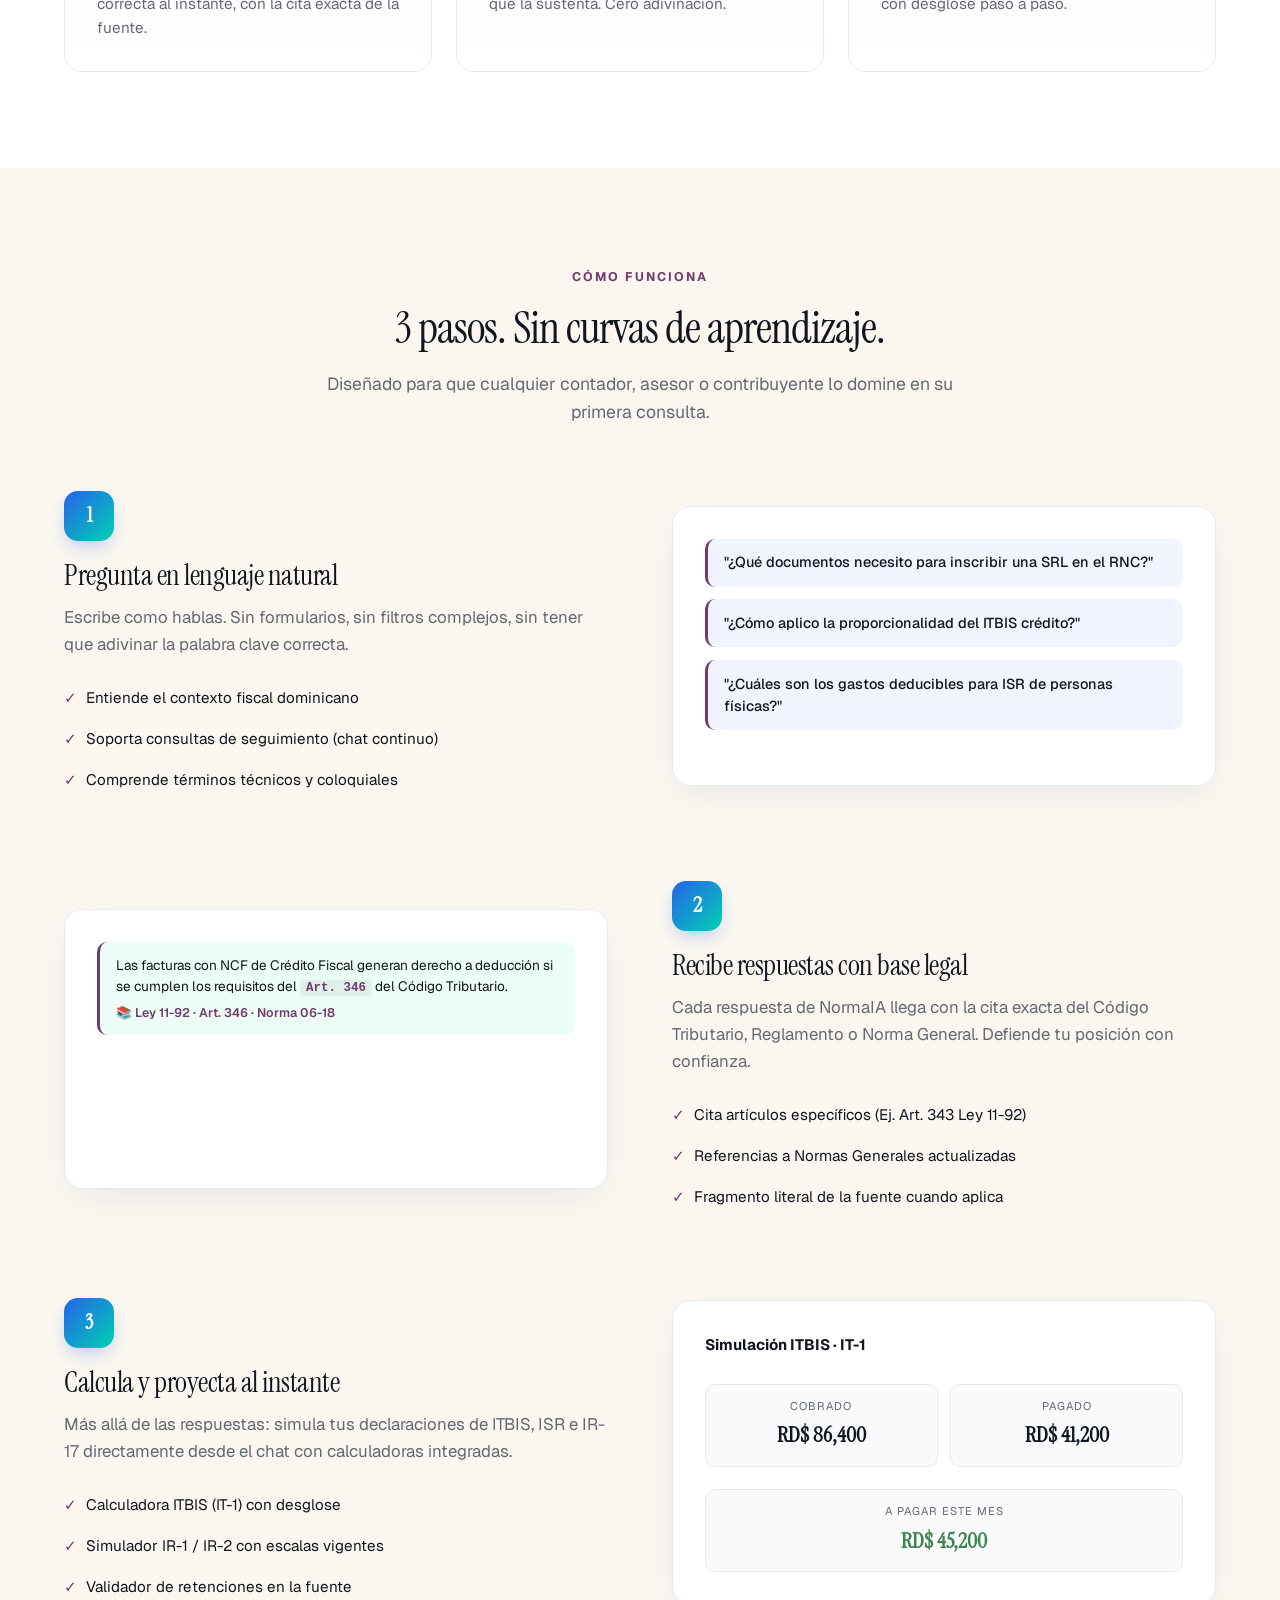
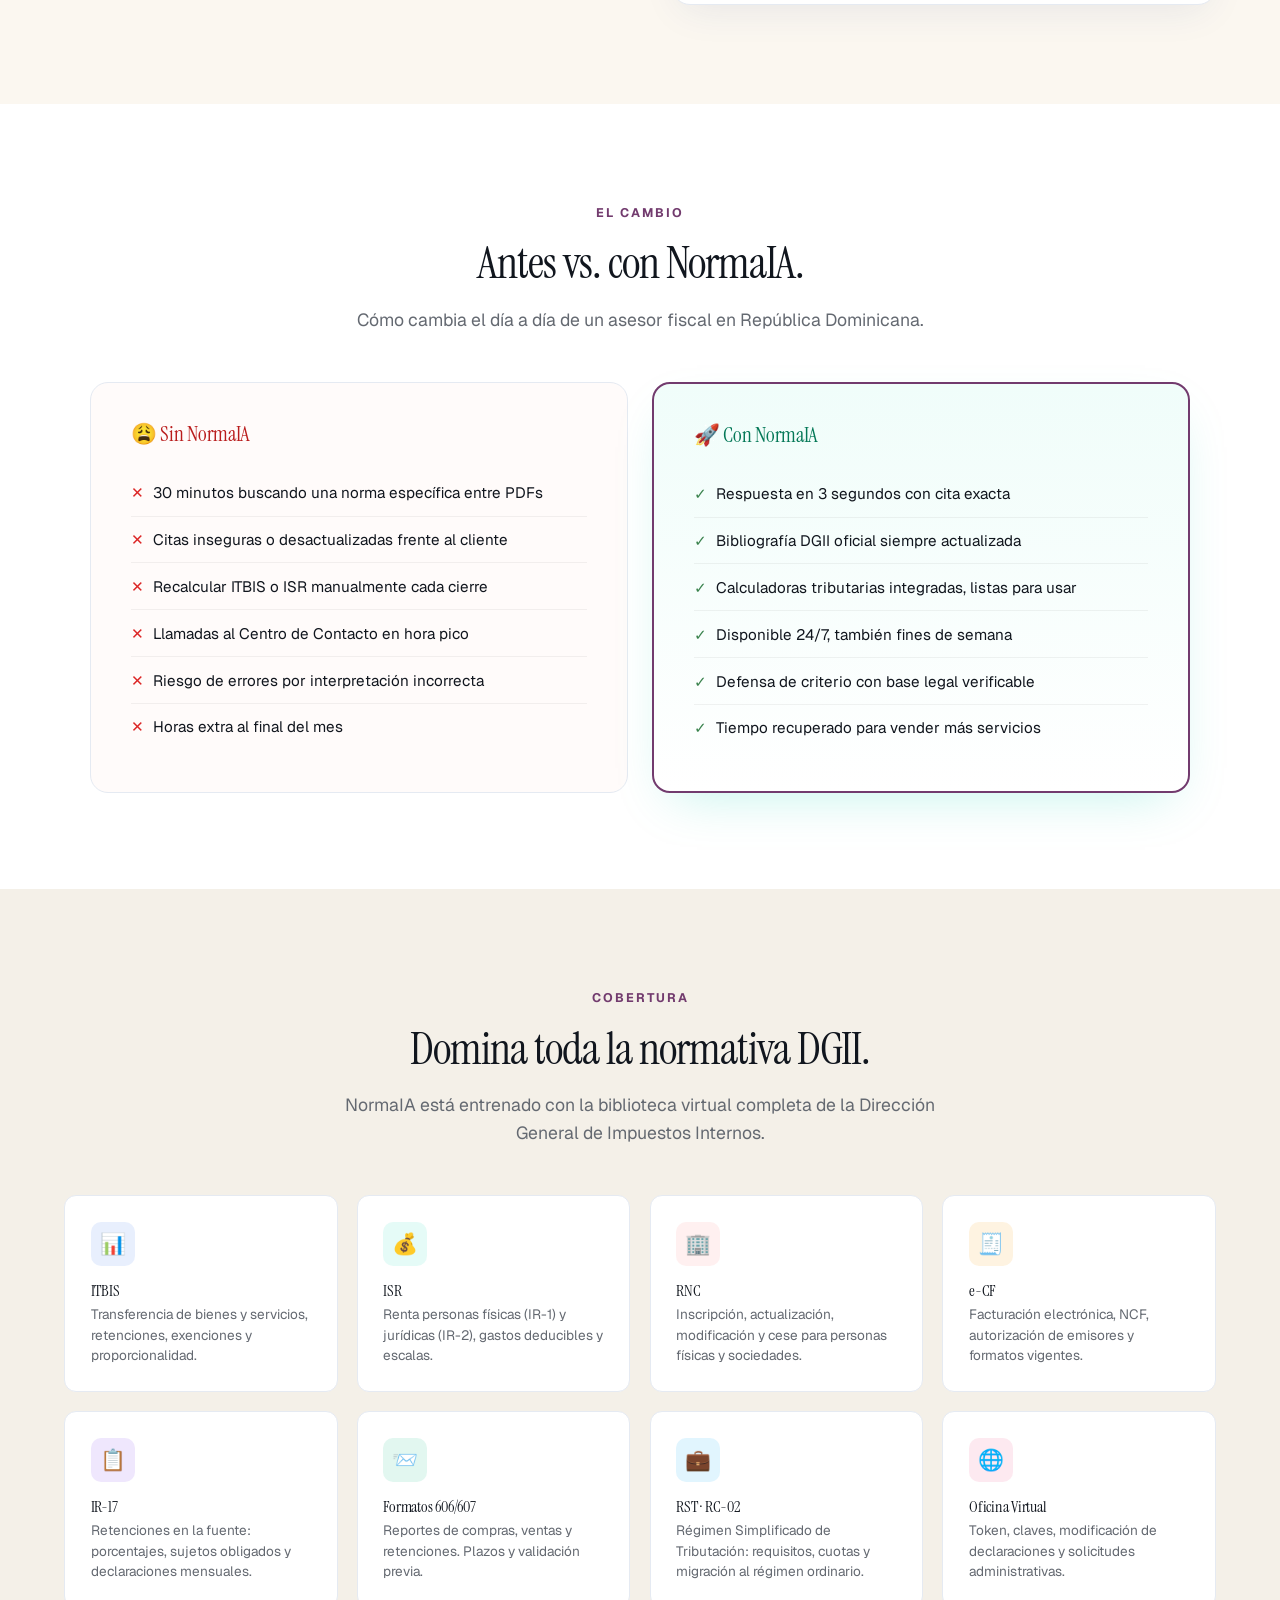
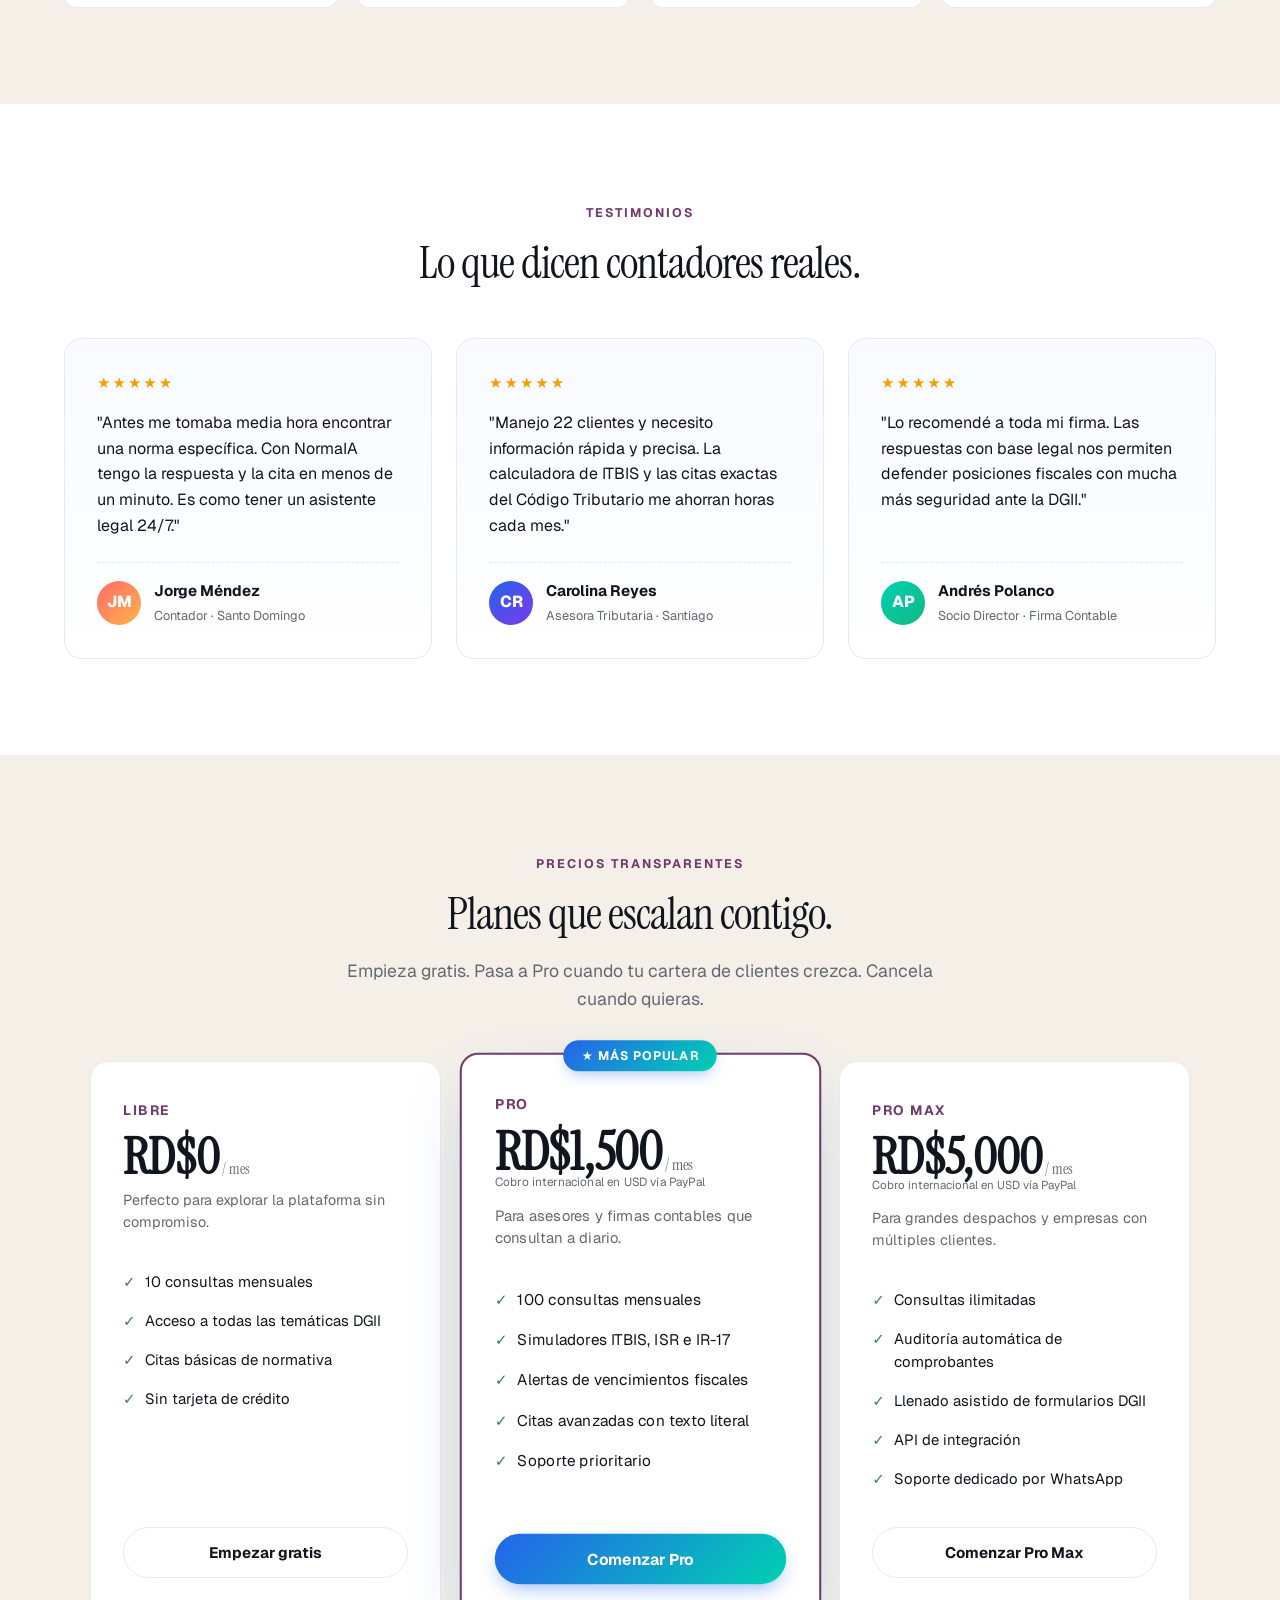
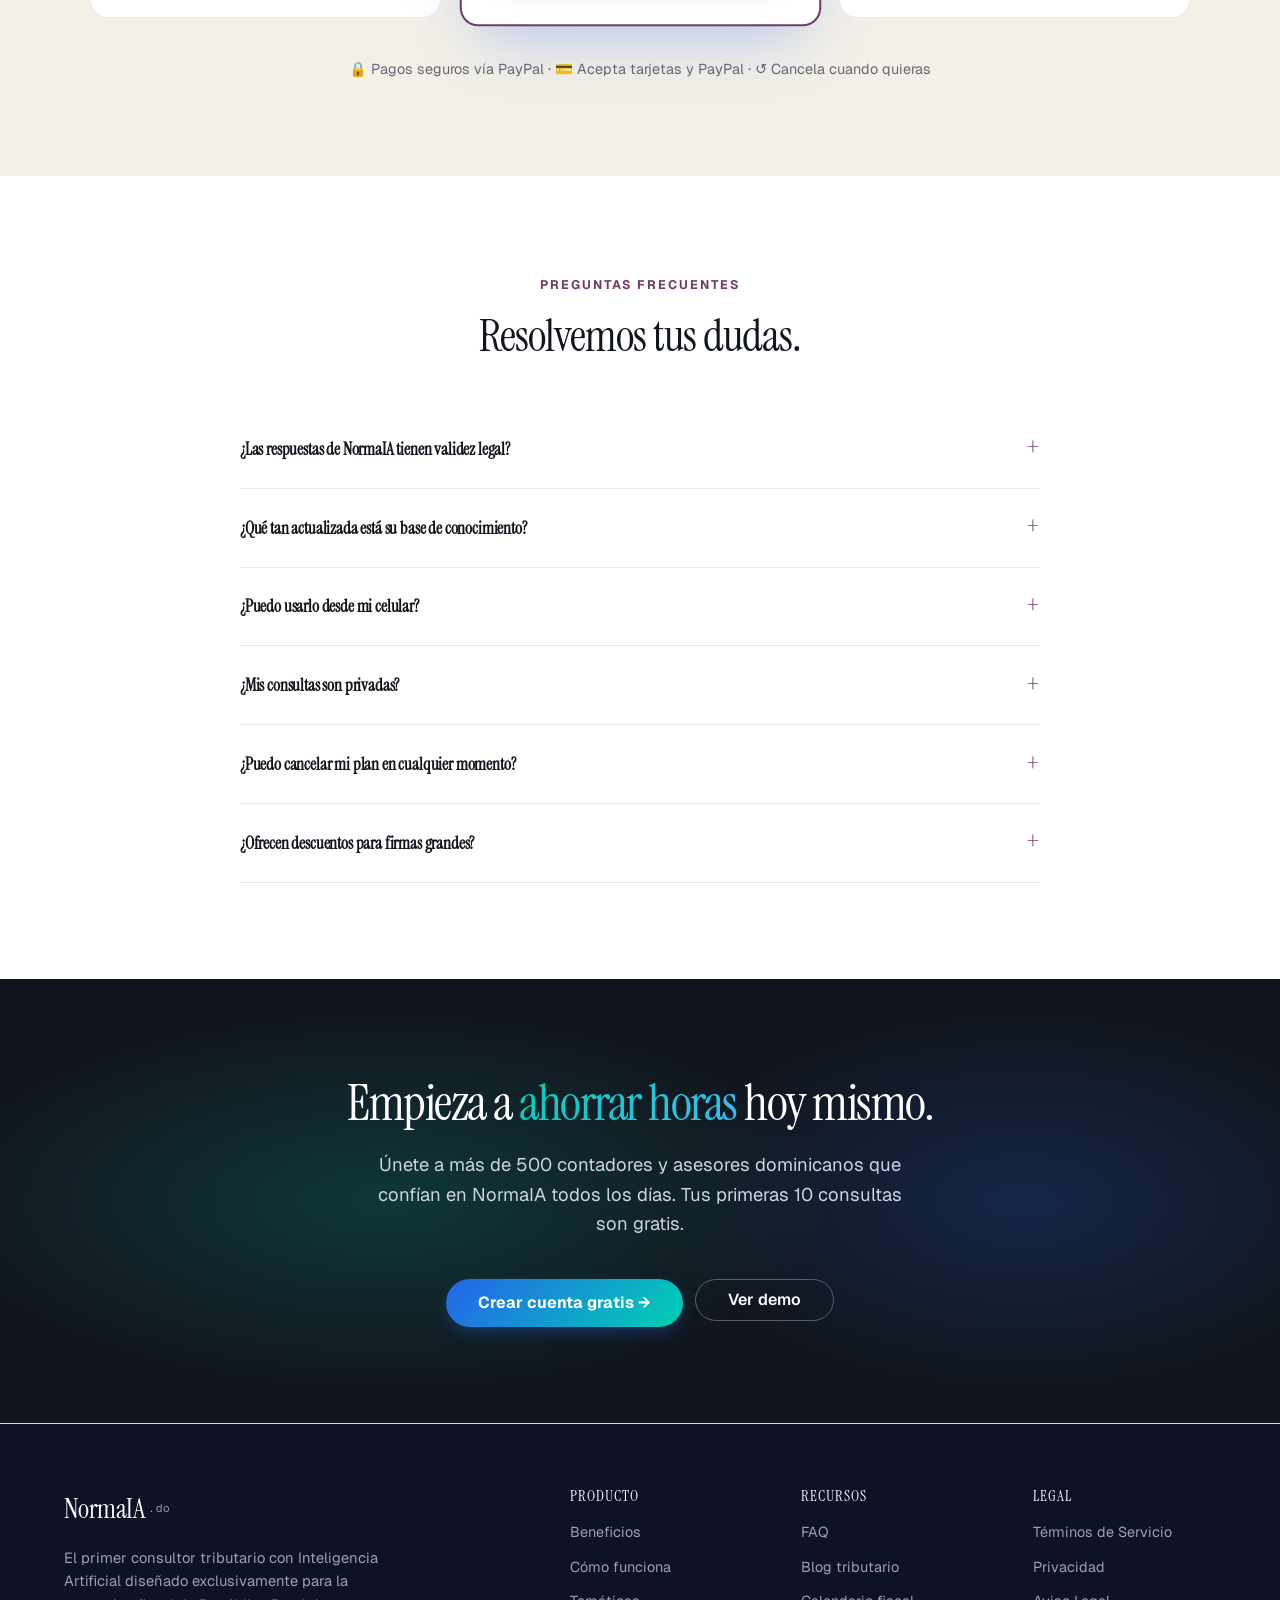
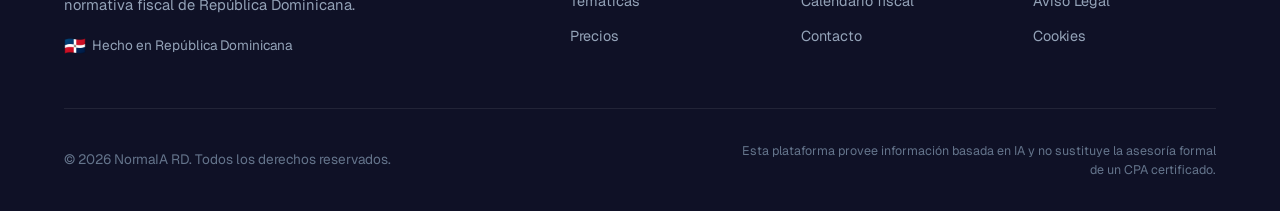
==== commit e378fe5c: "Add files via upload" ====
--- a/index.html
+++ b/index.html
@@ -1448,7 +1448,6 @@
       <div class="v2-hero-grid">
         <!-- LEFT: Copy + CTAs + Trust -->
         <div class="v2-hero-left">
-          <div class="v2-pill"><span class="v2-pill-dot"></span> Entrenado con +82 documentos oficiales DGII</div>
           <h1>
             La forma más rápida de <em>resolver dudas tributarias</em> en RD.
           </h1>
@@ -1499,7 +1498,7 @@
                 </div>
               </div>
               <form class="v2-mock-input" onsubmit="event.preventDefault(); window.app.showModal('register');" onclick="window.app.showModal('register')">
-                <input type="text" class="v2-mock-input-field" placeholder="Escribe tu pregunta tributaria…" readonly onfocus="window.app.showModal('register')">
+                <input type="text" id="mock-input-demo" name="mock-input-demo" aria-label="Demo de entrada de pregunta" class="v2-mock-input-field" placeholder="Escribe tu pregunta tributaria…" readonly onfocus="window.app.showModal('register')">
                 <button type="submit" class="v2-mock-send" aria-label="Enviar">➤</button>
               </form>
             </div>
@@ -1946,7 +1945,7 @@
     <!-- SIDEBAR -->
     <div class="app-sidebar">
       <div class="sidebar-header">
-        <div class="sidebar-logo">NormaIA<span>Pro</span></div>
+        <div class="sidebar-logo">NormaIA<span id="sidebar-plan-tag">Libre</span></div>
         <button type="button" class="sidebar-close-btn" onclick="document.querySelector('.app-sidebar').classList.remove('open')" style="margin-left:auto; background:none; border:none; color:white; font-size:1.5rem; cursor:pointer;">✕</button>
       </div>
 
@@ -2026,7 +2025,6 @@
           <div class="msg-avatar">N</div>
           <div class="msg-content">
             <strong>¡Hola! Soy NormaIA</strong>, tu asistente tributario dominicano. 🇩🇴<br><br>
-            Estoy entrenada con +127 documentos oficiales DGII. Puedo resolver dudas sobre ITBIS, ISR, RNC, retenciones o e-CF, citando artículo y fuente exacta.<br><br>
             ¿En qué puedo ayudarte hoy?
           </div>
         </div>
@@ -2048,7 +2046,7 @@
             <svg width="20" height="20" viewBox="0 0 24 24" fill="none" stroke="currentColor" stroke-width="2" stroke-linecap="round" stroke-linejoin="round"><path d="M21.44 11.05l-9.19 9.19a6 6 0 0 1-8.49-8.49l9.19-9.19a4 4 0 0 1 5.66 5.66l-9.2 9.19a2 2 0 0 1-2.83-2.83l8.49-8.48"/></svg>
           </button>
           <input type="file" id="chat-file-input" accept="image/png,image/jpeg,image/jpg,image/webp,image/gif" style="display:none;" onchange="window.chat.handleFileSelect(event)">
-          <textarea id="chat-input" rows="1" placeholder="Hazme una pregunta tributaria... (Presiona Enter para enviar)"></textarea>
+          <textarea id="chat-input" name="chat-input" aria-label="Mensaje para NormaIA" rows="1" placeholder="Hazme una pregunta tributaria... (Presiona Enter para enviar)"></textarea>
           <div class="btn-send" onclick="window.chat.sendChatMessage()">➤</div>
         </div>
       </div>
@@ -2068,12 +2066,12 @@
       <h2 style="margin-bottom:0.5rem;">Iniciar sesión</h2>
       <p style="color:var(--text-muted); font-size:0.9rem; margin-bottom:1.5rem;">Accede a tu cuenta NormaIA</p>
       <div class="form-group input-group">
-        <label>Correo Electrónico</label>
-        <input type="email" id="login-email" placeholder="tucorreo@empresa.com">
+        <label for="login-email">Correo Electrónico</label>
+        <input type="email" id="login-email" name="email" autocomplete="email" placeholder="tucorreo@empresa.com">
       </div>
       <div class="form-group input-group">
-        <label>Contraseña</label>
-        <input type="password" id="login-pass" placeholder="••••••••">
+        <label for="login-pass">Contraseña</label>
+        <input type="password" id="login-pass" name="password" autocomplete="current-password" placeholder="••••••••">
       </div>
       <div id="login-feedback" class="form-feedback" style="display:none;"></div>
       <button type="button" id="btn-login-submit" class="btn-auth v2-cta-btn" style="width:100%; margin-top:0.5rem;" onclick="window.app.handleLogin()">Entrar</button>
--- a/css/app.css
+++ b/css/app.css
@@ -7,7 +7,8 @@
 
 #app-console {
   display: none;
-  height: 100vh;
+  height: 100vh;             /* fallback */
+  height: 100dvh;            /* viewport dinámico — se ajusta a la URL bar móvil */
   width: 100vw;
   background: var(--paper);
   color: var(--ink);
@@ -798,21 +799,81 @@
 }
 
 /* ════════════════════════════════════════════════════════════════
-   RESPONSIVE
+   RESPONSIVE — Mobile
    ══════════════════════════════════════════════════════════════ */
 @media (max-width: 880px) {
-  #app-console { flex-direction: column; }
+  /* En móvil: sidebar overlay (oculto por default), main toma todo el ancho */
+  #app-console { flex-direction: row; }
+
   .app-sidebar {
     position: fixed;
     top: 0; left: -100%;
     width: 86%; max-width: 320px;
     height: 100vh;
+    height: 100dvh;
     transition: left 0.3s ease;
     box-shadow: 0 0 40px oklch(20% 0.018 255 / .25);
+    z-index: 30;
   }
   .app-sidebar.open { left: 0; }
+
   .mobile-header { display: flex; }
-  .chat-container, .input-area-wrapper { padding-left: 20px; padding-right: 20px; }
+
+  /* Main ocupa 100% del viewport en móvil y se organiza vertical:
+     mobile-header (auto) + chat-container (flex:1) + input-area (auto). */
+  .app-main {
+    width: 100%;
+    height: 100vh;
+    height: 100dvh;
+    min-height: 0;
+    display: flex;
+    flex-direction: column;
+  }
+
+  /* El chat scrollea por dentro, no la página. */
+  .chat-container {
+    flex: 1;
+    min-height: 0;
+    overflow-y: auto;
+    padding: 16px 16px 8px;
+    -webkit-overflow-scrolling: touch;
+  }
+
+  /* Composer fijo abajo, siempre visible. Padding-bottom: safe-area-inset
+     para no quedar debajo del notch en iPhone. */
+  .input-area-wrapper {
+    flex-shrink: 0;
+    padding: 10px 16px calc(14px + env(safe-area-inset-bottom, 0px));
+    background: var(--paper);
+    border-top: 1px solid var(--line-soft);
+  }
+
+  /* El mensaje del bubble en móvil se ajusta mejor */
+  .chat-message { max-width: 100%; gap: 10px; grid-template-columns: 36px 1fr; }
+  .chat-message.msg-user { grid-template-columns: 1fr 36px; }
+  .msg-avatar { width: 32px; height: 32px; font-size: 16px; }
+  .msg-content { padding: 12px 14px; font-size: 14px; }
+
+  /* Overlay del sidebar al abrirse en móvil — backdrop oscuro */
+  .app-sidebar.open ~ .app-main::after {
+    content: "";
+    position: fixed;
+    inset: 0;
+    background: oklch(from var(--ink) l c h / .35);
+    z-index: 25;
+    backdrop-filter: blur(2px);
+  }
+
+  /* Smart Card panel a pantalla casi completa en móvil */
+  .smart-card-panel { width: 96vw; }
+}
+
+/* Móviles muy pequeños */
+@media (max-width: 480px) {
+  .input-area-wrapper { padding: 8px 12px calc(12px + env(safe-area-inset-bottom, 0px)); }
+  .chat-container { padding: 12px 12px 6px; }
+  .chat-input-box { padding: 10px 12px; }
+  .mobile-header { padding: 10px 14px; font-size: 18px; }
 }
 
 /* Toast container & toasts */
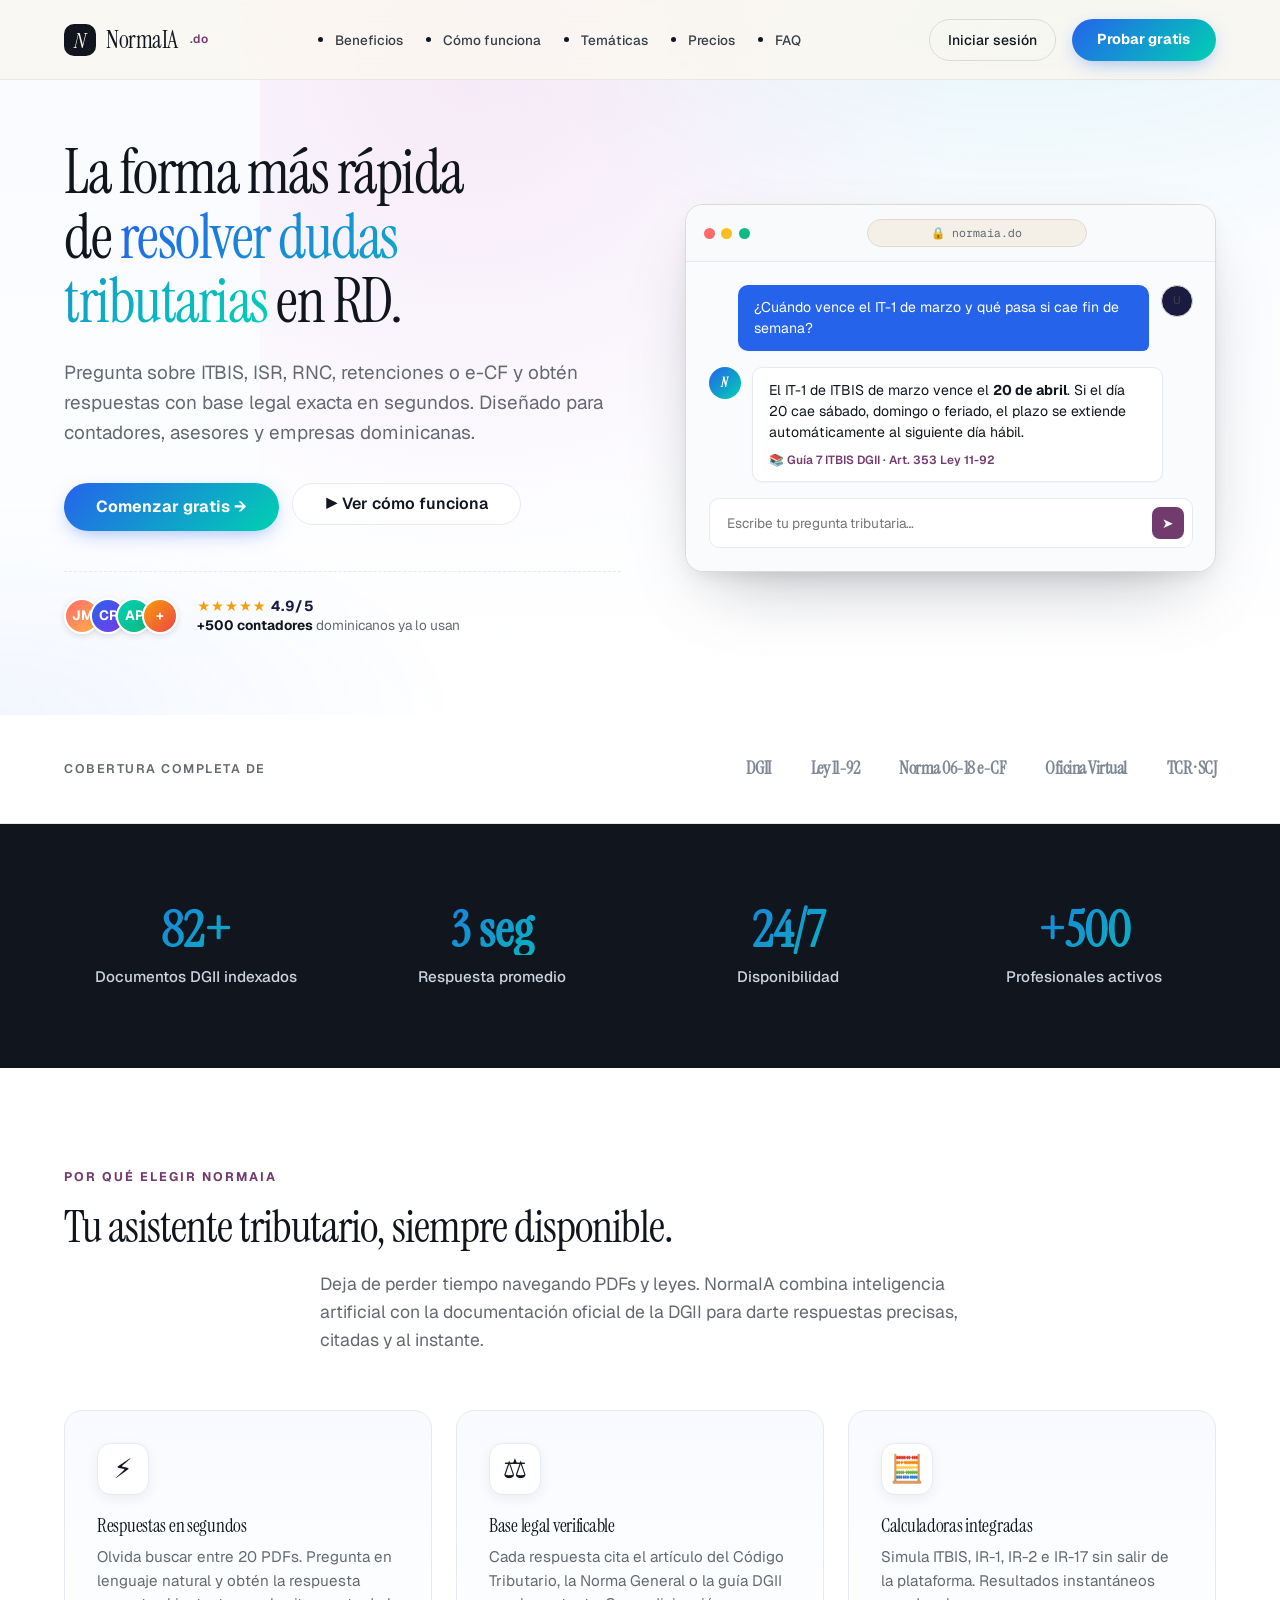
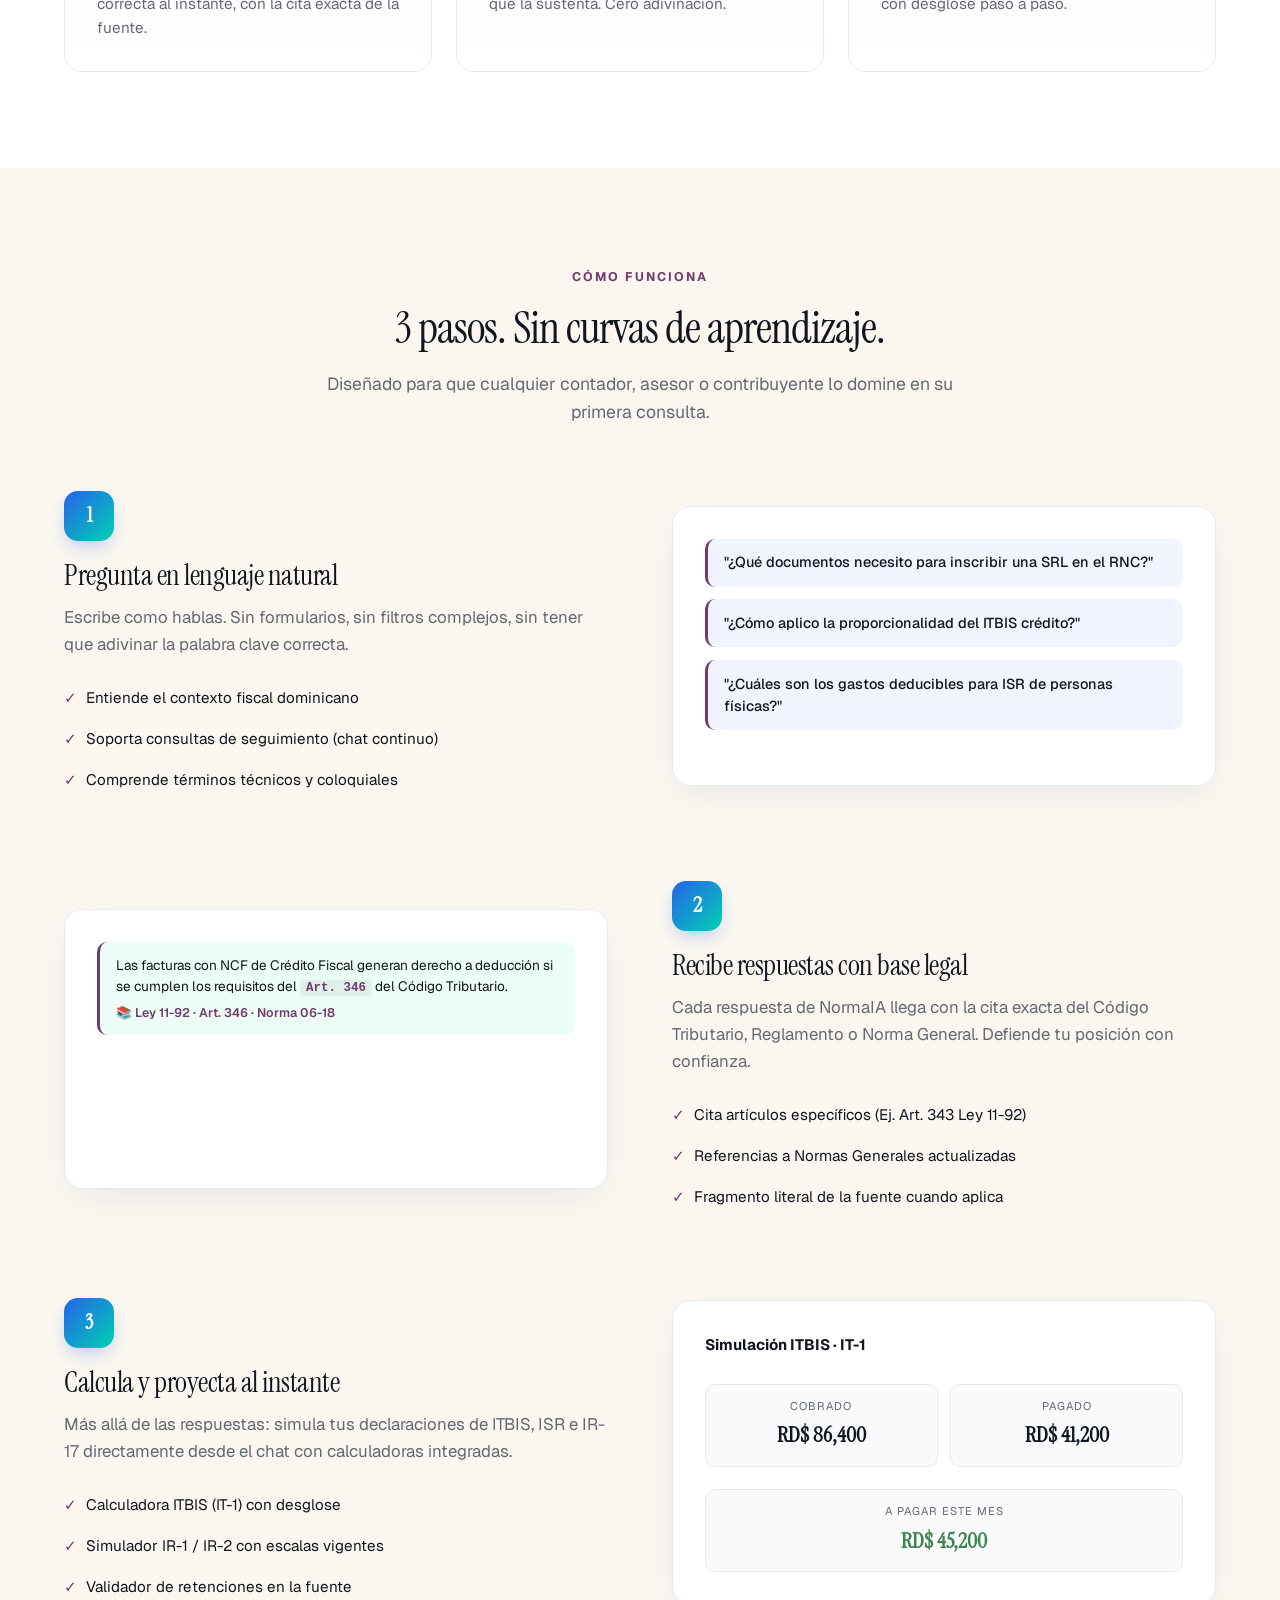
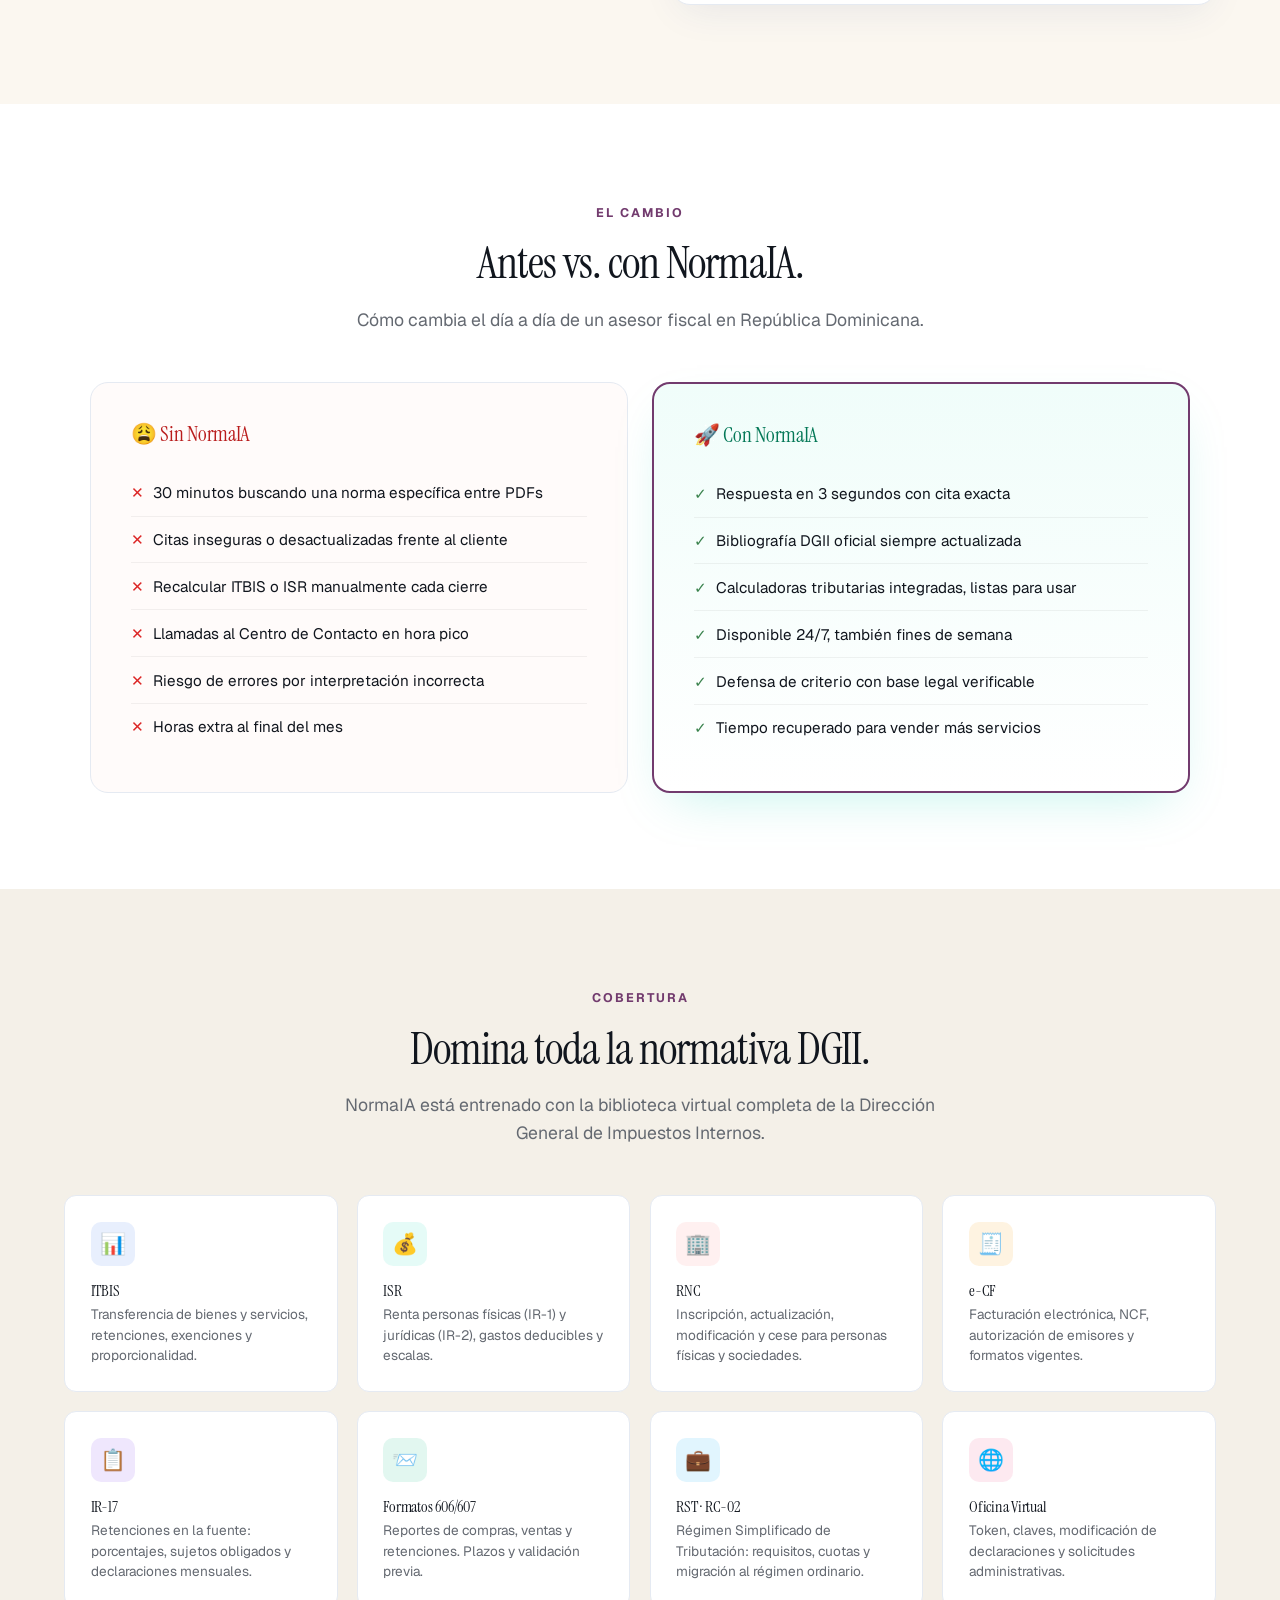
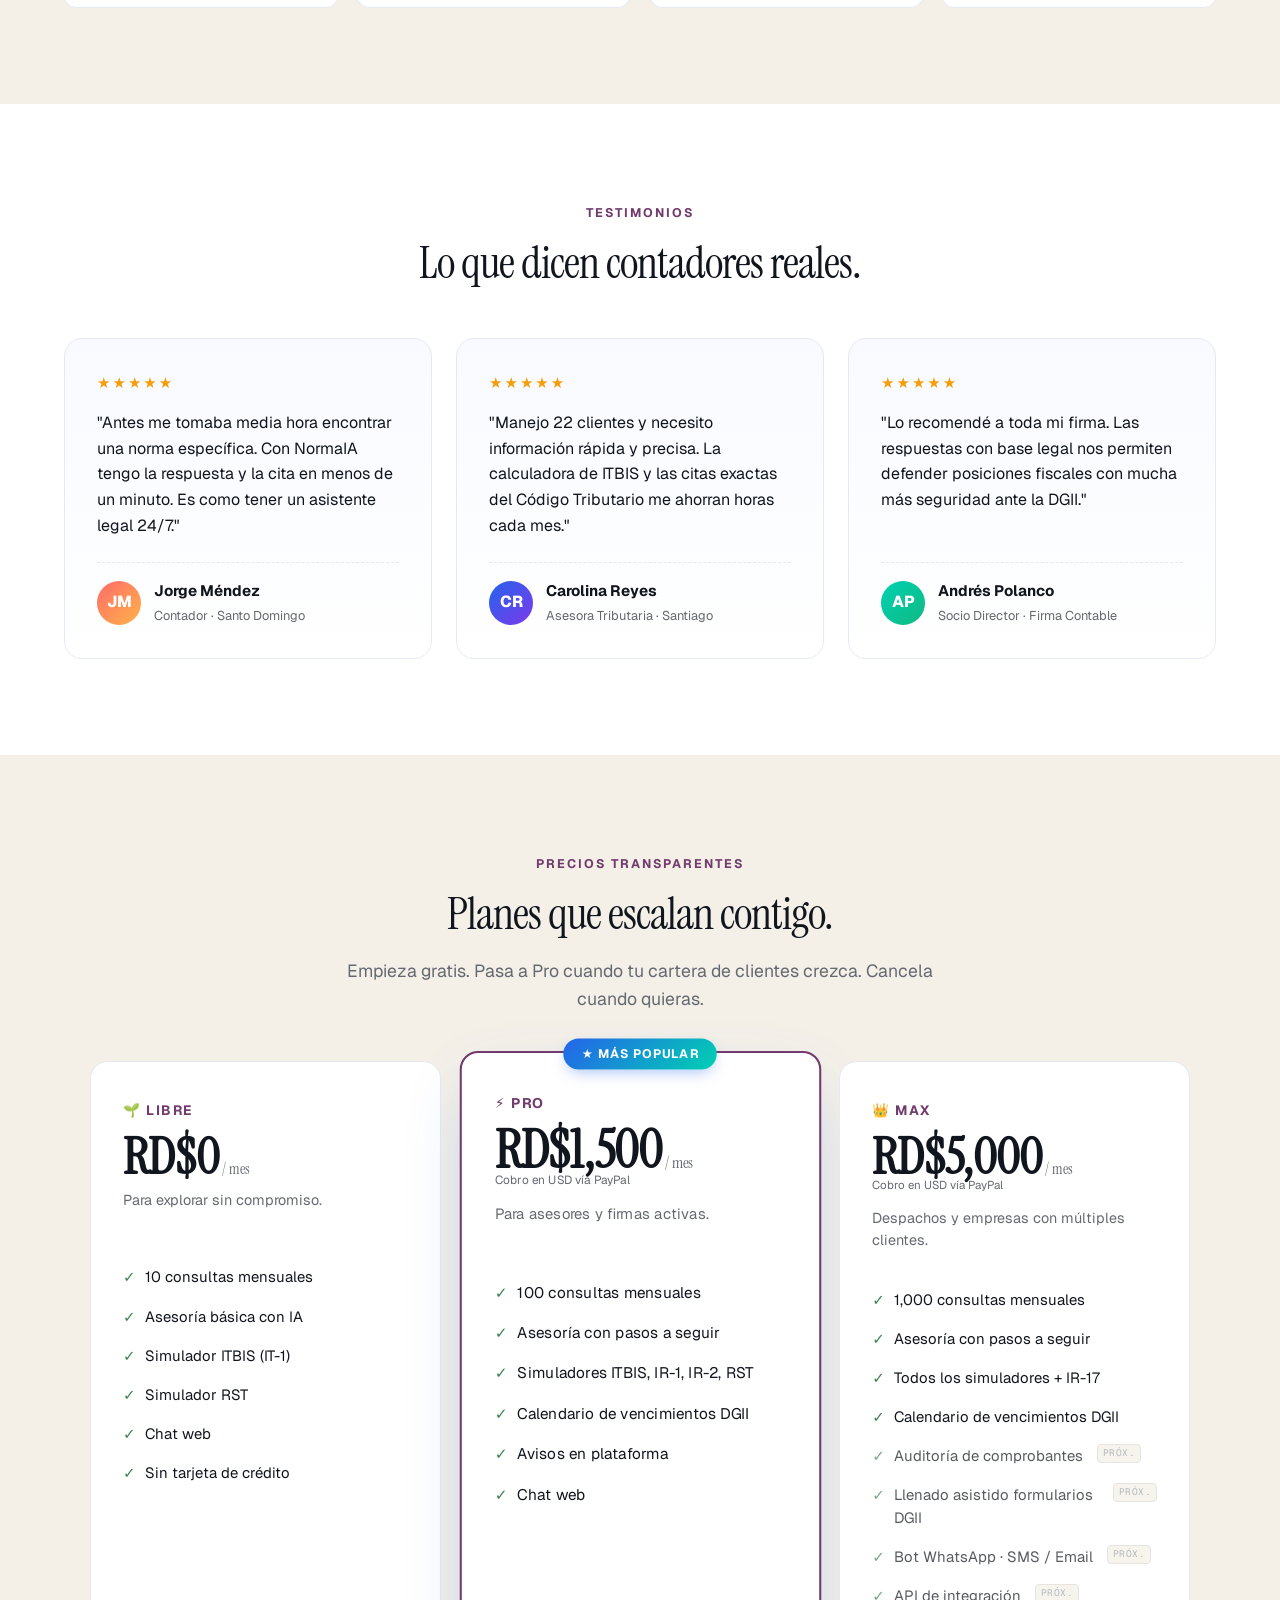
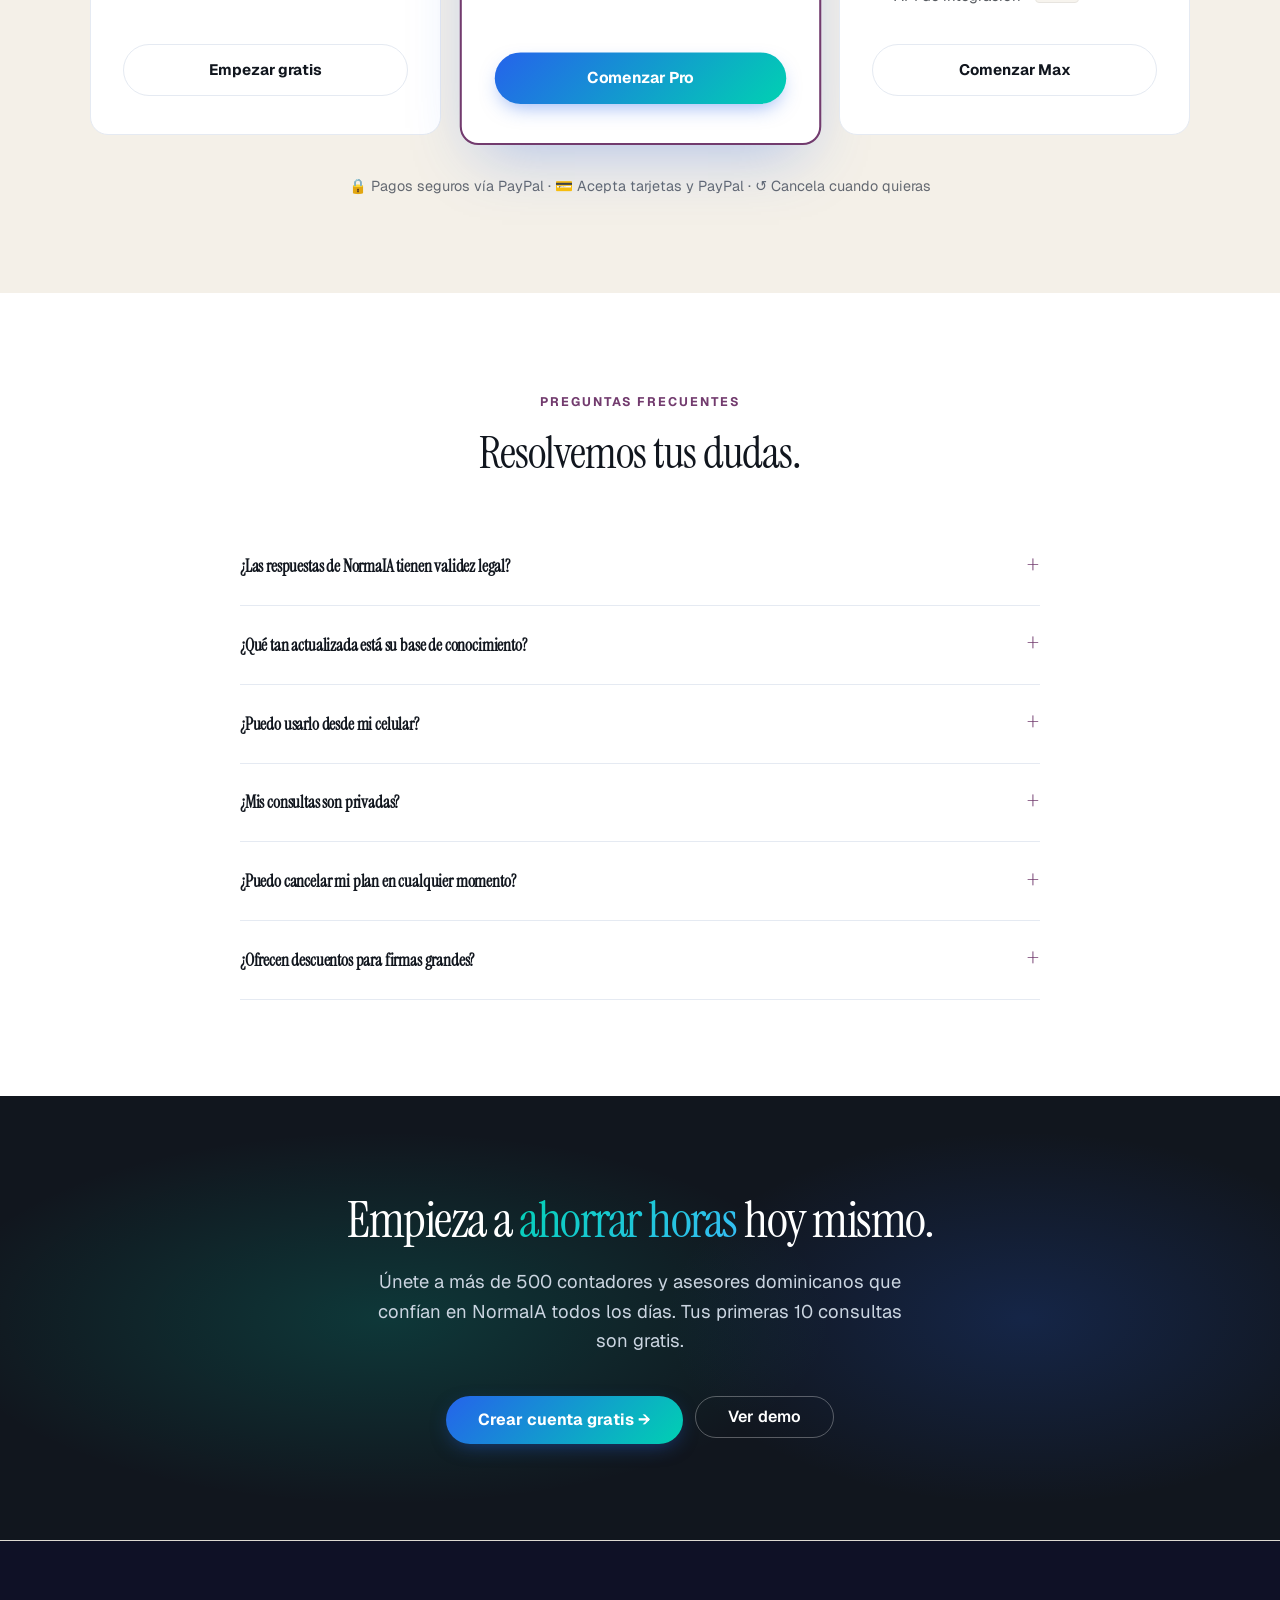
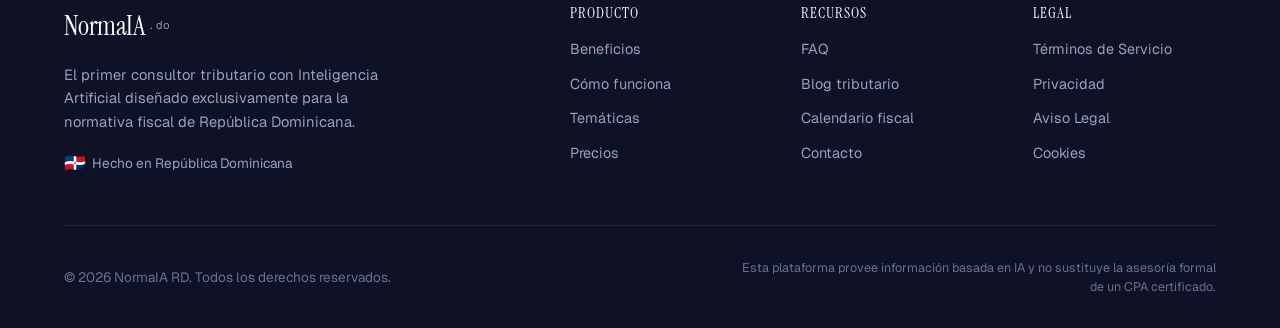
==== commit 9c144f5c: "Add files via upload" ====
--- a/index.html
+++ b/index.html
@@ -1395,6 +1395,227 @@
     @media (max-width: 768px) {
       #modal-upgrade .modal { max-width: 95%; padding: 1.5rem; }
       .upgrade-grid { grid-template-columns: 1fr; }
+    }
+
+    /* ═════════════════════════════════
+       PAYPAL — skeleton mientras renderiza
+    ═════════════════════════════════ */
+    .paypal-slot { min-height: 96px; position: relative; }
+    .paypal-skeleton {
+      display: flex;
+      flex-direction: column;
+      gap: 8px;
+      align-items: stretch;
+    }
+    .paypal-skeleton-btn {
+      height: 38px;
+      border-radius: 999px;
+      background: linear-gradient(
+        90deg,
+        oklch(from var(--ink) l c h / .06) 0%,
+        oklch(from var(--ink) l c h / .12) 50%,
+        oklch(from var(--ink) l c h / .06) 100%
+      );
+      background-size: 200% 100%;
+      animation: skeletonShimmer 1.4s ease-in-out infinite;
+    }
+    .paypal-skeleton-btn.alt {
+      height: 34px;
+      background: linear-gradient(
+        90deg,
+        oklch(from var(--ink) l c h / .04) 0%,
+        oklch(from var(--ink) l c h / .09) 50%,
+        oklch(from var(--ink) l c h / .04) 100%
+      );
+      background-size: 200% 100%;
+      animation: skeletonShimmer 1.4s ease-in-out infinite;
+      animation-delay: .15s;
+    }
+    .paypal-skeleton-hint {
+      text-align: center;
+      font-size: 11px;
+      color: var(--ink-4);
+      font-family: var(--mono);
+      letter-spacing: .04em;
+      margin-top: 4px;
+    }
+    @keyframes skeletonShimmer {
+      0%   { background-position: 200% 0; }
+      100% { background-position: -200% 0; }
+    }
+    /* Cuando PayPal ya renderizó, el slot pierde el min-height para encajar correcto */
+    .paypal-slot.is-ready { min-height: 0; }
+
+    /* Tag "Próximamente" para features del roadmap */
+    .soon-tag {
+      display: inline-block;
+      font-family: var(--mono);
+      font-size: 9.5px;
+      letter-spacing: .04em;
+      text-transform: uppercase;
+      background: var(--paper-2);
+      border: 1px solid var(--line);
+      color: var(--ink-4);
+      padding: 1px 5px;
+      border-radius: 4px;
+      margin-left: 4px;
+      vertical-align: 1px;
+    }
+
+    /* ═════════════════════════════════
+       CALENDARIO DE VENCIMIENTOS
+    ═════════════════════════════════ */
+    .calendar-modal { max-width: 640px; width: 92%; padding: 1.8rem 1.6rem; max-height: 88vh; overflow-y: auto; }
+    .cal-list {
+      list-style: none; padding: 0; margin: 0;
+      display: flex; flex-direction: column; gap: 8px;
+    }
+    .cal-item {
+      display: grid;
+      grid-template-columns: 40px 1fr auto;
+      gap: 14px;
+      align-items: center;
+      padding: 12px 14px;
+      background: var(--card);
+      border: 1px solid var(--line);
+      border-radius: var(--r-md);
+      transition: all 0.15s;
+    }
+    .cal-item.urgent { border-color: oklch(from var(--danger-norma) l c h / .45); background: oklch(from var(--danger-norma) l c h / .04); }
+    .cal-item.warn   { border-color: oklch(from var(--warn) l c h / .45);          background: oklch(from var(--warn) l c h / .04); }
+    .cal-icon {
+      width: 40px; height: 40px;
+      border-radius: 10px;
+      background: var(--paper-2);
+      display: grid; place-items: center;
+      font-size: 20px;
+    }
+    .cal-item.urgent .cal-icon { background: oklch(from var(--danger-norma) l c h / .12); }
+    .cal-item.warn   .cal-icon { background: oklch(from var(--warn) l c h / .12); }
+    .cal-main { min-width: 0; }
+    .cal-title {
+      font-family: var(--sans);
+      font-weight: 600; font-size: 13.5px;
+      color: var(--ink);
+      margin-bottom: 2px;
+    }
+    .cal-desc {
+      font-size: 11.5px;
+      color: var(--ink-2);
+      line-height: 1.35;
+      margin-bottom: 3px;
+    }
+    .cal-legal {
+      font-family: var(--mono);
+      font-size: 10px;
+      color: var(--ink-4);
+      letter-spacing: .03em;
+    }
+    .cal-date { text-align: right; min-width: 90px; }
+    .cal-date-num {
+      font-family: var(--serif);
+      font-style: italic;
+      font-size: 22px;
+      line-height: 1;
+      color: var(--ink);
+      letter-spacing: -.01em;
+    }
+    .cal-date-year {
+      font-family: var(--mono);
+      font-size: 10px;
+      color: var(--ink-4);
+      margin-top: 2px;
+    }
+    .cal-date-left {
+      font-size: 10.5px;
+      font-weight: 600;
+      letter-spacing: .04em;
+      text-transform: uppercase;
+      margin-top: 6px;
+      padding: 2px 7px;
+      border-radius: 999px;
+      display: inline-block;
+      background: var(--paper-2);
+      color: var(--ink-3);
+      border: 1px solid var(--line);
+    }
+    .cal-item.urgent .cal-date-left { background: var(--danger-norma); color: var(--paper); border-color: var(--danger-norma); }
+    .cal-item.warn   .cal-date-left { background: oklch(from var(--warn) l c h / .15); color: var(--warn); border-color: oklch(from var(--warn) l c h / .35); }
+
+    /* Estado bloqueado (Libre) */
+    .cal-locked {
+      text-align: center;
+      padding: 1.5rem 1rem;
+    }
+    .cal-locked-icon {
+      font-size: 44px;
+      margin-bottom: 0.6rem;
+    }
+    .cal-locked h3 {
+      font-family: var(--serif);
+      font-weight: 400;
+      font-size: 22px;
+      color: var(--ink);
+      margin-bottom: 0.6rem;
+    }
+    .cal-locked p {
+      color: var(--ink-2);
+      font-size: 14px;
+      max-width: 42ch;
+      margin: 0 auto 1.2rem;
+      line-height: 1.5;
+    }
+    .cta-upgrade-cal {
+      background: linear-gradient(135deg, var(--accent) 0%, oklch(from var(--accent) calc(l - .08) c calc(h + 20)) 100%);
+      color: var(--paper);
+      border: 0;
+      padding: 12px 22px;
+      border-radius: 999px;
+      font: 600 14px/1 var(--sans);
+      cursor: pointer;
+      box-shadow: var(--shadow-card-norma);
+      transition: all 0.2s;
+    }
+    .cta-upgrade-cal:hover { transform: translateY(-1px); filter: brightness(1.08); }
+    .cal-preview-list {
+      list-style: none; padding: 0; margin: 1.4rem auto 0;
+      max-width: 360px;
+      display: flex; flex-direction: column; gap: 6px;
+      filter: blur(0.5px);
+      opacity: 0.6;
+    }
+    .cal-preview-list li {
+      display: flex; justify-content: space-between; align-items: center;
+      padding: 8px 12px;
+      background: var(--paper-2);
+      border: 1px solid var(--line);
+      border-radius: 8px;
+      font-size: 12px;
+    }
+
+    /* Divisor pequeño entre Smart Tools y el botón de Vencimientos */
+    .tool-chip-divider {
+      width: 1px; height: 20px;
+      background: var(--line);
+      margin: 0 4px;
+      flex: 0 0 auto;
+    }
+    .tool-chip-cal {
+      border-color: oklch(from var(--accent) l c h / .25);
+      background: oklch(from var(--accent-soft) l c h / .4);
+    }
+    .tool-chip-cal:hover {
+      background: oklch(from var(--accent-soft) l c h / .7);
+      border-color: oklch(from var(--accent) l c h / .55);
+    }
+
+    @media (max-width: 600px) {
+      .cal-item { grid-template-columns: 36px 1fr auto; gap: 10px; padding: 10px 12px; }
+      .cal-icon { width: 36px; height: 36px; font-size: 18px; }
+      .cal-date { min-width: 70px; }
+      .cal-date-num { font-size: 18px; }
+      .cal-desc { font-size: 11px; }
+      .cal-legal { display: none; }
     }
   </style>
 </head>
@@ -1793,13 +2014,15 @@
         <div class="v2-pricing-grid">
           <!-- LIBRE -->
           <div class="v2-plan">
-            <div class="v2-plan-name">Libre</div>
+            <div class="v2-plan-name">🌱 Libre</div>
             <div class="v2-plan-price">RD$0<small> / mes</small></div>
-            <div class="v2-plan-desc">Perfecto para explorar la plataforma sin compromiso.</div>
+            <div class="v2-plan-desc">Para explorar sin compromiso.</div>
             <ul class="v2-plan-feats">
               <li>10 consultas mensuales</li>
-              <li>Acceso a todas las temáticas DGII</li>
-              <li>Citas básicas de normativa</li>
+              <li>Asesoría básica con IA</li>
+              <li>Simulador ITBIS (IT-1)</li>
+              <li>Simulador RST</li>
+              <li>Chat web</li>
               <li>Sin tarjeta de crédito</li>
             </ul>
             <button type="button" class="v2-plan-cta outline" onclick="window.app.showModal('register')">Empezar gratis</button>
@@ -1808,34 +2031,38 @@
           <!-- PRO (FEATURED) -->
           <div class="v2-plan featured">
             <div class="v2-plan-badge">★ Más popular</div>
-            <div class="v2-plan-name">Pro</div>
+            <div class="v2-plan-name">⚡ Pro</div>
             <div class="v2-plan-price">RD$1,500<small> / mes</small></div>
-            <div style="font-size:0.72rem; color:var(--text-muted); margin-top:-0.4rem;">Cobro internacional en USD vía PayPal</div>
-            <div class="v2-plan-desc" style="margin-top:0.8rem;">Para asesores y firmas contables que consultan a diario.</div>
+            <div style="font-size:0.72rem; color:var(--text-muted); margin-top:-0.4rem;">Cobro en USD vía PayPal</div>
+            <div class="v2-plan-desc" style="margin-top:0.8rem;">Para asesores y firmas activas.</div>
             <ul class="v2-plan-feats">
               <li>100 consultas mensuales</li>
-              <li>Simuladores ITBIS, ISR e IR-17</li>
-              <li>Alertas de vencimientos fiscales</li>
-              <li>Citas avanzadas con texto literal</li>
-              <li>Soporte prioritario</li>
+              <li>Asesoría con pasos a seguir</li>
+              <li>Simuladores ITBIS, IR-1, IR-2, RST</li>
+              <li>Calendario de vencimientos DGII</li>
+              <li>Avisos en plataforma</li>
+              <li>Chat web</li>
             </ul>
             <button type="button" class="v2-plan-cta primary" onclick="window.payments.landingPricingClick('pro')">Comenzar Pro</button>
           </div>
 
-          <!-- PRO MAX -->
+          <!-- MAX -->
           <div class="v2-plan">
-            <div class="v2-plan-name">Pro Max</div>
+            <div class="v2-plan-name">👑 Max</div>
             <div class="v2-plan-price">RD$5,000<small> / mes</small></div>
-            <div style="font-size:0.72rem; color:var(--text-muted); margin-top:-0.4rem;">Cobro internacional en USD vía PayPal</div>
-            <div class="v2-plan-desc" style="margin-top:0.8rem;">Para grandes despachos y empresas con múltiples clientes.</div>
+            <div style="font-size:0.72rem; color:var(--text-muted); margin-top:-0.4rem;">Cobro en USD vía PayPal</div>
+            <div class="v2-plan-desc" style="margin-top:0.8rem;">Despachos y empresas con múltiples clientes.</div>
             <ul class="v2-plan-feats">
-              <li>Consultas ilimitadas</li>
-              <li>Auditoría automática de comprobantes</li>
-              <li>Llenado asistido de formularios DGII</li>
-              <li>API de integración</li>
-              <li>Soporte dedicado por WhatsApp</li>
+              <li>1,000 consultas mensuales</li>
+              <li>Asesoría con pasos a seguir</li>
+              <li>Todos los simuladores + IR-17</li>
+              <li>Calendario de vencimientos DGII</li>
+              <li style="opacity:.7;">Auditoría de comprobantes <span class="soon-tag">Próx.</span></li>
+              <li style="opacity:.7;">Llenado asistido formularios DGII <span class="soon-tag">Próx.</span></li>
+              <li style="opacity:.7;">Bot WhatsApp · SMS / Email <span class="soon-tag">Próx.</span></li>
+              <li style="opacity:.7;">API de integración <span class="soon-tag">Próx.</span></li>
             </ul>
-            <button type="button" class="v2-plan-cta outline" onclick="window.payments.landingPricingClick('pro_max')">Comenzar Pro Max</button>
+            <button type="button" class="v2-plan-cta outline" onclick="window.payments.landingPricingClick('pro_max')">Comenzar Max</button>
           </div>
         </div>
         <div style="text-align:center; margin-top:2.5rem; color:var(--text-muted); font-size:0.9rem;">
@@ -1950,73 +2177,108 @@
       </div>
 
       <div class="sidebar-scrollable">
-        <!-- Bloque fijo: Asistente + Smart Tools (siempre visibles) -->
-        <div class="sidebar-fixed-block">
-          <div class="nav-section-title">Asistente</div>
-          <div class="nav-item active" data-tab="chat">💬 Consultar IA</div>
-
-          <div class="nav-section-title">Smart Tools</div>
-          <div class="nav-item" data-tool="itbis" onclick="window.app.openSmartCard('itbis')"><span class="nav-item-label">📊 Simular ITBIS</span></div>
-          <div class="nav-item" data-tool="rst" onclick="window.app.openSmartCard('rst')"><span class="nav-item-label">📋 Simular RST</span></div>
-          <div class="nav-item" data-tool="ir1" onclick="window.app.openSmartCard('ir1')"><span class="nav-item-label">👤 Simular IR-1</span><span class="lock-badge">🔒 Pro</span></div>
-          <div class="nav-item" data-tool="ir2" onclick="window.app.openSmartCard('ir2')"><span class="nav-item-label">🏢 Simular IR-2</span><span class="lock-badge">🔒 Pro</span></div>
-          <div class="nav-item" data-tool="ir17" onclick="window.app.openSmartCard('ir17')"><span class="nav-item-label">💼 Simular IR-17</span><span class="lock-badge">🔒 Pro</span></div>
-        </div>
-
-        <!-- Historial — toma el resto del alto disponible y scrollea internamente -->
+        <!-- Asistente — siempre visible -->
+        <div class="nav-item active" data-tab="chat">
+          <span class="nav-item-label">
+            <svg width="14" height="14" viewBox="0 0 24 24" fill="none" stroke="currentColor" stroke-width="2" stroke-linecap="round" stroke-linejoin="round" style="margin-right:2px;"><path d="M21 15a2 2 0 0 1-2 2H7l-4 4V5a2 2 0 0 1 2-2h14a2 2 0 0 1 2 2z"/></svg>
+            Consultar IA
+          </span>
+        </div>
+
+        <!-- Nueva conversación — botón prominente -->
+        <button id="btn-new-conversation" class="btn-new-conv" title="Nueva conversación">
+          <svg width="14" height="14" viewBox="0 0 24 24" fill="none" stroke="currentColor" stroke-width="2.2" stroke-linecap="round" stroke-linejoin="round"><line x1="12" y1="5" x2="12" y2="19"/><line x1="5" y1="12" x2="19" y2="12"/></svg>
+          <span>Nueva conversación</span>
+        </button>
+
+        <!-- Historial — toma todo el resto del alto -->
         <div class="history-section">
           <div class="nav-section-title history-title-row">
             <span>Historial</span>
             <button id="btn-refresh-history" class="history-refresh-btn" title="Recargar historial" aria-label="Recargar">
-              <svg width="14" height="14" viewBox="0 0 24 24" fill="none" stroke="currentColor" stroke-width="2" stroke-linecap="round" stroke-linejoin="round"><polyline points="23 4 23 10 17 10"/><polyline points="1 20 1 14 7 14"/><path d="M3.51 9a9 9 0 0 1 14.85-3.36L23 10M1 14l4.64 4.36A9 9 0 0 0 20.49 15"/></svg>
+              <svg width="13" height="13" viewBox="0 0 24 24" fill="none" stroke="currentColor" stroke-width="2" stroke-linecap="round" stroke-linejoin="round"><polyline points="23 4 23 10 17 10"/><polyline points="1 20 1 14 7 14"/><path d="M3.51 9a9 9 0 0 1 14.85-3.36L23 10M1 14l4.64 4.36A9 9 0 0 0 20.49 15"/></svg>
             </button>
           </div>
-          <button id="btn-new-conversation" class="btn-new-conv" title="Nueva conversación">
-            <svg width="14" height="14" viewBox="0 0 24 24" fill="none" stroke="currentColor" stroke-width="2.2" stroke-linecap="round" stroke-linejoin="round"><line x1="12" y1="5" x2="12" y2="19"/><line x1="5" y1="12" x2="19" y2="12"/></svg>
-            <span>Nueva conversación</span>
-          </button>
           <ul id="history-list" class="history-list">
-            <li class="history-empty">Cargando…</li>
+            <li class="history-empty">Sin conversaciones todavía.</li>
           </ul>
         </div>
       </div>
 
+      <!-- Bottom block compacto: uso + usuario + acciones -->
       <div class="sidebar-bottom">
-        <div class="usage-container">
-          <div class="usage-text">
-            <span>Uso mensual</span>
-            <span id="ia-usage-text">0 / 10</span>
+        <div class="usage-card">
+          <div class="usage-row">
+            <span class="usage-label">Uso mensual</span>
+            <span class="usage-mono" id="ia-usage-text">0 / 10</span>
           </div>
           <div class="usage-bar-bg">
             <div class="usage-bar-fill" id="ia-usage-bar" style="width: 0%;"></div>
           </div>
-          <button type="button" class="btn-upgrade-sidebar" onclick="window.app.showModal('upgrade')">⚡ Mejorar Plan</button>
-        </div>
-
-        <!-- User info (no clickeable) + botón logout separado y claro -->
-        <div class="user-info-strip">
+          <button type="button" class="btn-upgrade-sidebar" onclick="window.app.showModal('upgrade')">
+            <svg width="12" height="12" viewBox="0 0 24 24" fill="currentColor"><path d="M13 2L4 14h7l-1 8 9-12h-7l1-8z"/></svg>
+            Mejorar Plan
+          </button>
+        </div>
+
+        <div class="user-row">
           <div class="avatar-mini" id="user-initial">U</div>
           <div class="user-info-text">
             <div id="user-name-display">Usuario</div>
             <div id="user-plan-display">Plan Libre</div>
           </div>
-        </div>
-        <button type="button" class="btn-logout" onclick="window.auth.signOut()" title="Cerrar sesión">
-          <svg width="16" height="16" viewBox="0 0 24 24" fill="none" stroke="currentColor" stroke-width="2" stroke-linecap="round" stroke-linejoin="round">
-            <path d="M9 21H5a2 2 0 0 1-2-2V5a2 2 0 0 1 2-2h4"/>
-            <polyline points="16 17 21 12 16 7"/>
-            <line x1="21" y1="12" x2="9" y2="12"/>
-          </svg>
-          <span>Cerrar sesión</span>
-        </button>
+          <button type="button" class="btn-logout-icon" onclick="window.auth.signOut()" title="Cerrar sesión" aria-label="Cerrar sesión">
+            <svg width="15" height="15" viewBox="0 0 24 24" fill="none" stroke="currentColor" stroke-width="2" stroke-linecap="round" stroke-linejoin="round">
+              <path d="M9 21H5a2 2 0 0 1-2-2V5a2 2 0 0 1 2-2h4"/>
+              <polyline points="16 17 21 12 16 7"/>
+              <line x1="21" y1="12" x2="9" y2="12"/>
+            </svg>
+          </button>
+        </div>
       </div>
     </div>
 
     <!-- MAIN CHAT WORKSPACE -->
     <div class="app-main">
       <div class="mobile-header">
-        <div style="font-weight:bold;">NormaIA Pro</div>
+        <div style="font-family:var(--serif); font-size:20px; letter-spacing:-.01em;">NormaIA</div>
         <button type="button" class="mobile-menu-btn" onclick="document.querySelector('.app-sidebar').classList.toggle('open')">☰</button>
+      </div>
+
+      <!-- Smart Tools toolbar — chips horizontales arriba del chat -->
+      <div class="tools-bar" id="tools-bar">
+        <div class="tools-bar-inner">
+          <span class="tools-label">Herramientas:</span>
+          <button type="button" class="tool-chip" data-tool="itbis" onclick="window.app.openSmartCard('itbis')">
+            <span class="tool-chip-icon">📊</span>
+            <span class="tool-chip-label">ITBIS</span>
+          </button>
+          <button type="button" class="tool-chip" data-tool="rst" onclick="window.app.openSmartCard('rst')">
+            <span class="tool-chip-icon">📋</span>
+            <span class="tool-chip-label">RST</span>
+          </button>
+          <button type="button" class="tool-chip" data-tool="ir1" onclick="window.app.openSmartCard('ir1')">
+            <span class="tool-chip-icon">👤</span>
+            <span class="tool-chip-label">IR-1</span>
+            <span class="tool-chip-lock">Pro</span>
+          </button>
+          <button type="button" class="tool-chip" data-tool="ir2" onclick="window.app.openSmartCard('ir2')">
+            <span class="tool-chip-icon">🏢</span>
+            <span class="tool-chip-label">IR-2</span>
+            <span class="tool-chip-lock">Pro</span>
+          </button>
+          <button type="button" class="tool-chip" data-tool="ir17" onclick="window.app.openSmartCard('ir17')">
+            <span class="tool-chip-icon">💼</span>
+            <span class="tool-chip-label">IR-17</span>
+            <span class="tool-chip-lock">Max</span>
+          </button>
+          <span class="tool-chip-divider"></span>
+          <button type="button" class="tool-chip tool-chip-cal" onclick="window.calendar.open()">
+            <span class="tool-chip-icon">📅</span>
+            <span class="tool-chip-label">Vencimientos</span>
+            <span class="tool-chip-lock" id="cal-next-badge"></span>
+          </button>
+        </div>
       </div>
 
       <!-- Chat custom por API (NO iframe). Usa /api/chat que esconde la key de Dify -->
@@ -2096,20 +2358,23 @@
   <div class="modal-overlay" id="modal-upgrade">
     <div class="modal">
       <button type="button" class="modal-close" onclick="window.app.closeModal('upgrade')">✕</button>
-      <h2 style="text-align:center; margin-bottom:0.5rem;">Mejora tu plan</h2>
-      <p style="color:var(--text-muted); font-size:0.95rem; text-align:center; margin-bottom:0.5rem;">
-        Desbloquea más consultas y los simuladores avanzados de IR-1, IR-2 e IR-17.
+      <h2 style="text-align:center; margin-bottom:0.4rem;">Mejora tu plan</h2>
+      <p style="color:var(--ink-3); font-size:0.92rem; text-align:center; margin-bottom:1rem;">
+        Más consultas, simuladores avanzados, calendario de vencimientos y más.
       </p>
 
       <div class="upgrade-grid">
         <!-- LIBRE -->
         <div class="upgrade-plan" id="upgrade-libre">
-          <h4>Libre</h4>
+          <h4>🌱 Libre</h4>
           <div class="price">RD$0<small> /mes</small></div>
+          <div style="font-size:0.72rem; color:var(--ink-3); margin-bottom:0.6rem;">Para explorar sin compromiso</div>
           <ul>
             <li>10 consultas mensuales</li>
-            <li>Simulador ITBIS</li>
-            <li>Citas básicas DGII</li>
+            <li>Asesoría básica con IA</li>
+            <li>Simulador ITBIS (IT-1)</li>
+            <li>Simulador RST</li>
+            <li>Chat web</li>
           </ul>
           <span class="current-tag" id="tag-current-libre" style="display:none;">Tu plan actual</span>
           <button type="button" class="btn-pick outline" id="btn-pick-libre" onclick="window.app.closeModal('upgrade')">Continuar gratis</button>
@@ -2118,39 +2383,57 @@
         <!-- PRO (FEATURED) -->
         <div class="upgrade-plan featured" id="upgrade-pro">
           <span class="badge-top">★ Más popular</span>
-          <h4>Pro</h4>
+          <h4>⚡ Pro</h4>
           <div class="price">RD$1,500<small> /mes</small></div>
-          <div style="font-size:0.7rem; color:var(--text-muted); margin-bottom:0.5rem;">Cobro en USD vía PayPal</div>
+          <div style="font-size:0.72rem; color:var(--ink-3); margin-bottom:0.6rem;">Para asesores y firmas activas · Cobro en USD vía PayPal</div>
           <ul>
             <li>100 consultas mensuales</li>
-            <li>Simuladores IR-1, IR-2 e IR-17</li>
-            <li>Citas avanzadas con texto literal</li>
-            <li>Alertas de vencimientos</li>
-            <li>Soporte prioritario</li>
+            <li>Asesoría con pasos a seguir</li>
+            <li>Simuladores ITBIS, IR-1, IR-2, RST</li>
+            <li>Calendario de vencimientos DGII</li>
+            <li>Avisos en plataforma</li>
+            <li>Chat web</li>
           </ul>
           <span class="current-tag" id="tag-current-pro" style="display:none;">Tu plan actual</span>
-          <div id="upgrade-paypal-pro"></div>
-        </div>
-
-        <!-- PRO MAX -->
+          <div id="upgrade-paypal-pro" class="paypal-slot">
+            <div class="paypal-skeleton" aria-hidden="true">
+              <div class="paypal-skeleton-btn"></div>
+              <div class="paypal-skeleton-btn alt"></div>
+              <div class="paypal-skeleton-hint">Cargando opciones de pago…</div>
+            </div>
+          </div>
+        </div>
+
+        <!-- MAX -->
         <div class="upgrade-plan" id="upgrade-promax">
-          <h4>Pro Max</h4>
+          <h4>👑 Max</h4>
           <div class="price">RD$5,000<small> /mes</small></div>
-          <div style="font-size:0.7rem; color:var(--text-muted); margin-bottom:0.5rem;">Cobro en USD vía PayPal</div>
+          <div style="font-size:0.72rem; color:var(--ink-3); margin-bottom:0.6rem;">Despachos y empresas con múltiples clientes · Cobro en USD vía PayPal</div>
           <ul>
-            <li>Consultas ilimitadas</li>
-            <li>Todos los simuladores</li>
-            <li>Auditoría de comprobantes</li>
-            <li>API de integración</li>
-            <li>Soporte WhatsApp dedicado</li>
+            <li>1,000 consultas mensuales</li>
+            <li>Asesoría con pasos a seguir</li>
+            <li>Todos los simuladores + IR-17 (retenciones)</li>
+            <li>Calendario de vencimientos DGII</li>
+            <li style="opacity:.65;">Aviso de facilidades y leyes nuevas <span class="soon-tag">Próx.</span></li>
+            <li style="opacity:.65;">Auditoría automática de comprobantes <span class="soon-tag">Próx.</span></li>
+            <li style="opacity:.65;">Llenado asistido de formularios DGII <span class="soon-tag">Próx.</span></li>
+            <li style="opacity:.65;">Bot NormaIA por WhatsApp <span class="soon-tag">Próx.</span></li>
+            <li style="opacity:.65;">Avisos SMS / Email <span class="soon-tag">Próx.</span></li>
+            <li style="opacity:.65;">API de integración <span class="soon-tag">Próx.</span></li>
           </ul>
           <span class="current-tag" id="tag-current-promax" style="display:none;">Tu plan actual</span>
-          <div id="upgrade-paypal-promax"></div>
-        </div>
-      </div>
-
-      <p style="text-align:center; margin-top:1.5rem; color:var(--text-muted); font-size:0.8rem;">
-        🔒 Pagos seguros vía PayPal · ↺ Cancela cuando quieras
+          <div id="upgrade-paypal-promax" class="paypal-slot">
+            <div class="paypal-skeleton" aria-hidden="true">
+              <div class="paypal-skeleton-btn"></div>
+              <div class="paypal-skeleton-btn alt"></div>
+              <div class="paypal-skeleton-hint">Cargando opciones de pago…</div>
+            </div>
+          </div>
+        </div>
+      </div>
+
+      <p style="text-align:center; margin-top:1.5rem; color:var(--ink-3); font-size:0.8rem;">
+        🔒 Pagos seguros vía PayPal · ↺ Cancela cuando quieras · <span class="soon-tag">Próx.</span> = roadmap 2026
       </p>
     </div>
   </div>
@@ -2162,6 +2445,7 @@
   <script src="./js/forms.js"></script>
   <script src="./js/paypal.js"></script>
   <script src="./js/history.js"></script>
+  <script src="./js/calendar.js"></script>
   <script src="./js/app.js"></script>
 
 </body>
--- a/css/app.css
+++ b/css/app.css
@@ -94,30 +94,18 @@
   padding: 0 14px;
   min-height: 0;
   overflow: hidden;
-}
-
-/* Bloque fijo superior (Asistente + Smart Tools) */
-.sidebar-fixed-block {
-  flex-shrink: 0;
-  overflow-y: auto;
-  max-height: 55%;
-  padding-bottom: 0.5rem;
-}
-.sidebar-fixed-block::-webkit-scrollbar { width: 4px; }
-.sidebar-fixed-block::-webkit-scrollbar-thumb {
-  background: oklch(from var(--ink) l c h / .12);
-  border-radius: 2px;
-}
-
-/* Historial — expandible */
+  gap: 4px;
+}
+
+/* Historial — toma el espacio restante con scroll propio */
 .history-section {
   flex: 1;
   display: flex;
   flex-direction: column;
-  min-height: 180px;
-  padding-top: 8px;
+  min-height: 0;
+  padding-top: 6px;
   border-top: 1px solid var(--line-soft);
-  margin-top: 8px;
+  margin-top: 6px;
   overflow: hidden;
 }
 
@@ -184,42 +172,46 @@
   background: oklch(from var(--paper) l c h / .1);
 }
 
-/* Sidebar bottom (Uso + Usuario + Logout) */
+/* Sidebar bottom — compacto */
 .sidebar-bottom {
-  padding: 12px 14px 16px;
+  padding: 10px 14px 14px;
   border-top: 1px solid var(--line);
-  background: oklch(from var(--ink) l c h / .02);
-}
-
-.usage-container {
-  padding: 12px 14px 14px;
+  background: oklch(from var(--ink) l c h / .015);
+}
+
+/* Tarjeta de uso compacta — uso + barra + botón mejorar en un solo bloque */
+.usage-card {
+  padding: 10px 12px;
   background: var(--card);
   border: 1px solid var(--line);
   border-radius: var(--r-md);
-  margin-bottom: 10px;
-}
-
-.usage-text {
+  margin-bottom: 8px;
+}
+.usage-row {
   display: flex;
   justify-content: space-between;
   align-items: baseline;
+  margin-bottom: 6px;
+}
+.usage-label {
+  font-size: 11px;
+  color: var(--ink-3);
+  font-weight: 500;
+  text-transform: uppercase;
+  letter-spacing: .06em;
+}
+.usage-mono {
+  font-family: var(--mono);
   font-size: 11.5px;
-  color: var(--ink-2);
+  color: var(--ink);
   font-weight: 500;
-  margin-bottom: 8px;
-}
-.usage-text #ia-usage-text {
-  font-family: var(--mono);
-  font-size: 12px;
-  color: var(--ink);
-}
-
+}
 .usage-bar-bg {
-  height: 6px;
+  height: 4px;
   background: oklch(from var(--ink) l c h / .08);
   border-radius: 999px;
   overflow: hidden;
-  margin-bottom: 10px;
+  margin-bottom: 8px;
 }
 .usage-bar-fill {
   height: 100%;
@@ -233,27 +225,32 @@
   background: linear-gradient(135deg, var(--accent) 0%, oklch(from var(--accent) calc(l - .08) c calc(h + 20)) 100%);
   color: var(--paper);
   border: 0;
-  padding: 11px 14px;
-  border-radius: var(--r-md);
-  font: 600 13px/1 var(--sans);
+  padding: 8px 12px;
+  border-radius: var(--r-sm);
+  font: 600 12px/1 var(--sans);
   cursor: pointer;
   transition: all 0.2s;
+  display: inline-flex;
+  align-items: center;
+  justify-content: center;
+  gap: 6px;
 }
 .btn-upgrade-sidebar:hover {
   filter: brightness(1.08);
   transform: translateY(-1px);
 }
 
-.user-info-strip {
+/* Usuario + logout en una sola línea */
+.user-row {
   display: flex;
   align-items: center;
   gap: 10px;
-  padding: 6px 0 10px;
+  padding: 6px 4px;
 }
 
 .avatar-mini {
-  width: 36px;
-  height: 36px;
+  width: 32px;
+  height: 32px;
   border-radius: 50%;
   background: var(--accent);
   color: var(--paper);
@@ -261,16 +258,17 @@
   align-items: center;
   justify-content: center;
   font-weight: 600;
-  font-size: 13px;
+  font-size: 12px;
   flex: 0 0 auto;
 }
 
 .user-info-text {
   min-width: 0;
-  line-height: 1.25;
+  flex: 1;
+  line-height: 1.2;
 }
 .user-info-text #user-name-display {
-  font-size: 13.5px;
+  font-size: 13px;
   font-weight: 600;
   color: var(--ink);
   white-space: nowrap;
@@ -278,29 +276,111 @@
   text-overflow: ellipsis;
 }
 .user-info-text #user-plan-display {
-  font-size: 11.5px;
+  font-size: 11px;
   color: var(--accent);
   font-weight: 500;
 }
 
-.btn-logout {
-  width: 100%;
+.btn-logout-icon {
+  width: 30px;
+  height: 30px;
   background: transparent;
+  color: var(--ink-3);
+  border: 1px solid var(--line);
+  border-radius: 8px;
+  display: inline-flex;
+  align-items: center;
+  justify-content: center;
+  cursor: pointer;
+  transition: all 0.15s;
+  flex: 0 0 auto;
+}
+.btn-logout-icon:hover {
   color: var(--danger-norma);
-  border: 1px solid oklch(from var(--danger-norma) l c h / .25);
-  height: 38px;
-  border-radius: var(--r-md);
-  display: flex;
-  align-items: center;
-  justify-content: center;
+  border-color: oklch(from var(--danger-norma) l c h / .35);
+  background: oklch(from var(--danger-norma) l c h / .06);
+}
+
+/* ════════════════════════════════════════════════════════════════
+   TOOLBAR DE SMART TOOLS (arriba del chat)
+   Chips horizontales clickeables — sustituyen la lista del sidebar.
+   ══════════════════════════════════════════════════════════════ */
+.tools-bar {
+  position: relative; z-index: 2;
+  background: oklch(from var(--paper) l c h / .85);
+  backdrop-filter: blur(10px);
+  border-bottom: 1px solid var(--line-soft);
+  padding: 10px 36px;
+}
+.tools-bar-inner {
+  display: flex;
+  align-items: center;
   gap: 8px;
-  padding: 0 14px;
-  font: 500 13px/1 var(--sans);
-  cursor: pointer;
+  max-width: 1100px;
+  margin: 0 auto;
+  overflow-x: auto;
+  scrollbar-width: none;
+  -webkit-overflow-scrolling: touch;
+}
+.tools-bar-inner::-webkit-scrollbar { display: none; }
+
+.tools-label {
+  font-size: 11px;
+  font-weight: 600;
+  letter-spacing: .12em;
+  text-transform: uppercase;
+  color: var(--ink-4);
+  flex: 0 0 auto;
+  margin-right: 4px;
+}
+
+.tool-chip {
+  display: inline-flex;
+  align-items: center;
+  gap: 6px;
+  padding: 7px 12px 7px 10px;
+  background: var(--card);
+  border: 1px solid var(--line);
+  border-radius: 999px;
+  color: var(--ink-2);
+  font: 500 12.5px/1 var(--sans);
+  cursor: pointer;
+  white-space: nowrap;
+  flex: 0 0 auto;
   transition: all 0.15s;
 }
-.btn-logout:hover { background: oklch(from var(--danger-norma) l c h / .08); }
-.btn-logout svg { width: 14px; height: 14px; }
+.tool-chip:hover {
+  border-color: oklch(from var(--accent) l c h / .45);
+  background: oklch(from var(--accent-soft) l c h / .35);
+  color: var(--ink);
+  transform: translateY(-1px);
+}
+.tool-chip-icon {
+  font-size: 14px;
+  line-height: 1;
+  display: inline-flex;
+}
+.tool-chip-label { font-weight: 500; }
+.tool-chip-lock {
+  font-family: var(--mono);
+  font-size: 9.5px;
+  letter-spacing: .04em;
+  text-transform: uppercase;
+  color: var(--ink-4);
+  background: var(--paper-2);
+  border: 1px solid var(--line);
+  border-radius: 4px;
+  padding: 1px 5px;
+  margin-left: 2px;
+}
+/* Chips de Smart Tools bloqueadas (plan Libre intentando Pro) */
+.tool-chip.locked {
+  opacity: 0.65;
+}
+.tool-chip.locked:hover {
+  opacity: 1;
+  border-color: oklch(from var(--accent) l c h / .35);
+}
 
 /* ════════════════════════════════════════════════════════════════
    HISTORIAL — Items
@@ -354,7 +434,7 @@
 
 .history-list {
   list-style: none;
-  padding: 0 4px;
+  padding: 0 2px 0 0;
   margin: 0 0 0.5rem;
   display: flex;
   flex-direction: column;
@@ -383,6 +463,7 @@
 }
 
 .history-item {
+  position: relative;        /* para las acciones absolutas */
   display: flex;
   align-items: stretch;
   border-radius: 8px;
@@ -400,50 +481,73 @@
 
 .history-item-main {
   flex: 1;
-  min-width: 0;
-  display: flex;
-  flex-direction: column;
-  align-items: flex-start;
-  gap: 2px;
-  padding: 9px 12px;
+  min-width: 0;        /* CLAVE: permite que el hijo con ellipsis se trunque */
+  display: block;
+  padding: 8px 10px;
   background: transparent;
   border: none;
   color: var(--ink-2);
   text-align: left;
   cursor: pointer;
   font: inherit;
+  overflow: hidden;
 }
 .history-item-main:hover { color: var(--ink); }
 .history-item.active .history-item-main { color: var(--accent-ink); }
 
 .history-item-title {
+  display: block;
   font-size: 13px;
   font-weight: 500;
   white-space: nowrap;
   overflow: hidden;
   text-overflow: ellipsis;
   width: 100%;
+  max-width: 100%;
   line-height: 1.25;
+  margin-bottom: 2px;
 }
 .history-item-date {
+  display: block;
   font-size: 10.5px;
   color: var(--ink-4);
   font-variant-numeric: tabular-nums;
 }
 
+/* Las acciones flotan a la derecha (absolute) y solo aparecen al hover/active.
+   No comen ancho del título — el item completo está disponible para el texto. */
 .history-item-actions {
-  display: flex;
-  flex-direction: column;
-  align-items: center;
-  justify-content: center;
+  position: absolute;
+  right: 4px; top: 50%;
+  transform: translateY(-50%);
+  display: flex;
+  flex-direction: row;
+  align-items: center;
   gap: 2px;
-  padding-right: 4px;
+  padding: 2px 4px;
+  border-radius: 6px;
+  background: linear-gradient(
+    to right,
+    transparent 0%,
+    oklch(from var(--ink) l c h / .02) 8%,
+    oklch(from var(--paper-2) l c h / 0.95) 25%
+  );
   opacity: 0;
+  pointer-events: none;
   transition: opacity 0.15s;
 }
 .history-item:hover .history-item-actions,
 .history-item.active .history-item-actions {
   opacity: 1;
+  pointer-events: auto;
+}
+.history-item.active .history-item-actions {
+  background: linear-gradient(
+    to right,
+    transparent 0%,
+    oklch(from var(--accent-soft) l c h / .4) 8%,
+    var(--accent-soft) 25%
+  );
 }
 .history-action-btn {
   background: transparent;
@@ -866,6 +970,13 @@
 
   /* Smart Card panel a pantalla casi completa en móvil */
   .smart-card-panel { width: 96vw; }
+
+  /* Tools bar más compacta en móvil + padding lateral menor */
+  .tools-bar { padding: 8px 16px; }
+  .tools-bar-inner { gap: 6px; }
+  .tools-label { display: none; }  /* en móvil quitamos "Herramientas:" para ganar espacio */
+  .tool-chip { padding: 6px 11px 6px 9px; font-size: 12px; }
+  .tool-chip-icon { font-size: 13px; }
 }
 
 /* Móviles muy pequeños */
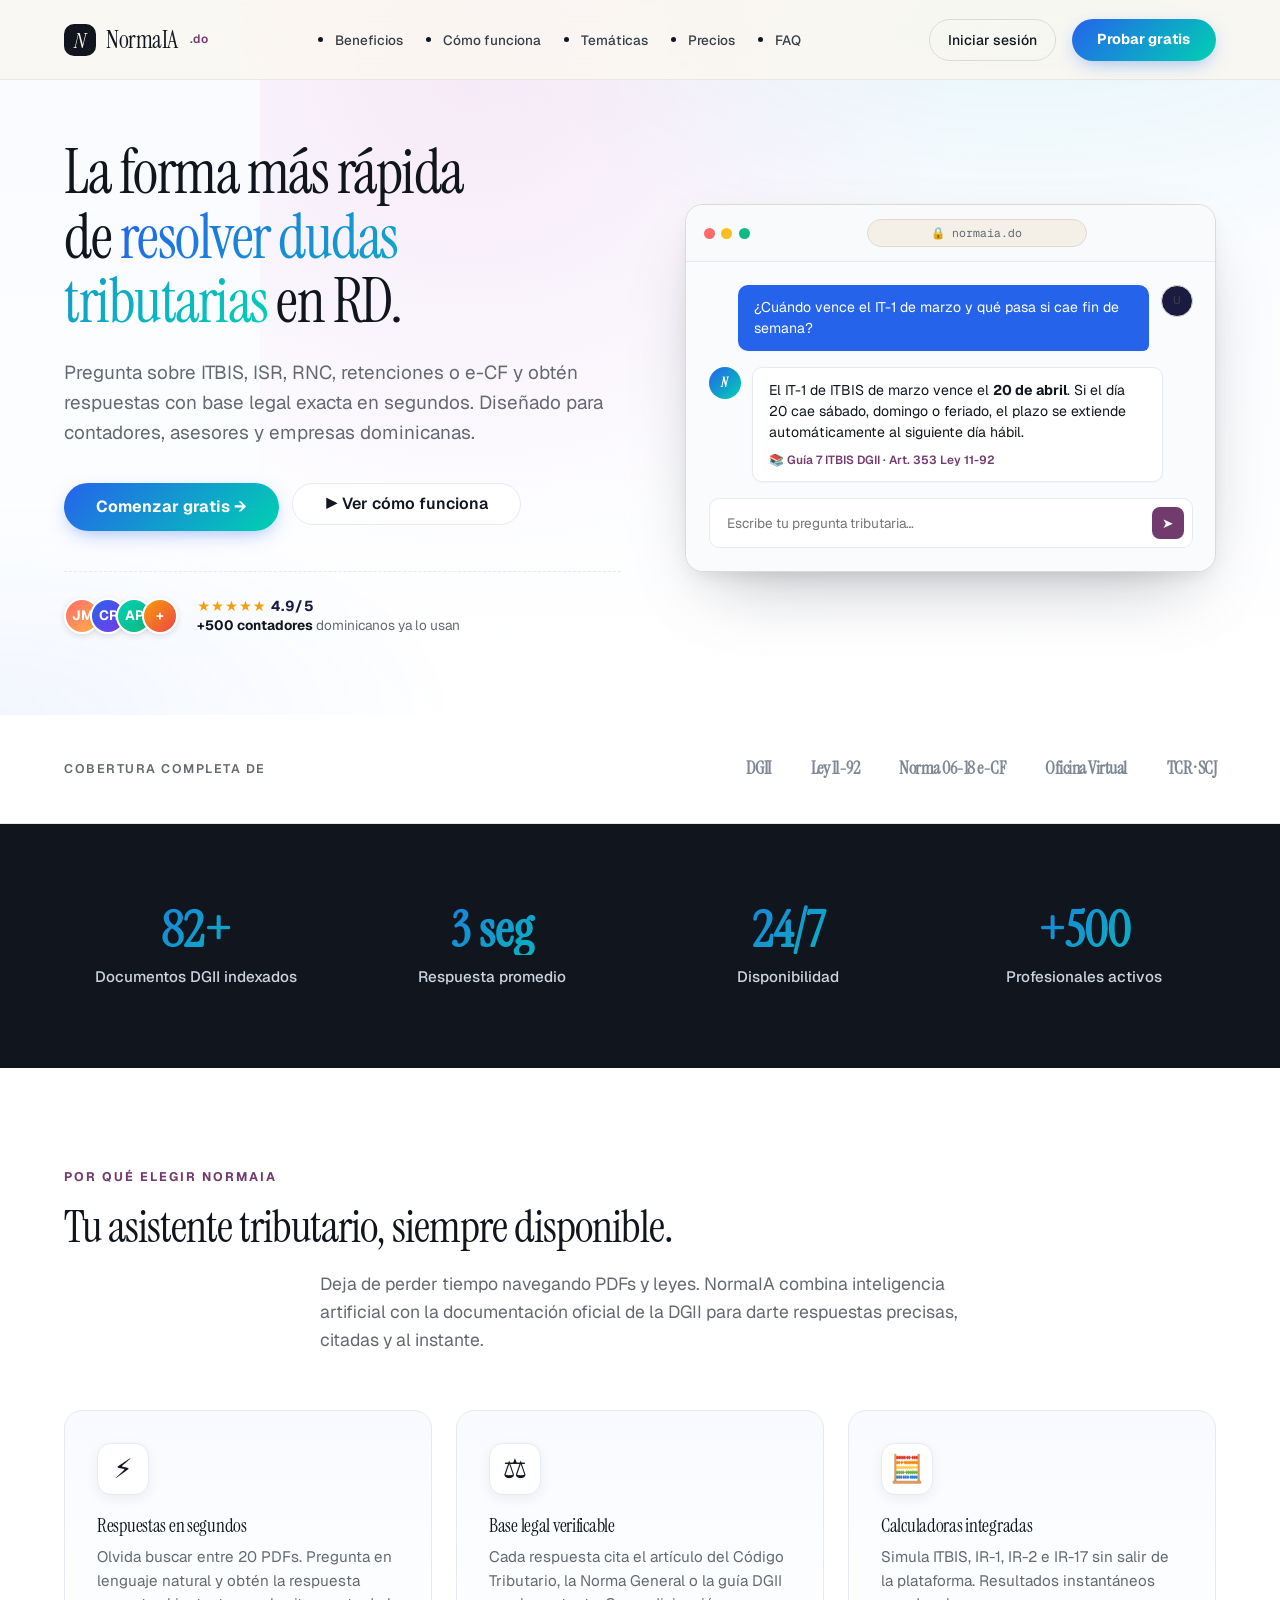
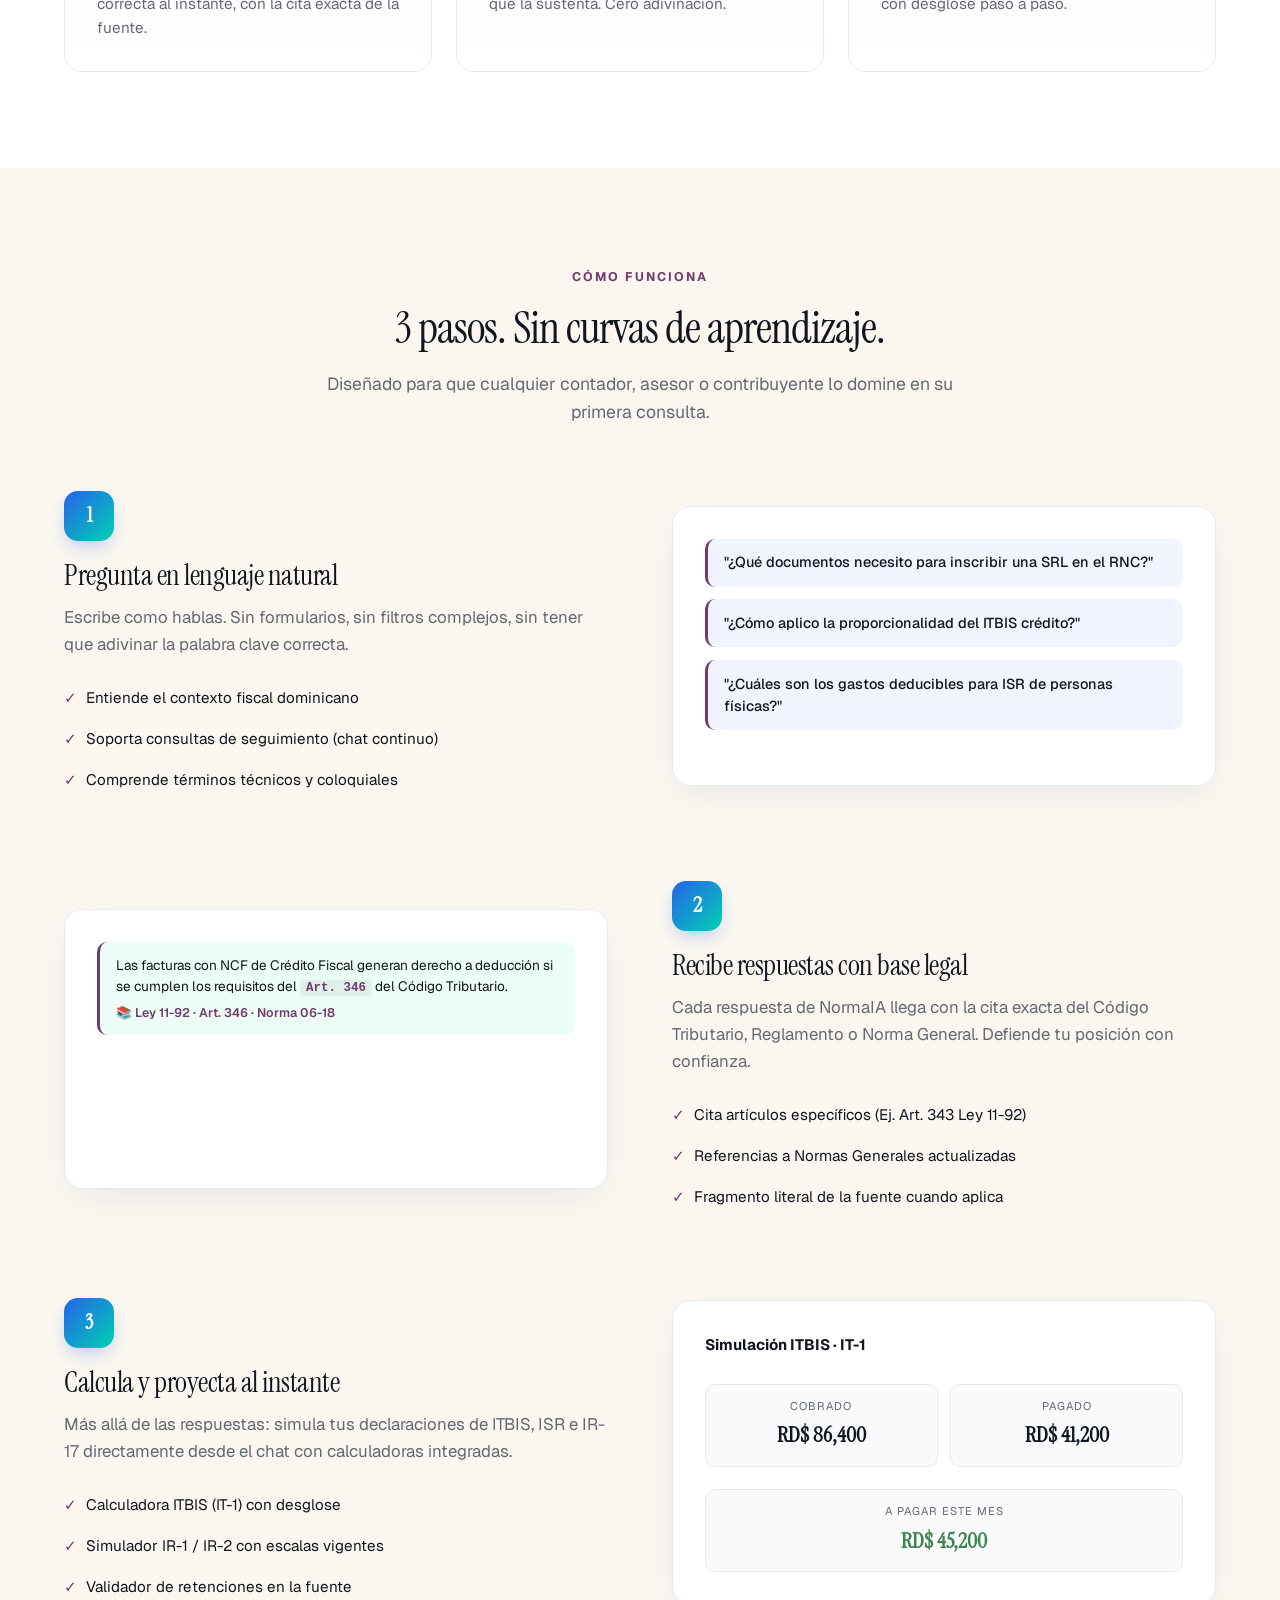
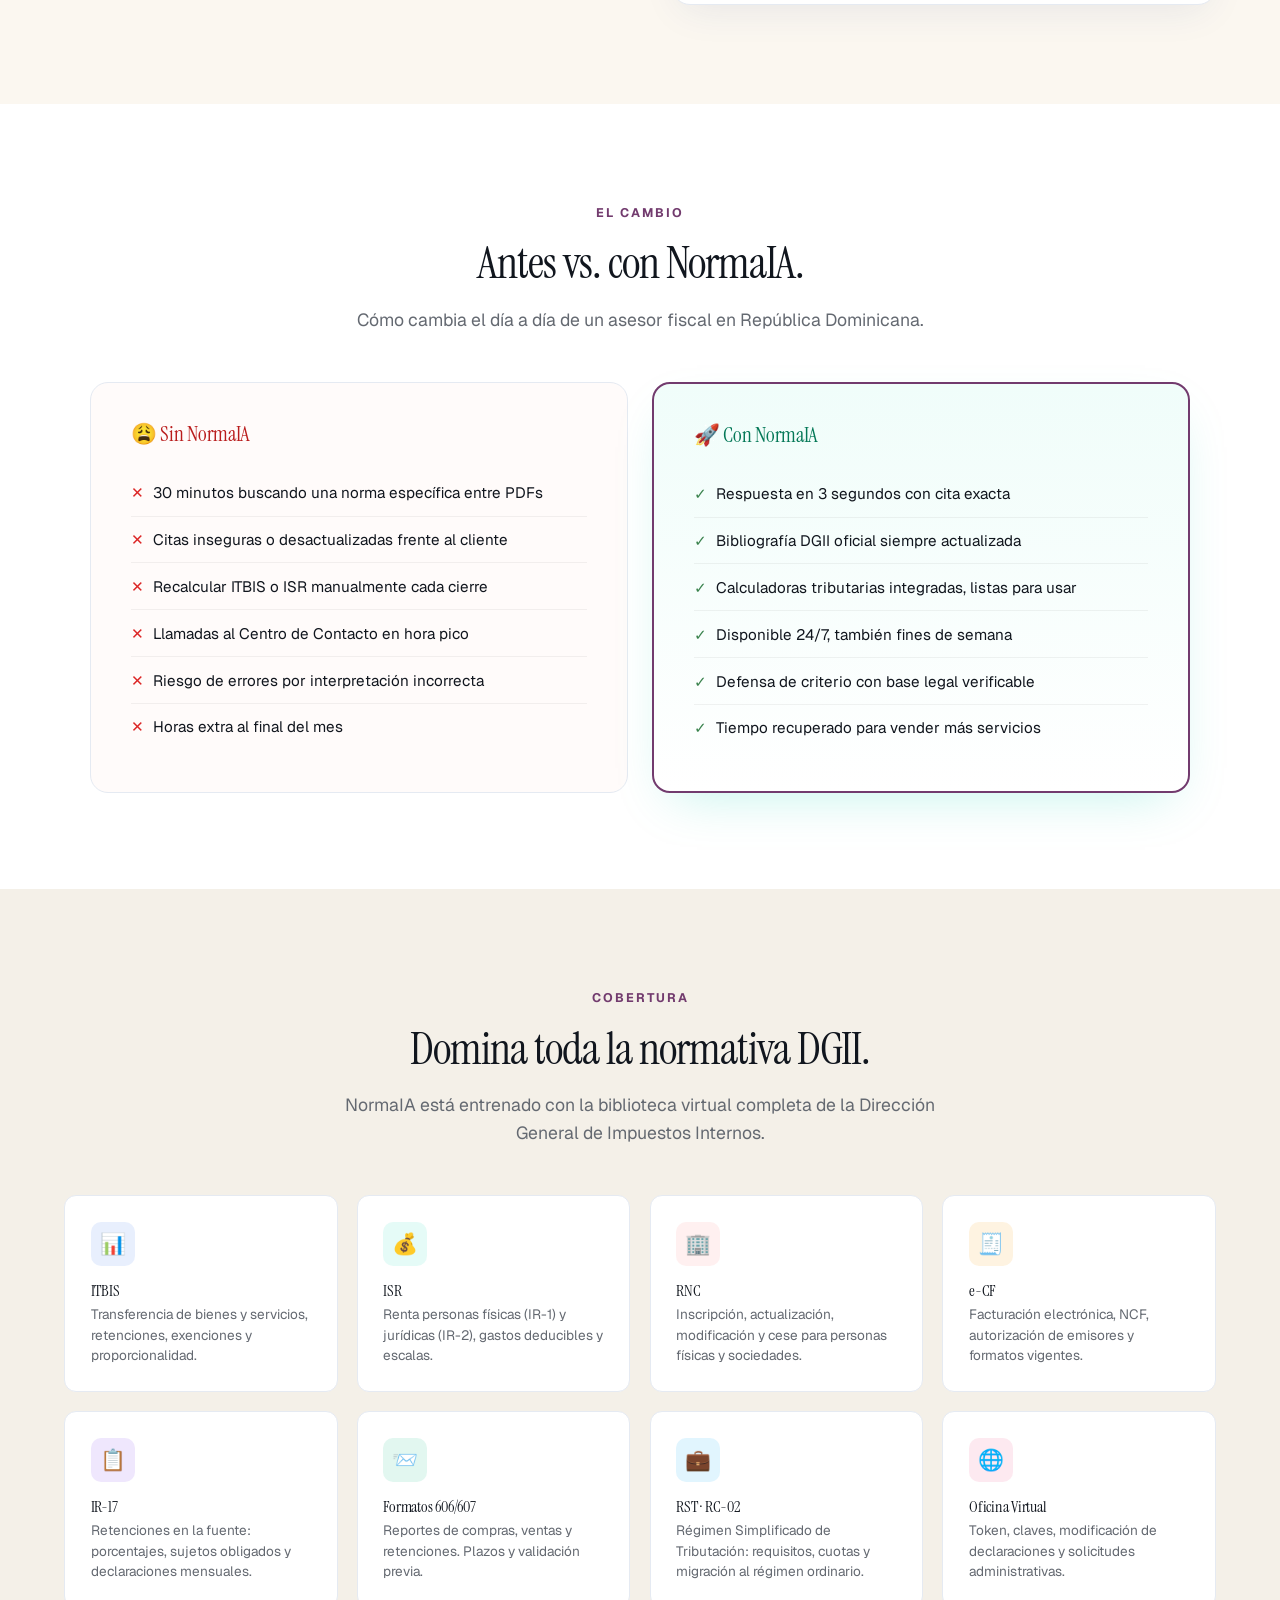
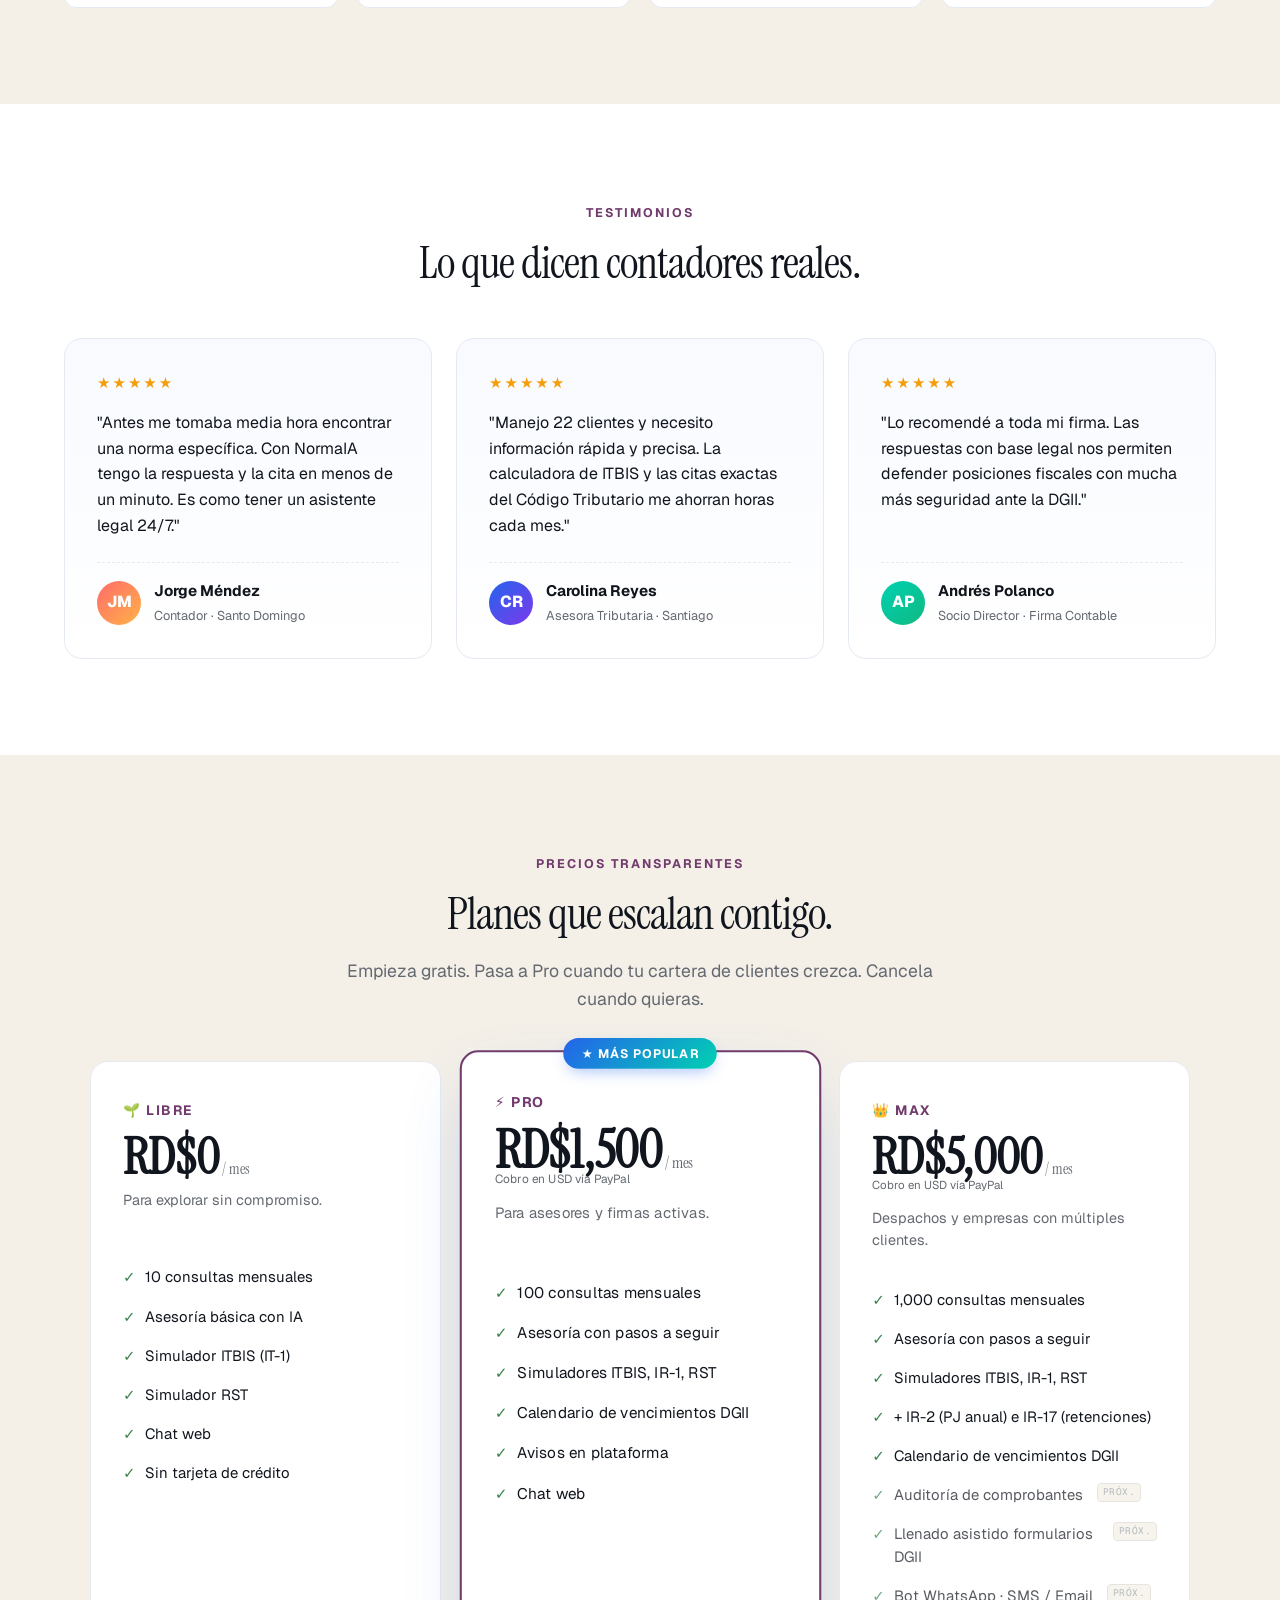
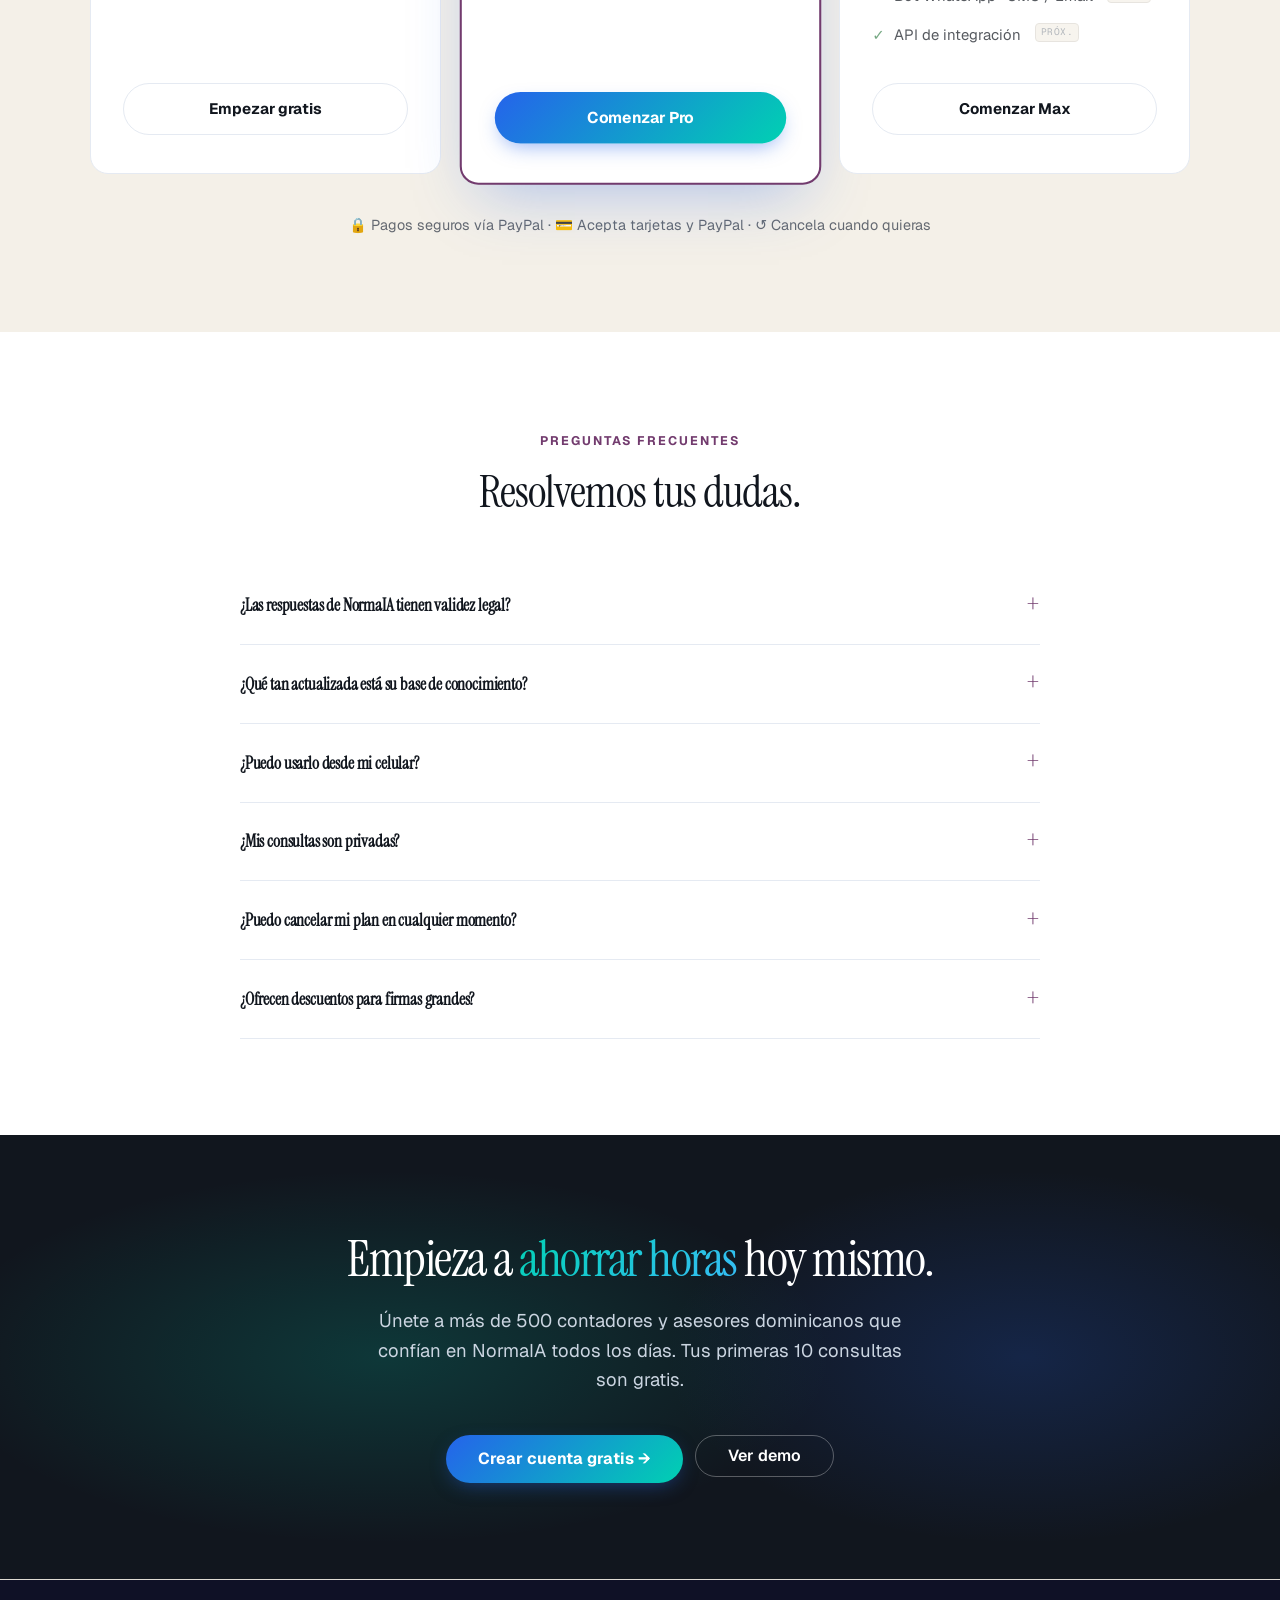
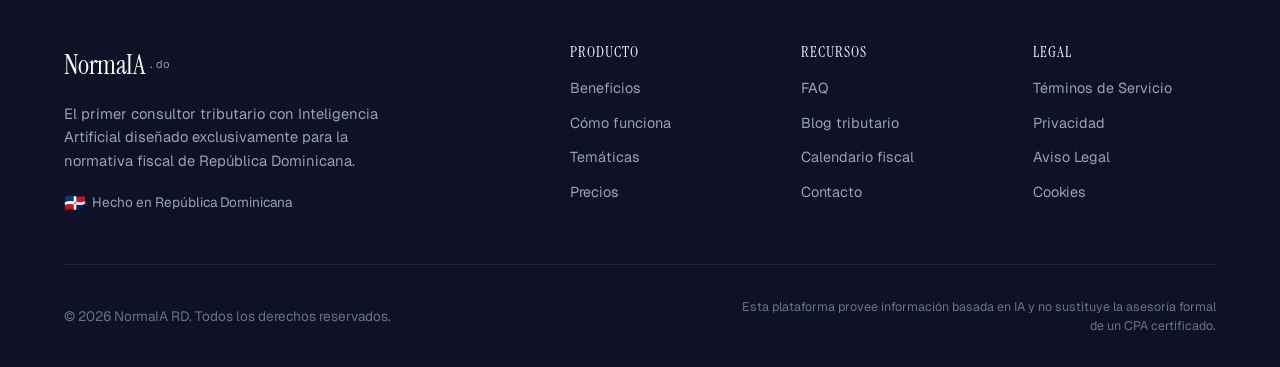
==== commit 5030adab: "Add files via upload" ====
--- a/index.html
+++ b/index.html
@@ -16,6 +16,8 @@
 
   <!-- CDNs -->
   <script src="https://unpkg.com/@supabase/supabase-js@2"></script>
+  <!-- SheetJS para exportar Excel — defer porque no se usa hasta que el user descarga un formulario -->
+  <script defer src="https://cdn.jsdelivr.net/npm/xlsx@0.18.5/dist/xlsx.full.min.js"></script>
   <!-- PayPal SDK se carga dinámicamente con el Client ID desde config.js (más abajo en el body) -->
   <script src="./js/config.js"></script>
   <script>
@@ -1445,6 +1447,139 @@
     }
     /* Cuando PayPal ya renderizó, el slot pierde el min-height para encajar correcto */
     .paypal-slot.is-ready { min-height: 0; }
+
+    /* ═════════════════════════════════
+       MÓDULO 606 — Formato de Compras DGII
+    ═════════════════════════════════ */
+    .f606-header-form {
+      display: grid;
+      grid-template-columns: 1fr 1fr;
+      gap: 12px;
+      margin: 1rem 0;
+    }
+    .f606-toolbar {
+      display: flex;
+      gap: 8px;
+      margin: 1rem 0 0.6rem;
+      flex-wrap: wrap;
+    }
+    .f606-table-wrap {
+      overflow-x: auto;
+      border: 1px solid var(--line);
+      border-radius: var(--r-md);
+      background: var(--card);
+      margin-bottom: 0.8rem;
+    }
+    .f606-table {
+      width: 100%;
+      border-collapse: collapse;
+      font-size: 12px;
+    }
+    .f606-table th {
+      background: var(--paper-2);
+      padding: 8px 6px;
+      text-align: left;
+      font-weight: 600;
+      font-size: 10.5px;
+      letter-spacing: .04em;
+      text-transform: uppercase;
+      color: var(--ink-3);
+      border-bottom: 1px solid var(--line);
+      white-space: nowrap;
+    }
+    .f606-table td {
+      padding: 4px 6px;
+      border-bottom: 1px solid var(--line-soft);
+    }
+    .f606-table tr:last-child td { border-bottom: none; }
+    .f606-table input, .f606-table select {
+      width: 100%;
+      padding: 5px 7px;
+      border: 1px solid transparent;
+      background: transparent;
+      font-family: var(--sans);
+      font-size: 12px;
+      color: var(--ink);
+      border-radius: 4px;
+      transition: border-color 0.15s, background 0.15s;
+    }
+    .f606-table input[type="number"] {
+      font-family: var(--mono);
+      text-align: right;
+    }
+    .f606-table input:focus, .f606-table select:focus {
+      outline: none;
+      border-color: oklch(from var(--accent) l c h / .4);
+      background: var(--paper-2);
+    }
+    .f606-table input[type="date"] { font-size: 11px; }
+    .f606-empty td {
+      text-align: center;
+      padding: 24px;
+      color: var(--ink-3);
+      font-style: italic;
+    }
+    .f606-del {
+      background: transparent;
+      border: 1px solid transparent;
+      color: var(--ink-4);
+      cursor: pointer;
+      padding: 4px 6px;
+      border-radius: 4px;
+      font-size: 13px;
+    }
+    .f606-del:hover {
+      color: var(--danger-norma);
+      background: oklch(from var(--danger-norma) l c h / .08);
+      border-color: oklch(from var(--danger-norma) l c h / .3);
+    }
+    .f606-totals {
+      display: grid;
+      grid-template-columns: repeat(auto-fit, minmax(120px, 1fr));
+      gap: 8px;
+      margin: 0.8rem 0;
+    }
+    .f606-total-block {
+      padding: 10px 12px;
+      background: var(--paper-2);
+      border: 1px solid var(--line);
+      border-radius: var(--r-md);
+    }
+    .f606-total-block.highlight {
+      background: oklch(from var(--accent-soft) l c h / .5);
+      border-color: oklch(from var(--accent) l c h / .35);
+    }
+    .f606-total-label {
+      font-size: 10px;
+      font-weight: 600;
+      letter-spacing: .06em;
+      text-transform: uppercase;
+      color: var(--ink-3);
+      margin-bottom: 4px;
+    }
+    .f606-total-value {
+      font-family: var(--serif);
+      font-size: 18px;
+      font-style: italic;
+      letter-spacing: -.01em;
+      color: var(--ink);
+    }
+    .f606-info {
+      margin-top: 1rem;
+      padding: 12px 14px;
+      background: oklch(from var(--warn) l c h / .08);
+      border: 1px solid oklch(from var(--warn) l c h / .3);
+      border-radius: var(--r-md);
+      font-size: 12px;
+      color: var(--ink-2);
+      line-height: 1.5;
+    }
+    .f606-info em { color: var(--ink); font-style: italic; }
+
+    @media (max-width: 768px) {
+      .f606-header-form { grid-template-columns: 1fr; }
+      .f606-table { font-size: 11px; }
+    }
 
     /* Tag "Próximamente" para features del roadmap */
     .soon-tag {
@@ -2038,7 +2173,7 @@
             <ul class="v2-plan-feats">
               <li>100 consultas mensuales</li>
               <li>Asesoría con pasos a seguir</li>
-              <li>Simuladores ITBIS, IR-1, IR-2, RST</li>
+              <li>Simuladores ITBIS, IR-1, RST</li>
               <li>Calendario de vencimientos DGII</li>
               <li>Avisos en plataforma</li>
               <li>Chat web</li>
@@ -2055,7 +2190,8 @@
             <ul class="v2-plan-feats">
               <li>1,000 consultas mensuales</li>
               <li>Asesoría con pasos a seguir</li>
-              <li>Todos los simuladores + IR-17</li>
+              <li>Simuladores ITBIS, IR-1, RST</li>
+              <li>+ IR-2 (PJ anual) e IR-17 (retenciones)</li>
               <li>Calendario de vencimientos DGII</li>
               <li style="opacity:.7;">Auditoría de comprobantes <span class="soon-tag">Próx.</span></li>
               <li style="opacity:.7;">Llenado asistido formularios DGII <span class="soon-tag">Próx.</span></li>
@@ -2265,11 +2401,31 @@
           <button type="button" class="tool-chip" data-tool="ir2" onclick="window.app.openSmartCard('ir2')">
             <span class="tool-chip-icon">🏢</span>
             <span class="tool-chip-label">IR-2</span>
-            <span class="tool-chip-lock">Pro</span>
+            <span class="tool-chip-lock">Max</span>
           </button>
           <button type="button" class="tool-chip" data-tool="ir17" onclick="window.app.openSmartCard('ir17')">
             <span class="tool-chip-icon">💼</span>
             <span class="tool-chip-label">IR-17</span>
+            <span class="tool-chip-lock">Max</span>
+          </button>
+          <button type="button" class="tool-chip" data-tool="f606" onclick="window.app.openSmartCard('f606')">
+            <span class="tool-chip-icon">📑</span>
+            <span class="tool-chip-label">606</span>
+            <span class="tool-chip-lock">Max</span>
+          </button>
+          <button type="button" class="tool-chip" data-tool="f607" onclick="window.app.openSmartCard('f607')">
+            <span class="tool-chip-icon">📑</span>
+            <span class="tool-chip-label">607</span>
+            <span class="tool-chip-lock">Max</span>
+          </button>
+          <button type="button" class="tool-chip" data-tool="f608" onclick="window.app.openSmartCard('f608')">
+            <span class="tool-chip-icon">📑</span>
+            <span class="tool-chip-label">608</span>
+            <span class="tool-chip-lock">Max</span>
+          </button>
+          <button type="button" class="tool-chip" data-tool="f609" onclick="window.app.openSmartCard('f609')">
+            <span class="tool-chip-icon">📑</span>
+            <span class="tool-chip-label">609</span>
             <span class="tool-chip-lock">Max</span>
           </button>
           <span class="tool-chip-divider"></span>
@@ -2389,7 +2545,7 @@
           <ul>
             <li>100 consultas mensuales</li>
             <li>Asesoría con pasos a seguir</li>
-            <li>Simuladores ITBIS, IR-1, IR-2, RST</li>
+            <li>Simuladores ITBIS, IR-1, RST</li>
             <li>Calendario de vencimientos DGII</li>
             <li>Avisos en plataforma</li>
             <li>Chat web</li>
@@ -2412,7 +2568,8 @@
           <ul>
             <li>1,000 consultas mensuales</li>
             <li>Asesoría con pasos a seguir</li>
-            <li>Todos los simuladores + IR-17 (retenciones)</li>
+            <li>Simuladores ITBIS, IR-1, RST</li>
+            <li>+ IR-2 (PJ anual) e IR-17 (retenciones)</li>
             <li>Calendario de vencimientos DGII</li>
             <li style="opacity:.65;">Aviso de facilidades y leyes nuevas <span class="soon-tag">Próx.</span></li>
             <li style="opacity:.65;">Auditoría automática de comprobantes <span class="soon-tag">Próx.</span></li>
@@ -2446,6 +2603,10 @@
   <script src="./js/paypal.js"></script>
   <script src="./js/history.js"></script>
   <script src="./js/calendar.js"></script>
+  <script src="./js/forms606.js"></script>
+  <script src="./js/forms607.js"></script>
+  <script src="./js/forms608.js"></script>
+  <script src="./js/forms609.js"></script>
   <script src="./js/app.js"></script>
 
 </body>
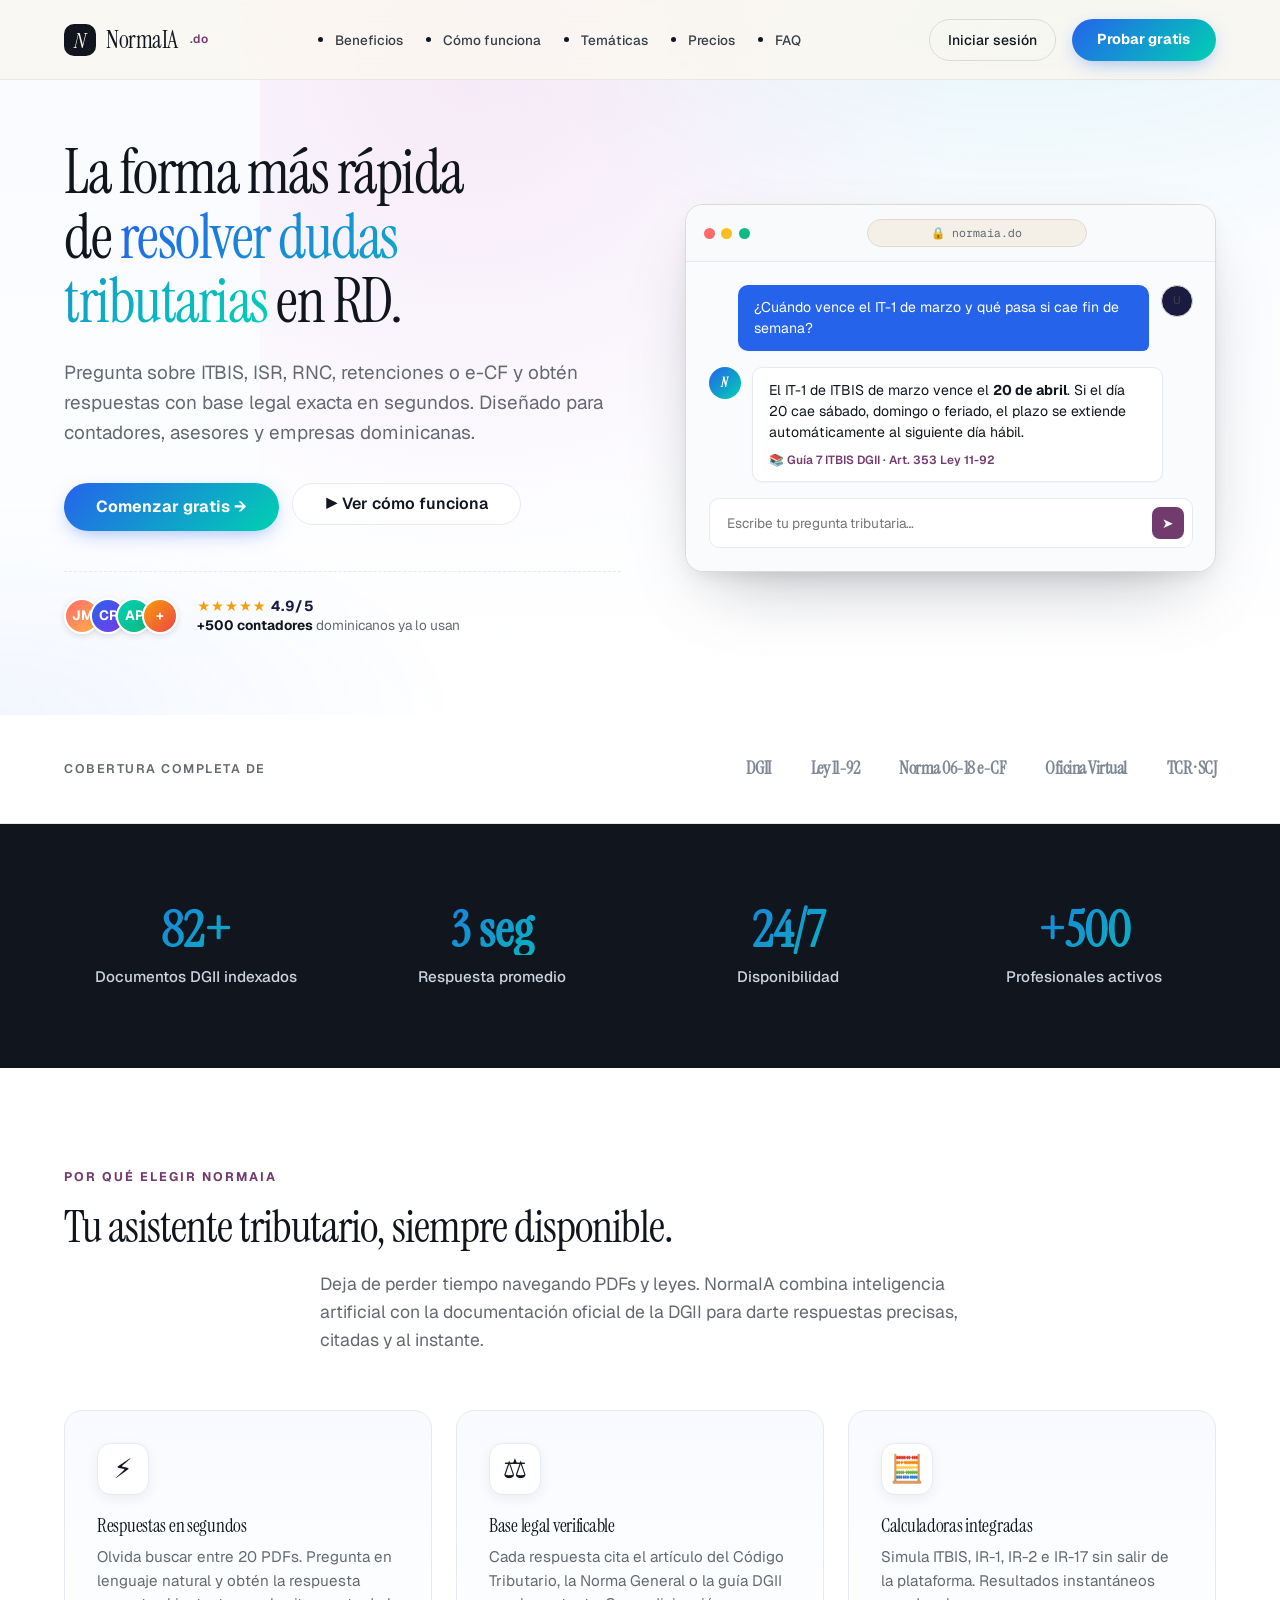
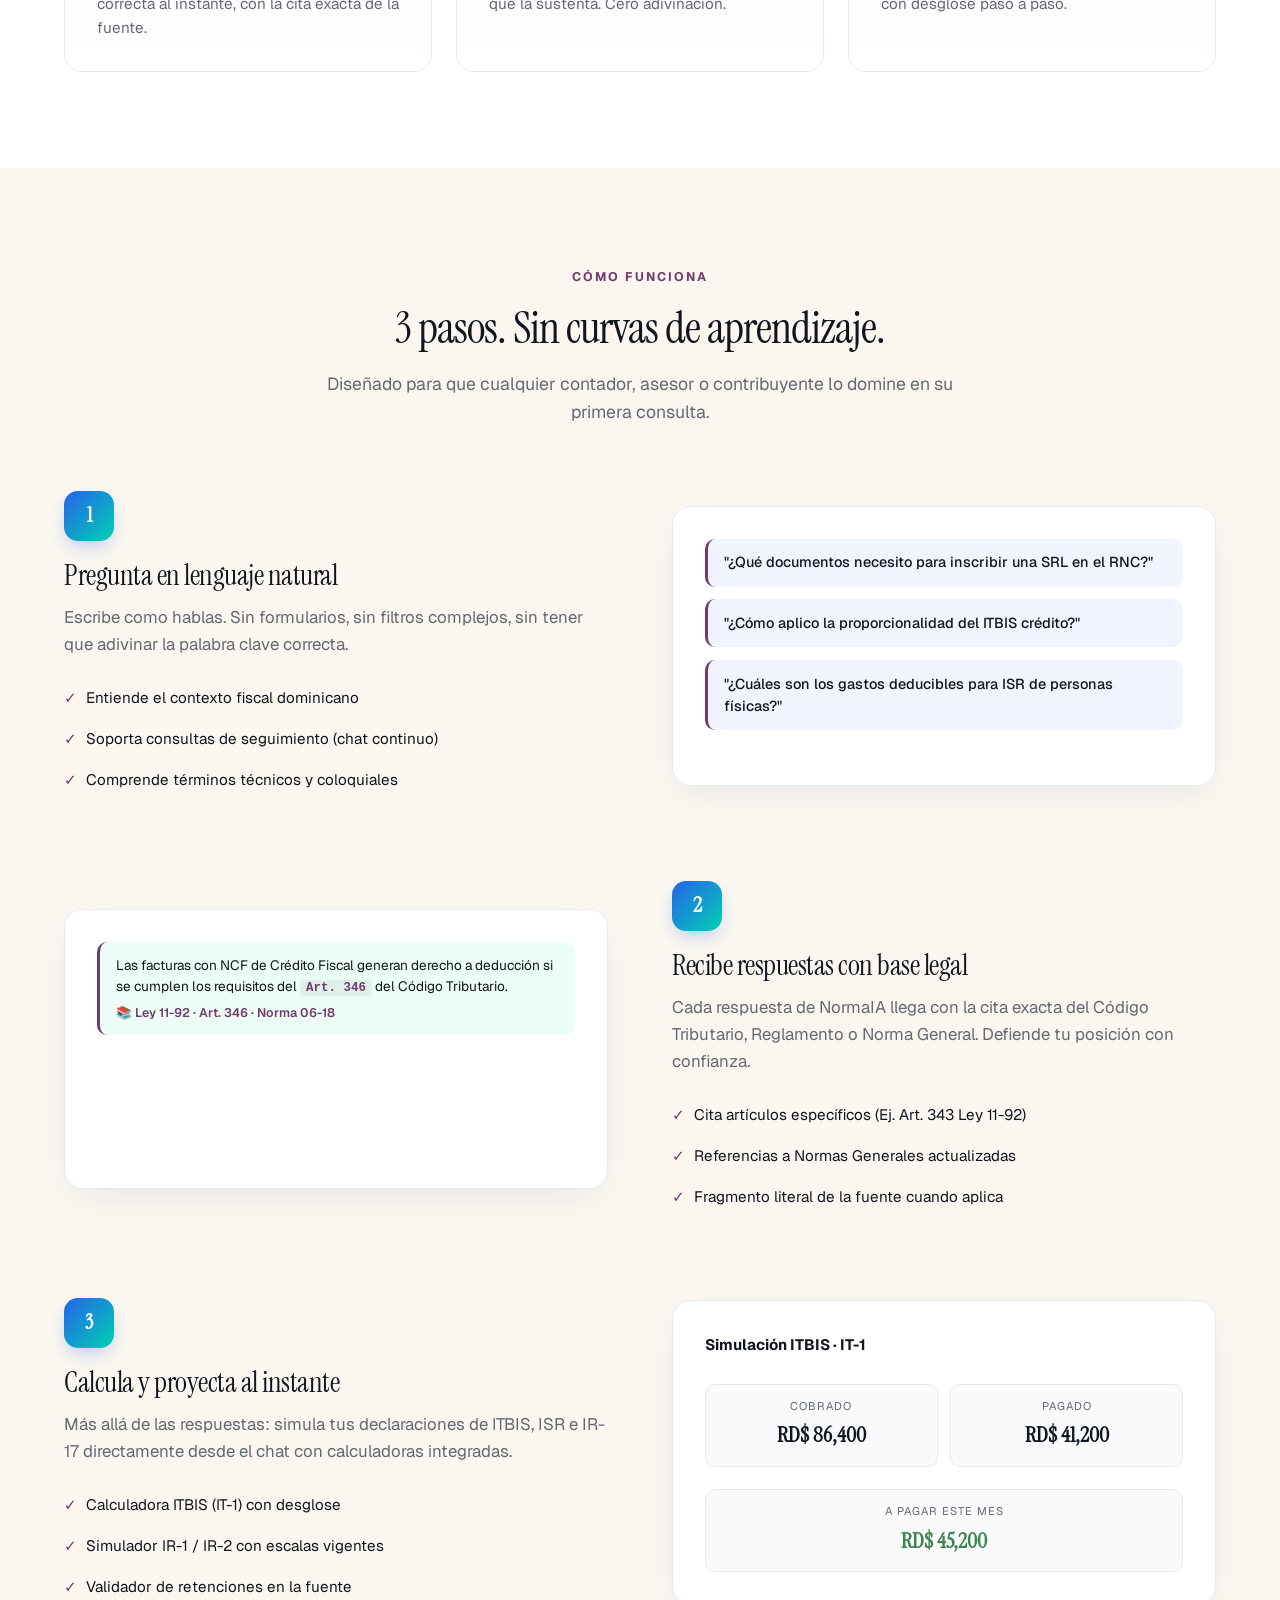
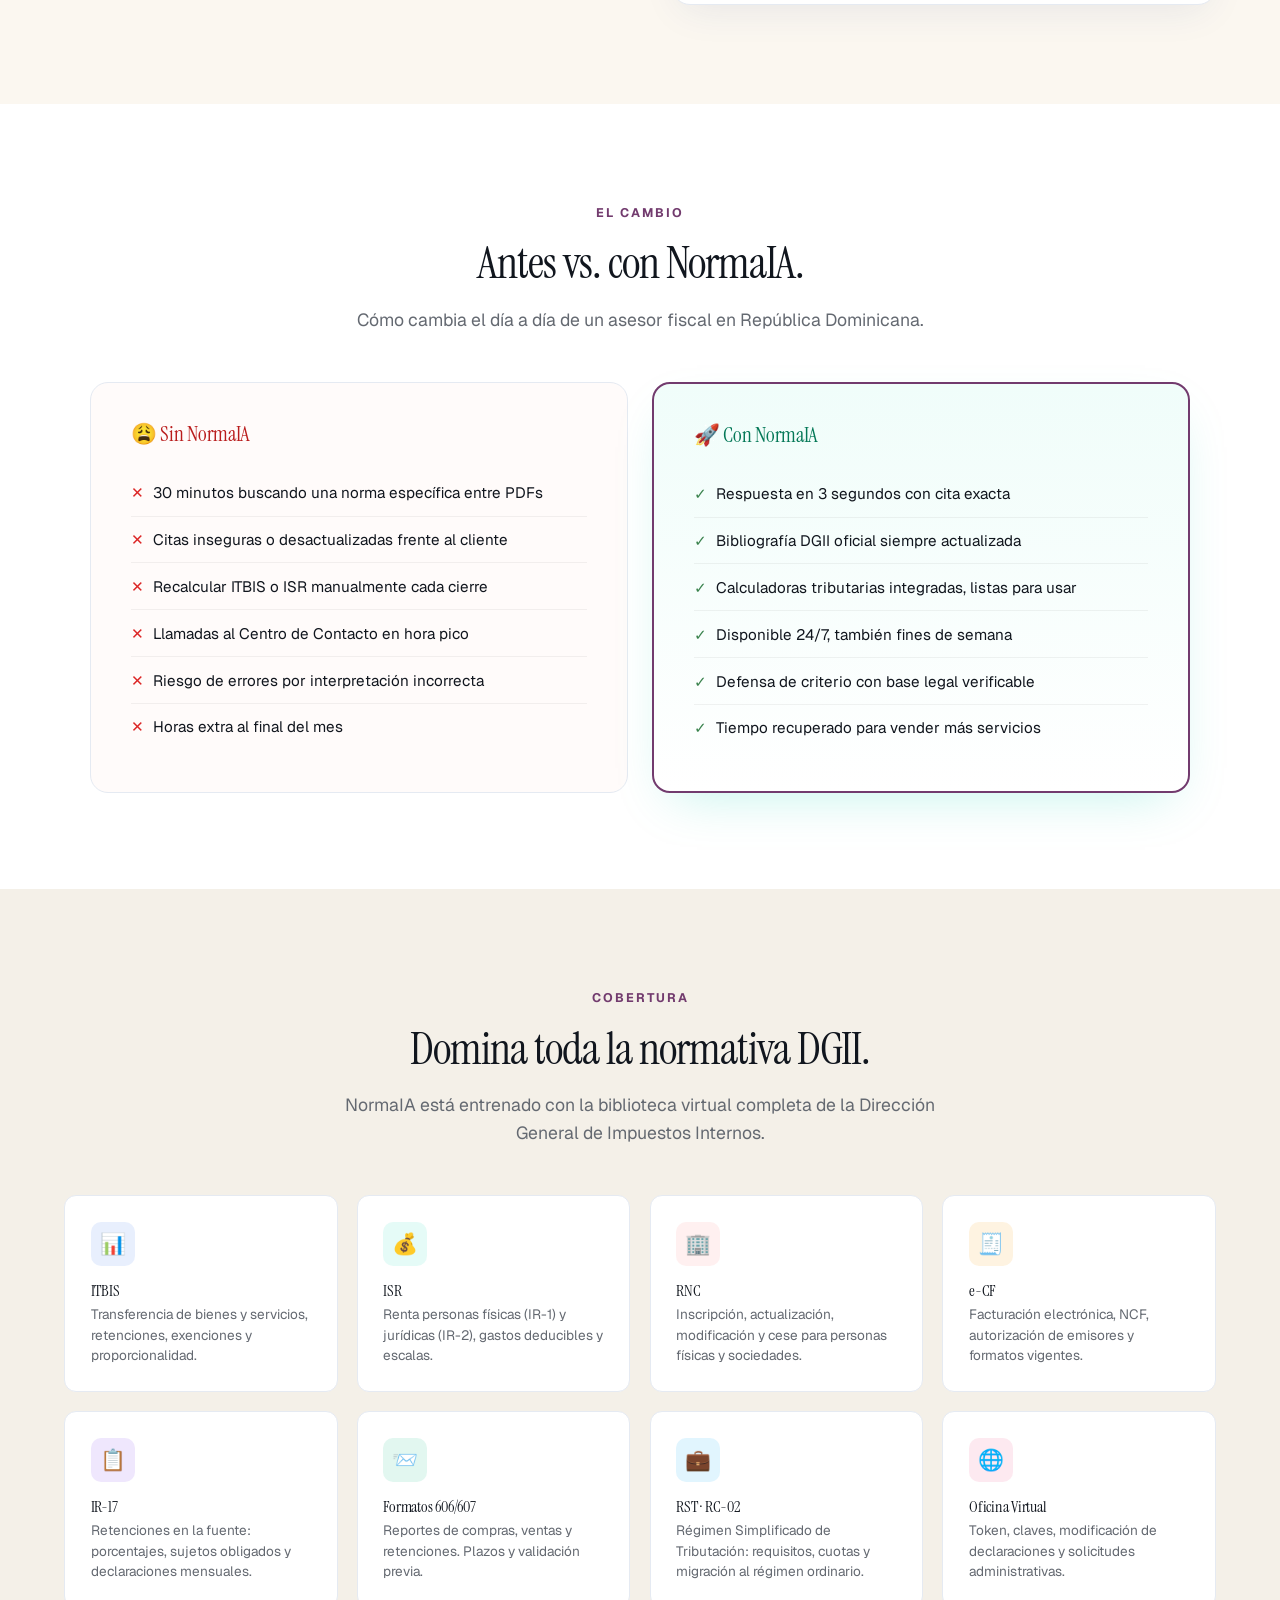
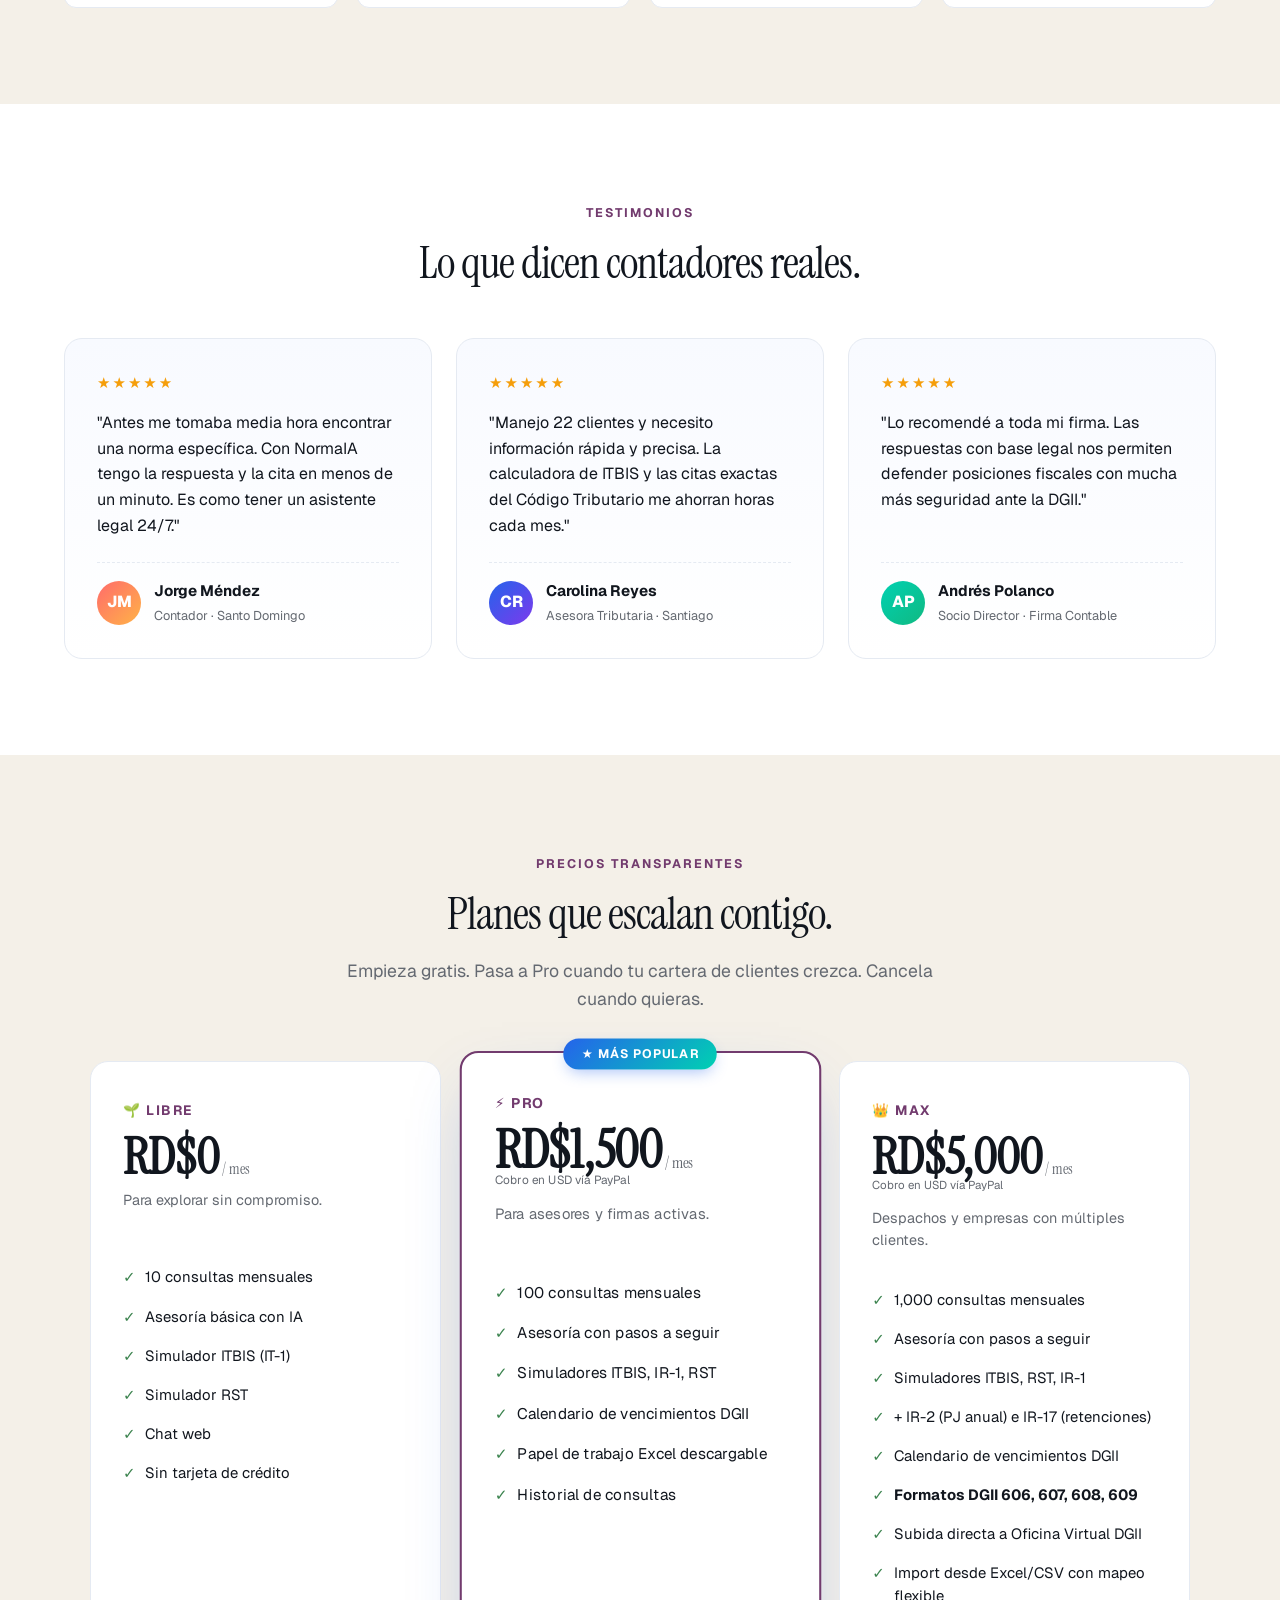
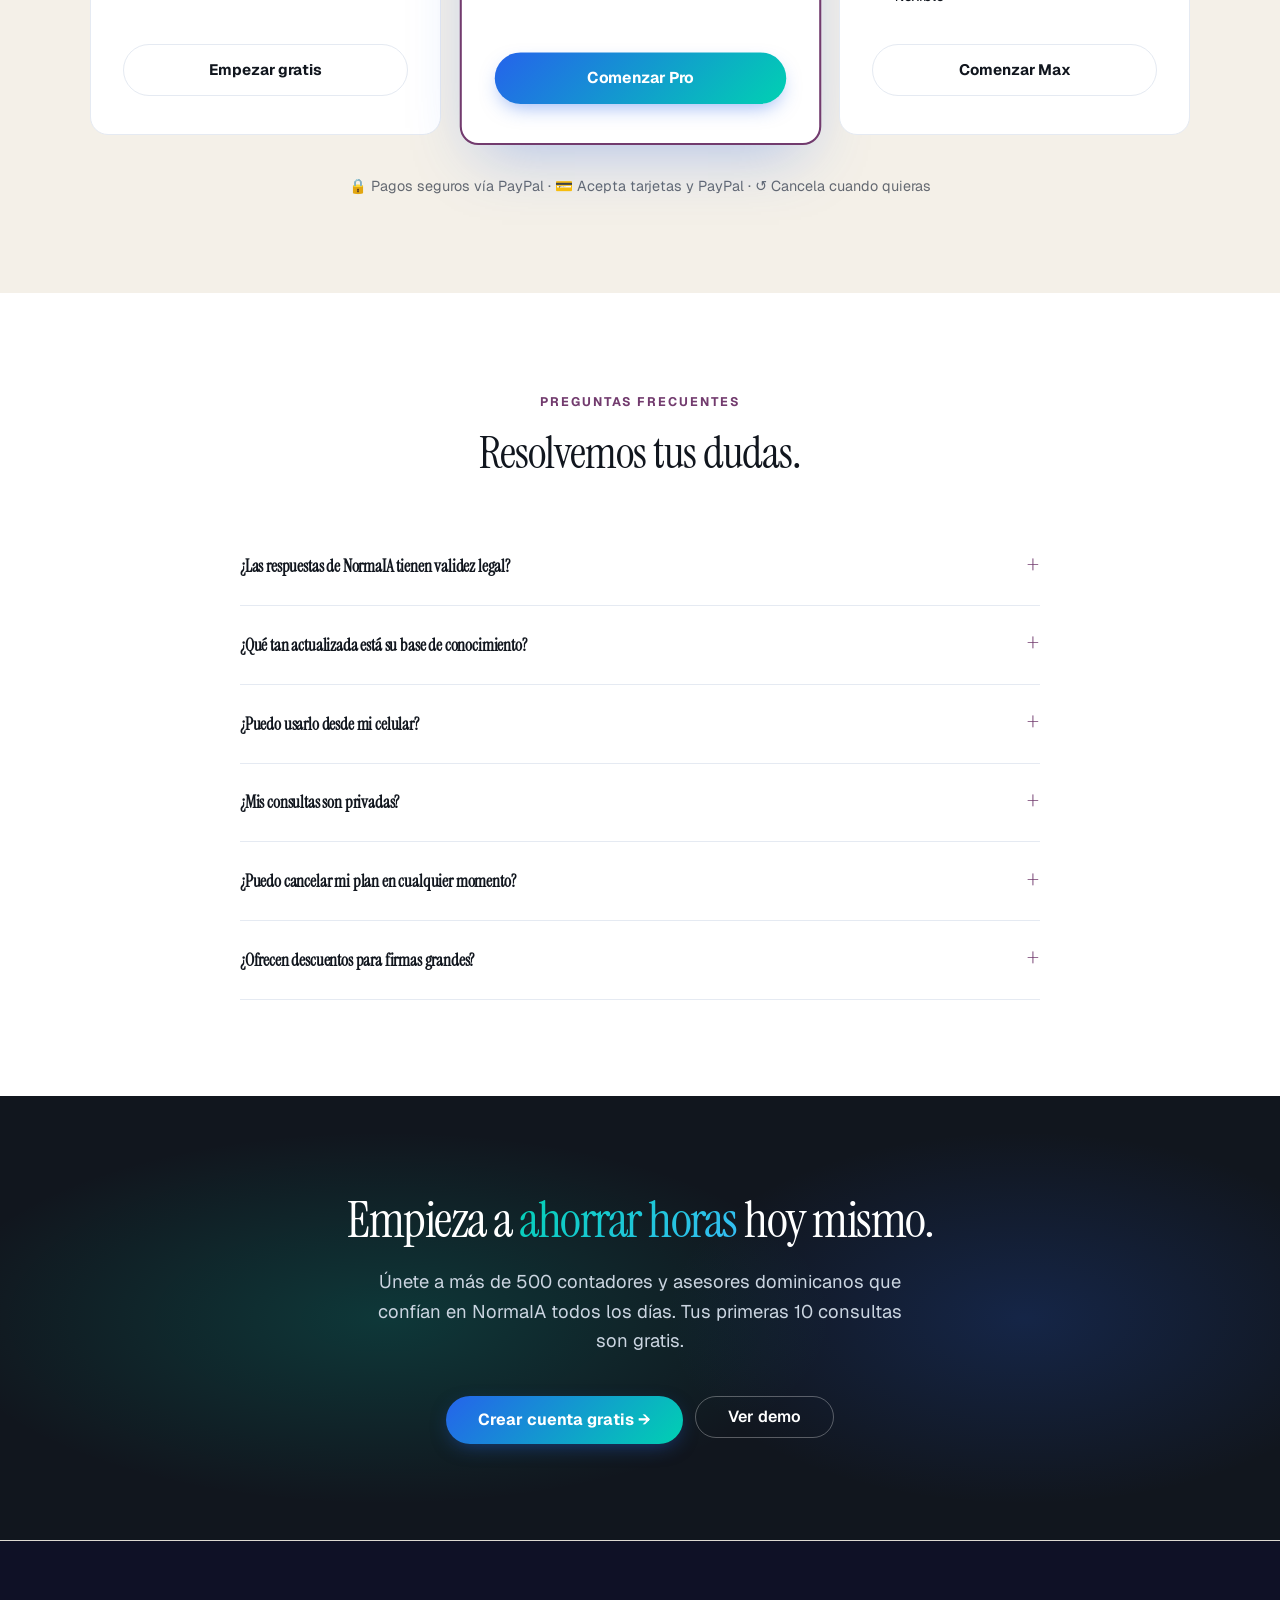
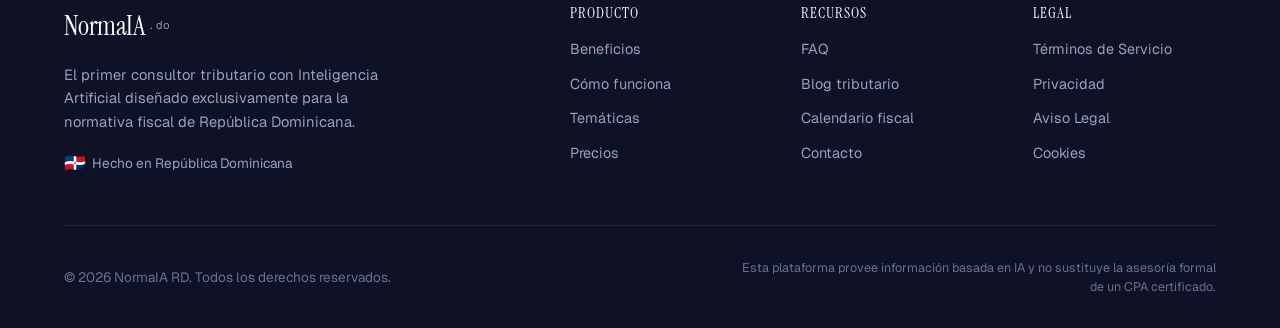
==== commit 8e707216: "Add files via upload" ====
--- a/index.html
+++ b/index.html
@@ -1578,7 +1578,28 @@
 
     @media (max-width: 768px) {
       .f606-header-form { grid-template-columns: 1fr; }
-      .f606-table { font-size: 11px; }
+      .f606-table { font-size: 11px; min-width: 720px; }
+      .f606-table-wrap {
+        position: relative;
+        box-shadow: inset -20px 0 18px -18px oklch(from var(--ink) l c h / .15);
+      }
+      .f606-table-wrap::after {
+        content: "← desliza →";
+        display: block;
+        text-align: center;
+        font-size: 10px;
+        color: var(--ink-4);
+        padding: 4px;
+        font-family: var(--mono);
+        letter-spacing: .04em;
+        background: var(--paper-2);
+        border-top: 1px solid var(--line-soft);
+      }
+      .f606-totals { grid-template-columns: repeat(2, 1fr); }
+      .f606-toolbar { flex-direction: column; }
+      .f606-toolbar > * { width: 100%; }
+      .ff-actions { flex-direction: column; }
+      .ff-actions > * { width: 100%; }
     }
 
     /* Tag "Próximamente" para features del roadmap */
@@ -2175,8 +2196,8 @@
               <li>Asesoría con pasos a seguir</li>
               <li>Simuladores ITBIS, IR-1, RST</li>
               <li>Calendario de vencimientos DGII</li>
-              <li>Avisos en plataforma</li>
-              <li>Chat web</li>
+              <li>Papel de trabajo Excel descargable</li>
+              <li>Historial de consultas</li>
             </ul>
             <button type="button" class="v2-plan-cta primary" onclick="window.payments.landingPricingClick('pro')">Comenzar Pro</button>
           </div>
@@ -2190,13 +2211,12 @@
             <ul class="v2-plan-feats">
               <li>1,000 consultas mensuales</li>
               <li>Asesoría con pasos a seguir</li>
-              <li>Simuladores ITBIS, IR-1, RST</li>
+              <li>Simuladores ITBIS, RST, IR-1</li>
               <li>+ IR-2 (PJ anual) e IR-17 (retenciones)</li>
               <li>Calendario de vencimientos DGII</li>
-              <li style="opacity:.7;">Auditoría de comprobantes <span class="soon-tag">Próx.</span></li>
-              <li style="opacity:.7;">Llenado asistido formularios DGII <span class="soon-tag">Próx.</span></li>
-              <li style="opacity:.7;">Bot WhatsApp · SMS / Email <span class="soon-tag">Próx.</span></li>
-              <li style="opacity:.7;">API de integración <span class="soon-tag">Próx.</span></li>
+              <li><strong>Formatos DGII 606, 607, 608, 609</strong></li>
+              <li>Subida directa a Oficina Virtual DGII</li>
+              <li>Import desde Excel/CSV con mapeo flexible</li>
             </ul>
             <button type="button" class="v2-plan-cta outline" onclick="window.payments.landingPricingClick('pro_max')">Comenzar Max</button>
           </div>
@@ -2384,7 +2404,15 @@
       <!-- Smart Tools toolbar — chips horizontales arriba del chat -->
       <div class="tools-bar" id="tools-bar">
         <div class="tools-bar-inner">
-          <span class="tools-label">Herramientas:</span>
+          <!-- Vencimientos primero — alta utilidad diaria -->
+          <button type="button" class="tool-chip tool-chip-cal" onclick="window.calendar.open()">
+            <span class="tool-chip-icon">📅</span>
+            <span class="tool-chip-label">Vencimientos</span>
+            <span class="tool-chip-lock" id="cal-next-badge"></span>
+          </button>
+          <span class="tool-chip-divider"></span>
+
+          <!-- Simuladores -->
           <button type="button" class="tool-chip" data-tool="itbis" onclick="window.app.openSmartCard('itbis')">
             <span class="tool-chip-icon">📊</span>
             <span class="tool-chip-label">ITBIS</span>
@@ -2408,32 +2436,48 @@
             <span class="tool-chip-label">IR-17</span>
             <span class="tool-chip-lock">Max</span>
           </button>
-          <button type="button" class="tool-chip" data-tool="f606" onclick="window.app.openSmartCard('f606')">
-            <span class="tool-chip-icon">📑</span>
-            <span class="tool-chip-label">606</span>
-            <span class="tool-chip-lock">Max</span>
-          </button>
-          <button type="button" class="tool-chip" data-tool="f607" onclick="window.app.openSmartCard('f607')">
-            <span class="tool-chip-icon">📑</span>
-            <span class="tool-chip-label">607</span>
-            <span class="tool-chip-lock">Max</span>
-          </button>
-          <button type="button" class="tool-chip" data-tool="f608" onclick="window.app.openSmartCard('f608')">
-            <span class="tool-chip-icon">📑</span>
-            <span class="tool-chip-label">608</span>
-            <span class="tool-chip-lock">Max</span>
-          </button>
-          <button type="button" class="tool-chip" data-tool="f609" onclick="window.app.openSmartCard('f609')">
-            <span class="tool-chip-icon">📑</span>
-            <span class="tool-chip-label">609</span>
-            <span class="tool-chip-lock">Max</span>
-          </button>
+
           <span class="tool-chip-divider"></span>
-          <button type="button" class="tool-chip tool-chip-cal" onclick="window.calendar.open()">
-            <span class="tool-chip-icon">📅</span>
-            <span class="tool-chip-label">Vencimientos</span>
-            <span class="tool-chip-lock" id="cal-next-badge"></span>
-          </button>
+
+          <!-- Dropdown agrupado: Formatos DGII (606/607/608/609) -->
+          <div class="tool-chip-dropdown">
+            <button type="button" class="tool-chip tool-chip-dgii" onclick="window.app.toggleDgiiMenu(event)" aria-haspopup="true" aria-expanded="false">
+              <span class="tool-chip-icon">📑</span>
+              <span class="tool-chip-label">Formatos DGII</span>
+              <span class="tool-chip-lock">Max</span>
+              <svg width="10" height="10" viewBox="0 0 24 24" fill="none" stroke="currentColor" stroke-width="2.5" stroke-linecap="round" stroke-linejoin="round" style="margin-left:2px;"><polyline points="6 9 12 15 18 9"/></svg>
+            </button>
+            <div class="dgii-menu" id="dgii-menu">
+              <button type="button" class="dgii-menu-item" data-tool="f606" onclick="window.app.openSmartCard('f606'); window.app.closeDgiiMenu();">
+                <span class="dgii-menu-num">606</span>
+                <span class="dgii-menu-text">
+                  <strong>Compras</strong>
+                  <small>Bienes y servicios adquiridos</small>
+                </span>
+              </button>
+              <button type="button" class="dgii-menu-item" data-tool="f607" onclick="window.app.openSmartCard('f607'); window.app.closeDgiiMenu();">
+                <span class="dgii-menu-num">607</span>
+                <span class="dgii-menu-text">
+                  <strong>Ventas</strong>
+                  <small>Bienes y servicios facturados</small>
+                </span>
+              </button>
+              <button type="button" class="dgii-menu-item" data-tool="f608" onclick="window.app.openSmartCard('f608'); window.app.closeDgiiMenu();">
+                <span class="dgii-menu-num">608</span>
+                <span class="dgii-menu-text">
+                  <strong>NCF anulados</strong>
+                  <small>Comprobantes anulados del período</small>
+                </span>
+              </button>
+              <button type="button" class="dgii-menu-item" data-tool="f609" onclick="window.app.openSmartCard('f609'); window.app.closeDgiiMenu();">
+                <span class="dgii-menu-num">609</span>
+                <span class="dgii-menu-text">
+                  <strong>Pagos al exterior</strong>
+                  <small>Retenciones a no residentes</small>
+                </span>
+              </button>
+            </div>
+          </div>
         </div>
       </div>
 
@@ -2547,8 +2591,8 @@
             <li>Asesoría con pasos a seguir</li>
             <li>Simuladores ITBIS, IR-1, RST</li>
             <li>Calendario de vencimientos DGII</li>
-            <li>Avisos en plataforma</li>
-            <li>Chat web</li>
+            <li>Papel de trabajo Excel descargable</li>
+            <li>Chat web · Historial de consultas</li>
           </ul>
           <span class="current-tag" id="tag-current-pro" style="display:none;">Tu plan actual</span>
           <div id="upgrade-paypal-pro" class="paypal-slot">
@@ -2568,15 +2612,13 @@
           <ul>
             <li>1,000 consultas mensuales</li>
             <li>Asesoría con pasos a seguir</li>
-            <li>Simuladores ITBIS, IR-1, RST</li>
+            <li>Todos los simuladores: ITBIS, RST, IR-1</li>
             <li>+ IR-2 (PJ anual) e IR-17 (retenciones)</li>
             <li>Calendario de vencimientos DGII</li>
-            <li style="opacity:.65;">Aviso de facilidades y leyes nuevas <span class="soon-tag">Próx.</span></li>
-            <li style="opacity:.65;">Auditoría automática de comprobantes <span class="soon-tag">Próx.</span></li>
-            <li style="opacity:.65;">Llenado asistido de formularios DGII <span class="soon-tag">Próx.</span></li>
-            <li style="opacity:.65;">Bot NormaIA por WhatsApp <span class="soon-tag">Próx.</span></li>
-            <li style="opacity:.65;">Avisos SMS / Email <span class="soon-tag">Próx.</span></li>
-            <li style="opacity:.65;">API de integración <span class="soon-tag">Próx.</span></li>
+            <li><strong>Formatos DGII 606, 607, 608, 609</strong></li>
+            <li>Subida directa a Oficina Virtual DGII</li>
+            <li>Import desde Excel/CSV con mapeo flexible</li>
+            <li>Papel de trabajo Excel descargable</li>
           </ul>
           <span class="current-tag" id="tag-current-promax" style="display:none;">Tu plan actual</span>
           <div id="upgrade-paypal-promax" class="paypal-slot">
@@ -2590,7 +2632,7 @@
       </div>
 
       <p style="text-align:center; margin-top:1.5rem; color:var(--ink-3); font-size:0.8rem;">
-        🔒 Pagos seguros vía PayPal · ↺ Cancela cuando quieras · <span class="soon-tag">Próx.</span> = roadmap 2026
+        🔒 Pagos seguros vía PayPal · ↺ Cancela cuando quieras
       </p>
     </div>
   </div>
@@ -2603,6 +2645,7 @@
   <script src="./js/paypal.js"></script>
   <script src="./js/history.js"></script>
   <script src="./js/calendar.js"></script>
+  <script src="./js/forms_import.js"></script>
   <script src="./js/forms606.js"></script>
   <script src="./js/forms607.js"></script>
   <script src="./js/forms608.js"></script>
--- a/css/app.css
+++ b/css/app.css
@@ -383,6 +383,97 @@
 }
 
 /* ════════════════════════════════════════════════════════════════
+   DROPDOWN — Formatos DGII (606/607/608/609 agrupados)
+   ══════════════════════════════════════════════════════════════ */
+.tool-chip-dropdown {
+  position: relative;
+  display: inline-block;
+  flex: 0 0 auto;
+}
+.tool-chip-dgii {
+  background: oklch(from var(--accent-soft) l c h / .25);
+}
+.tool-chip-dgii[aria-expanded="true"] {
+  background: oklch(from var(--accent) l c h / .15);
+  border-color: oklch(from var(--accent) l c h / .55);
+}
+.dgii-menu {
+  position: absolute;
+  top: calc(100% + 8px);
+  right: 0;
+  z-index: 50;
+  min-width: 280px;
+  background: var(--card);
+  border: 1px solid var(--line);
+  border-radius: var(--r-md);
+  box-shadow: var(--shadow-float);
+  padding: 6px;
+  display: none;
+  flex-direction: column;
+  gap: 2px;
+  animation: dgiiMenuIn 0.15s ease-out;
+}
+.dgii-menu.open { display: flex; }
+@keyframes dgiiMenuIn {
+  from { opacity: 0; transform: translateY(-4px); }
+  to   { opacity: 1; transform: translateY(0); }
+}
+.dgii-menu-item {
+  display: flex;
+  align-items: center;
+  gap: 12px;
+  padding: 10px 12px;
+  background: transparent;
+  border: 1px solid transparent;
+  border-radius: 8px;
+  cursor: pointer;
+  text-align: left;
+  width: 100%;
+  transition: all 0.15s;
+}
+.dgii-menu-item:hover {
+  background: var(--paper-2);
+  border-color: var(--line);
+}
+.dgii-menu-num {
+  font-family: var(--mono);
+  font-weight: 600;
+  font-size: 13px;
+  color: var(--accent);
+  background: var(--accent-soft);
+  padding: 5px 9px;
+  border-radius: 6px;
+  flex: 0 0 auto;
+  letter-spacing: -0.02em;
+}
+.dgii-menu-text {
+  display: flex;
+  flex-direction: column;
+  line-height: 1.2;
+  min-width: 0;
+}
+.dgii-menu-text strong {
+  font-size: 13px;
+  font-weight: 600;
+  color: var(--ink);
+}
+.dgii-menu-text small {
+  font-size: 11px;
+  color: var(--ink-3);
+  font-weight: 400;
+  margin-top: 2px;
+}
+
+@media (max-width: 880px) {
+  .dgii-menu {
+    right: auto;
+    left: 0;
+    min-width: 260px;
+    max-width: 92vw;
+  }
+}
+
+/* ════════════════════════════════════════════════════════════════
    HISTORIAL — Items
    ══════════════════════════════════════════════════════════════ */
 .history-title-row {
@@ -887,6 +978,7 @@
   width: 540px;
   max-width: 92vw;
   height: 100vh;
+  height: 100dvh;
   background: var(--card);
   border-left: 1px solid var(--line);
   box-shadow: var(--shadow-float);
@@ -894,7 +986,10 @@
   transform: translateX(100%);
   transition: transform 0.3s ease;
   overflow-y: auto;
-}
+  -webkit-overflow-scrolling: touch;
+}
+/* Módulos DGII (606-609) usan tabla ancha — panel a 92vw */
+.smart-card-panel:has(.f606-table) { width: 720px; max-width: 96vw; }
 .smart-card-panel.open { transform: translateX(0); }
 .smart-card-panel::-webkit-scrollbar { width: 8px; }
 .smart-card-panel::-webkit-scrollbar-thumb {
